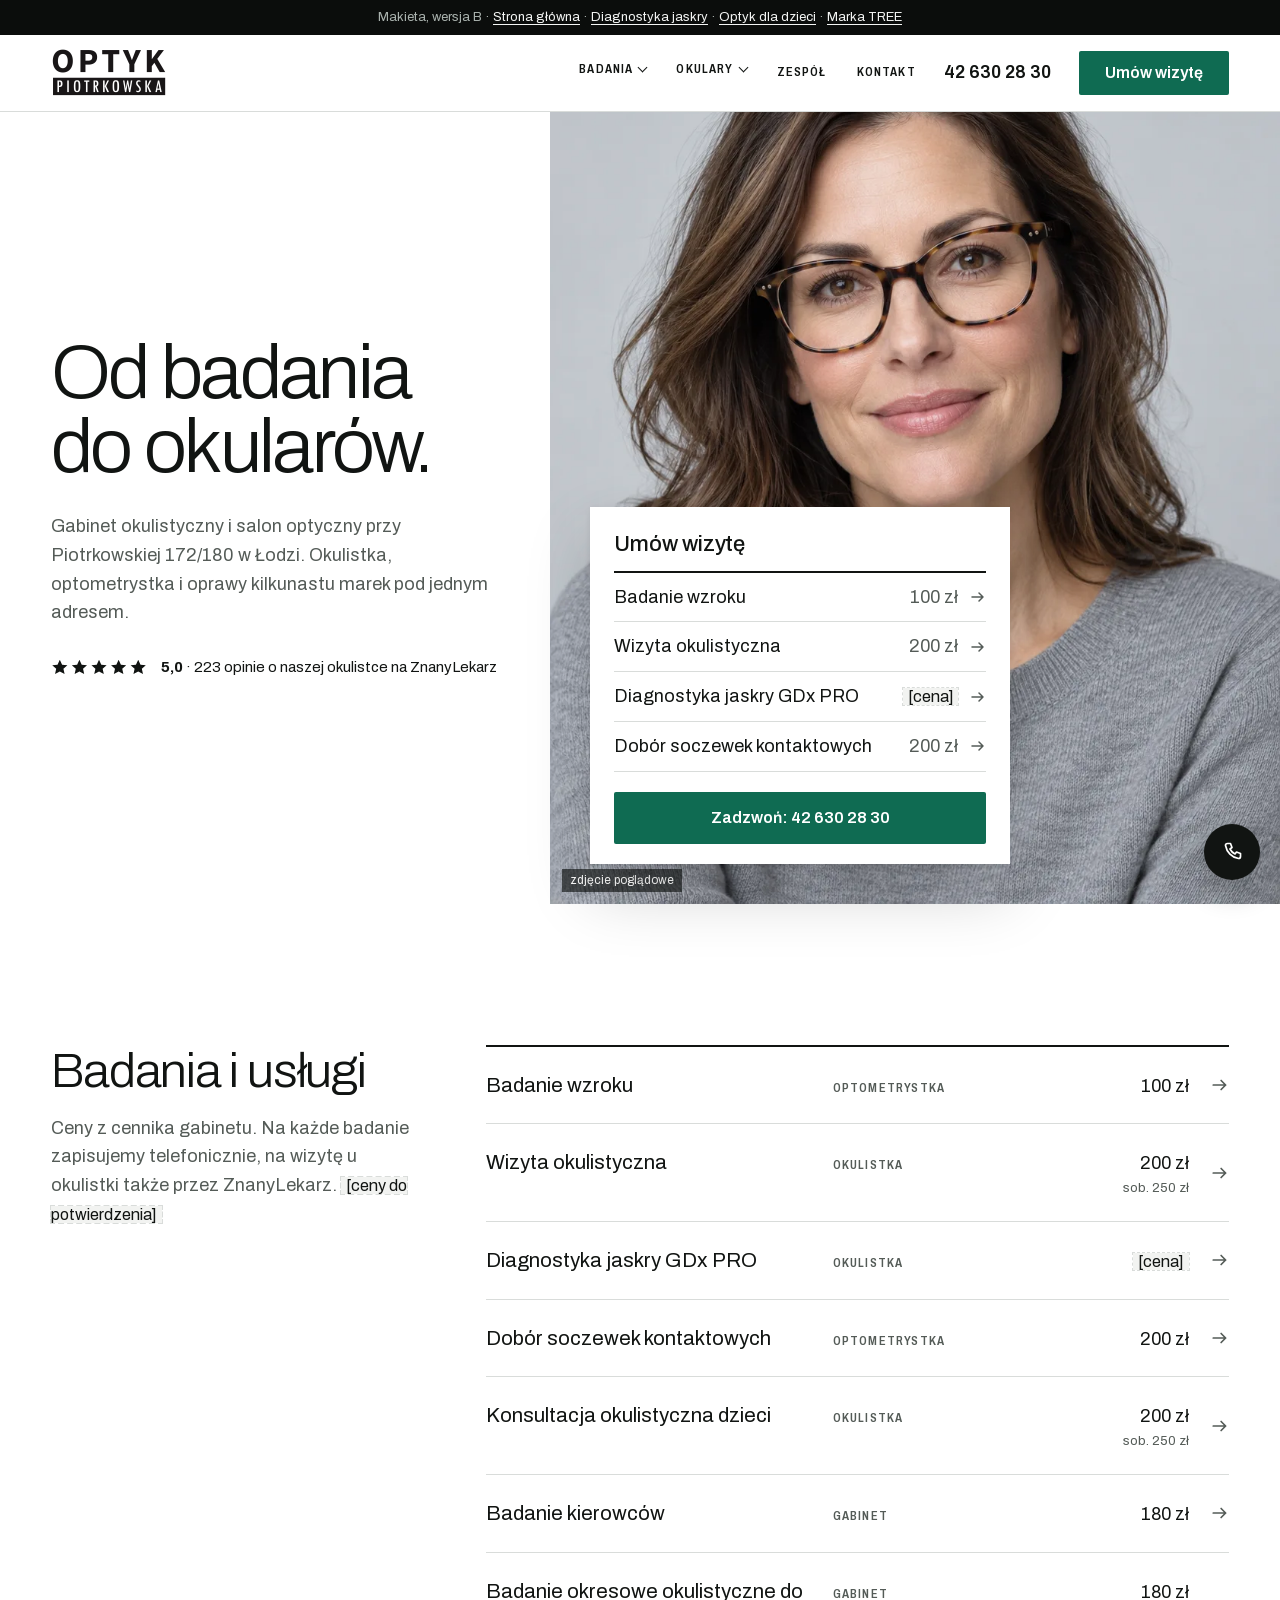
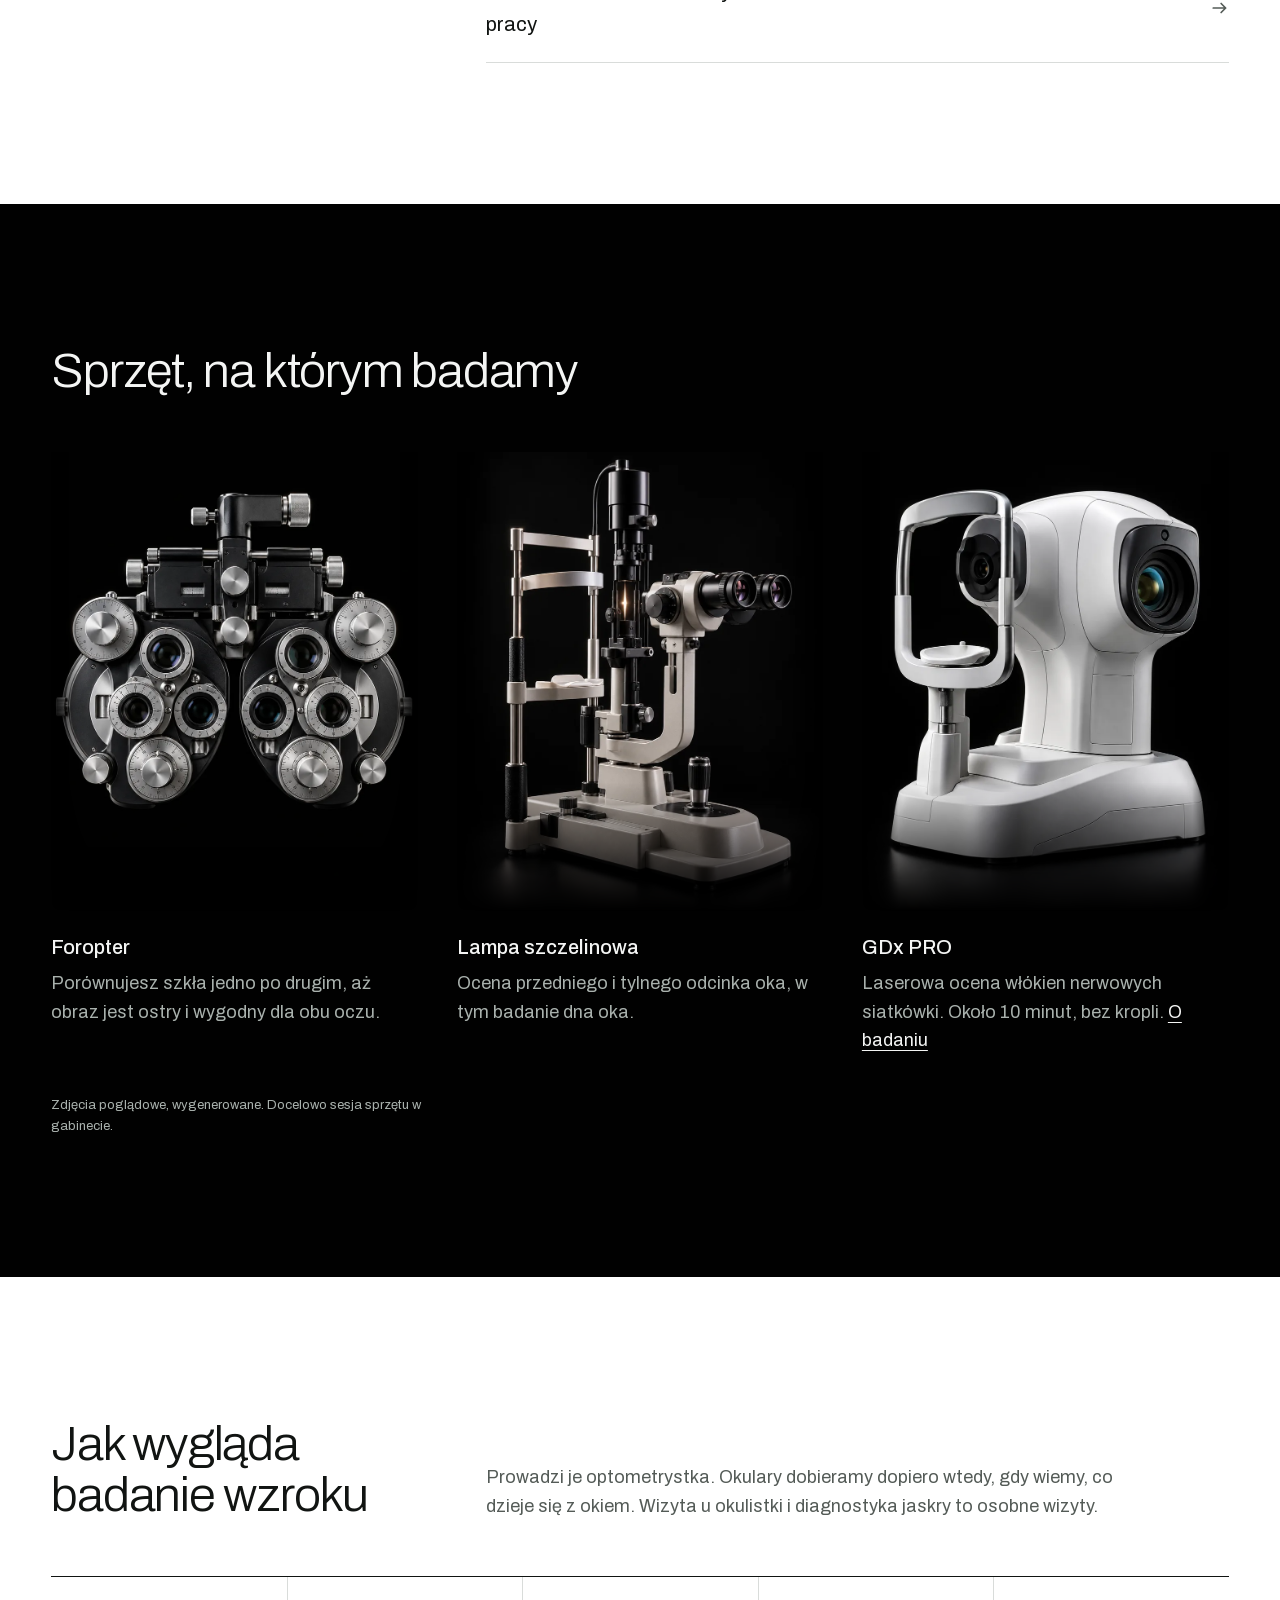
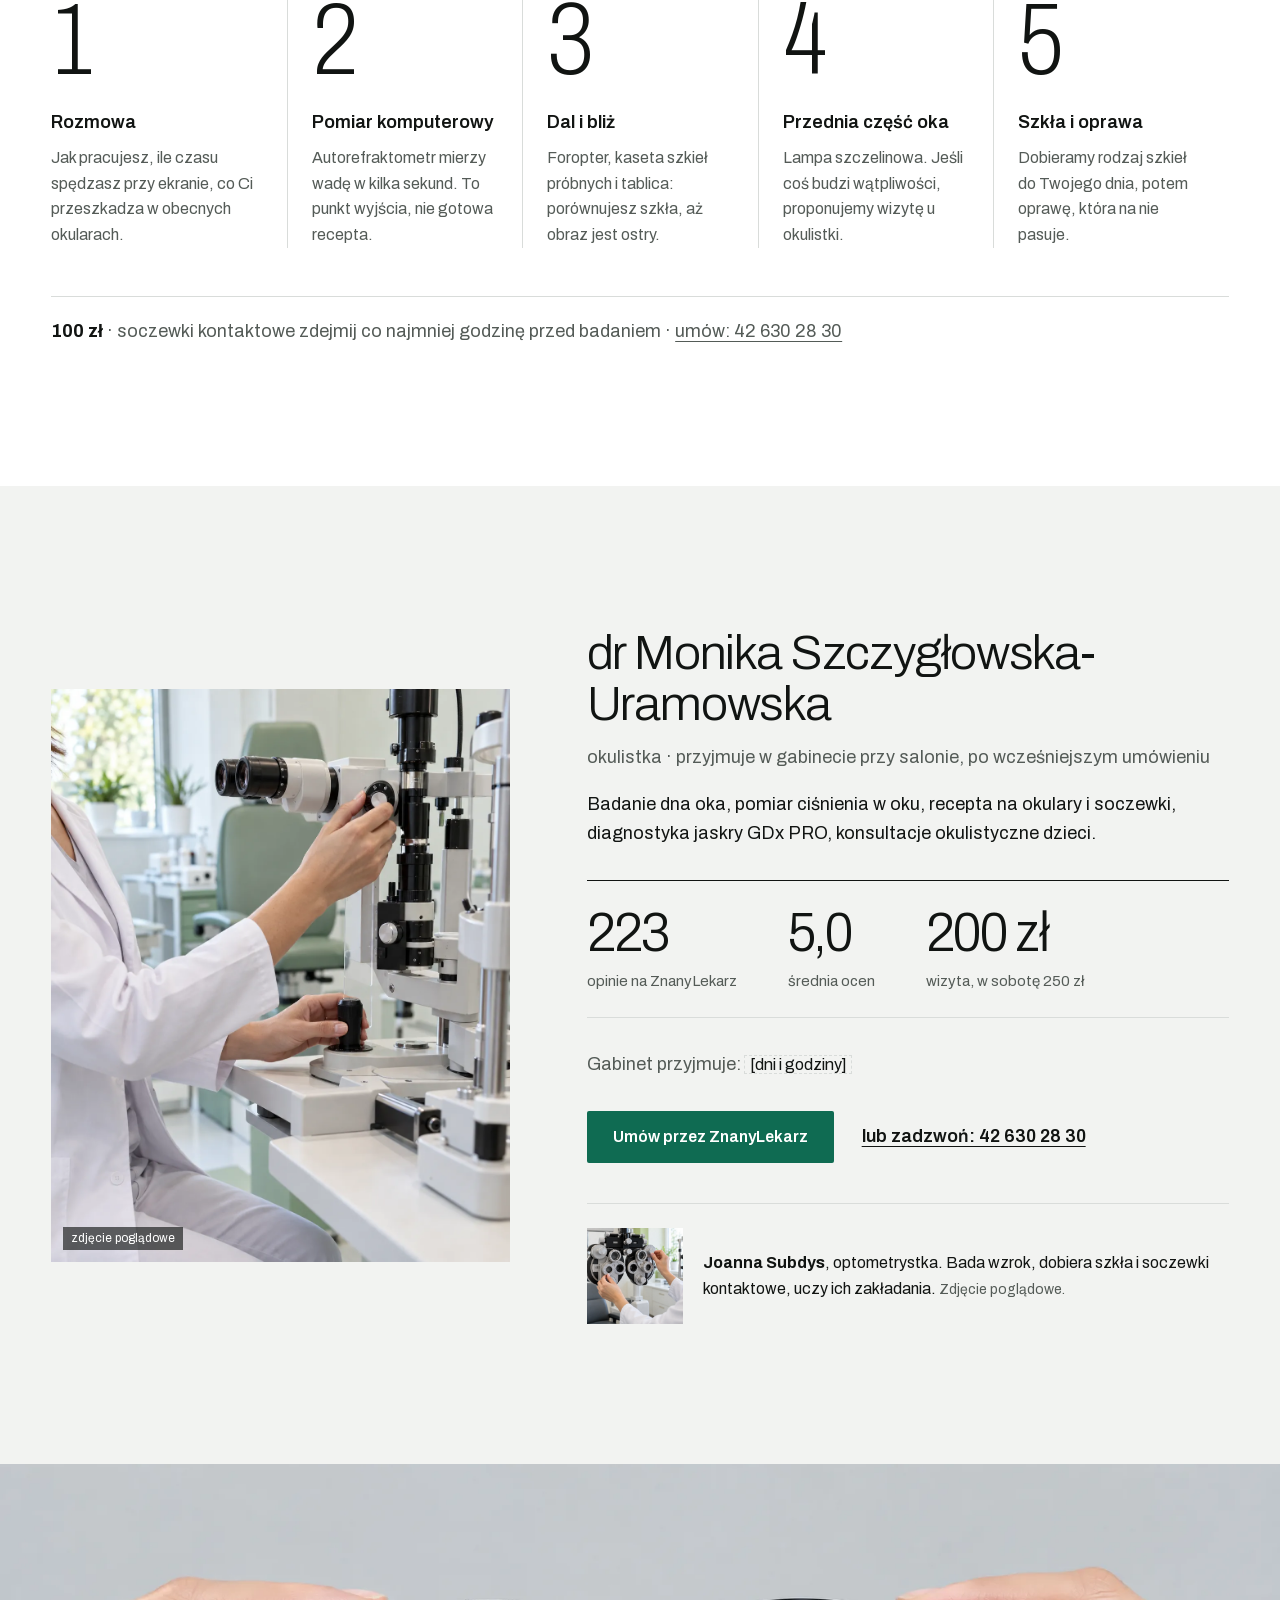
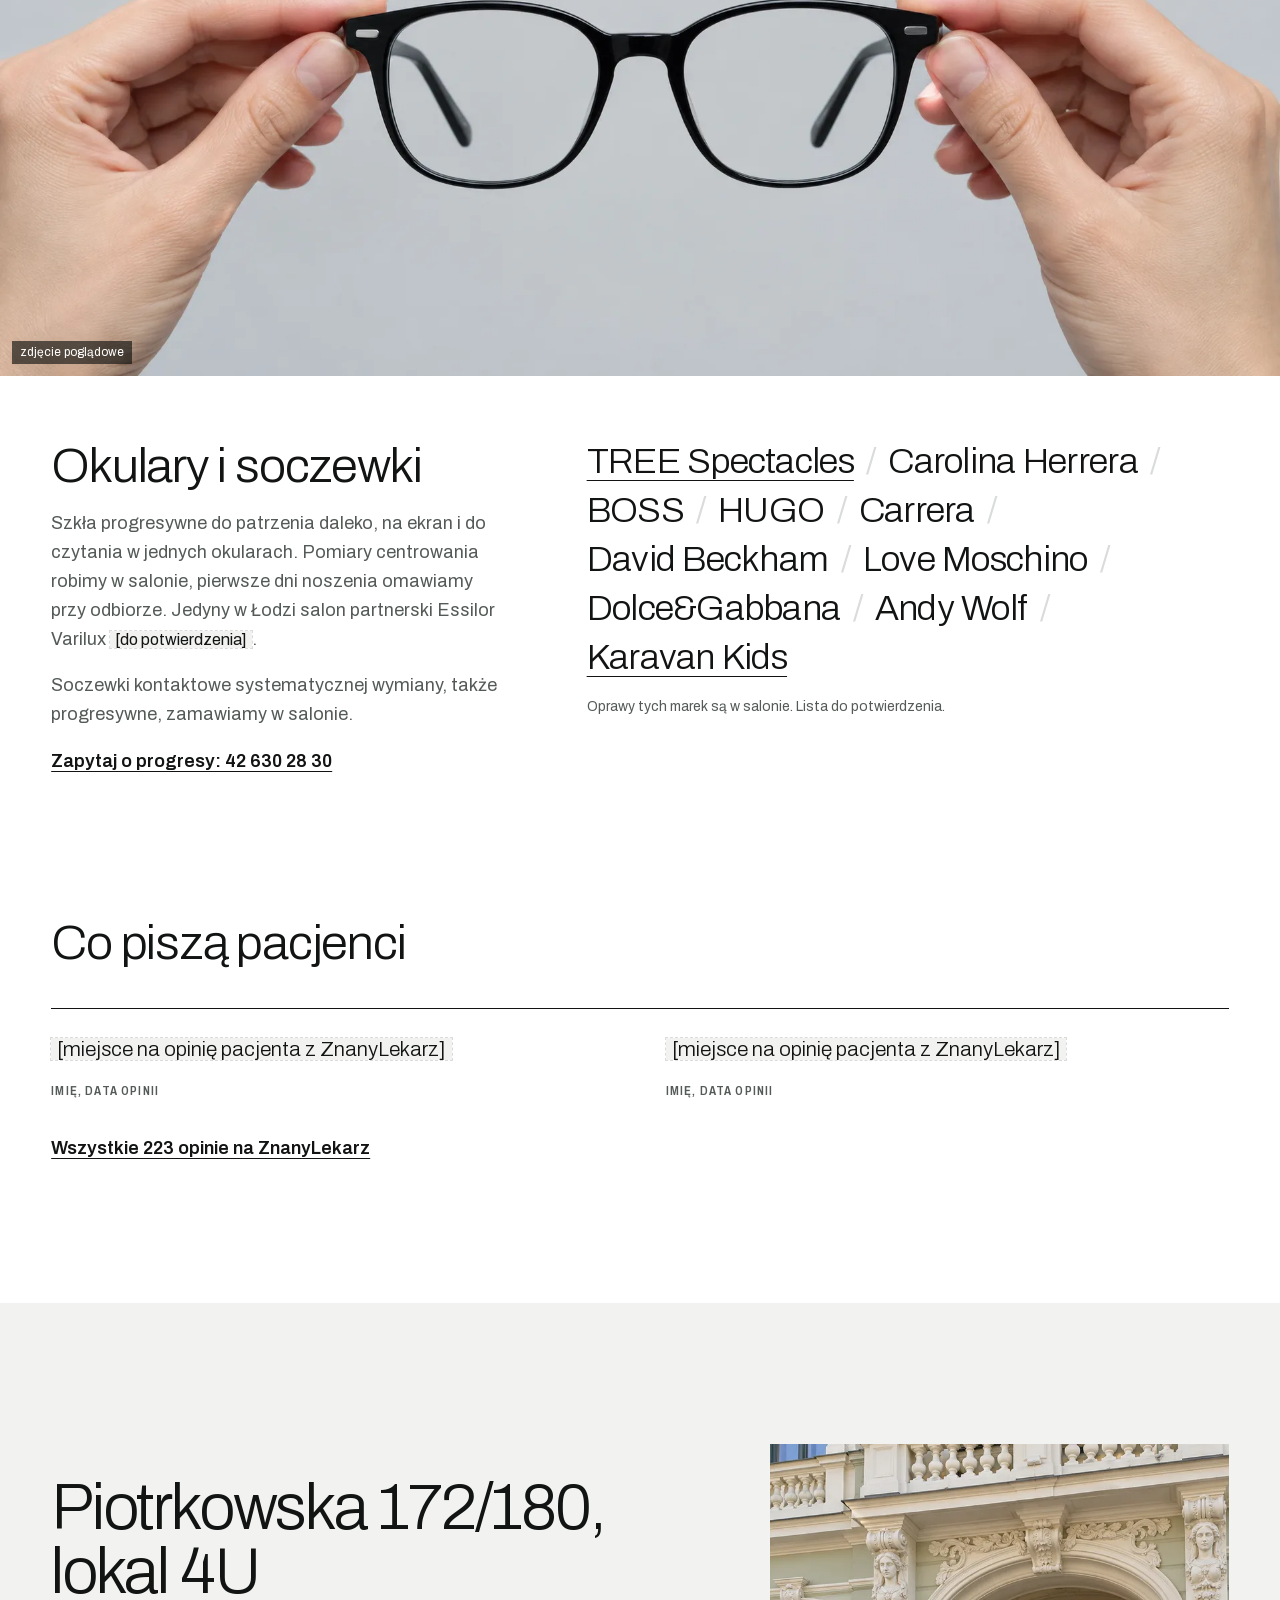
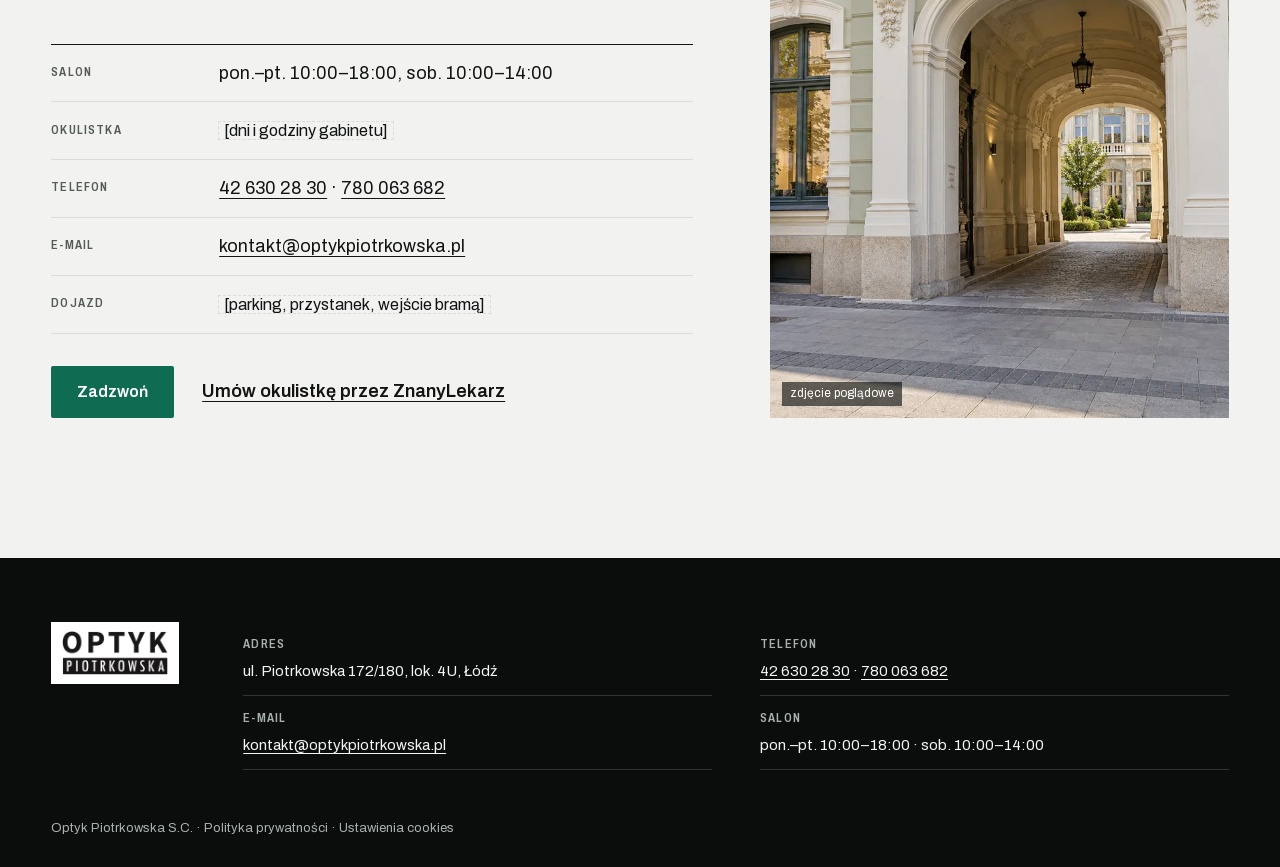
==== index.html @ 94edd3f7 "Update mockup version B" ====
<!doctype html>
<html lang="pl">
<head>
<meta charset="utf-8">
<meta name="robots" content="noindex, nofollow">
<meta name="viewport" content="width=device-width, initial-scale=1">
<title>Optyk Piotrkowska — okulista, badanie wzroku i salon optyczny, Łódź</title>
<meta name="description" content="Gabinet okulistyczny i salon optyczny przy ul. Piotrkowskiej 172/180 w Łodzi. Badanie wzroku, diagnostyka jaskry GDx PRO, soczewki kontaktowe, szkła progresywne i oprawy premium.">
<link rel="preload" href="fonts/archivo.woff2" as="font" type="font/woff2" crossorigin>
<link rel="stylesheet" href="style.css?v=2a511719">
</head>
<body>
<a class="skip" href="#tresc">Przejdź do treści</a>

<!-- Mockup guide: lets the client move between the sample pages -->
<p class="guide">Makieta, wersja B · <a href="index.html">Strona główna</a> · <a href="podstrona-jaskra.html">Diagnostyka jaskry</a> · <a href="podstrona-dzieci.html">Optyk dla dzieci</a> · <a href="marka-tree.html">Marka TREE</a></p>

<header class="top">
  <div class="top__inner">
    <a class="top__logo" href="index.html"><img src="img/logo-optyk-piotrkowska.png" width="464" height="196" alt="Optyk Piotrkowska — strona główna"></a>

    <nav class="nav" aria-label="Główna">
      <ul class="nav__list">
        <li class="nav__group">
          <button class="nav__trigger" type="button" aria-expanded="false" aria-controls="menu-badania">Badania</button>
          <div class="nav__panel" id="menu-badania" hidden>
            <ul>
              <li><a href="#uslugi"><span>Badanie wzroku</span><span class="nav__price">100 zł</span></a></li>
              <li><a href="#okulistka"><span>Wizyta okulistyczna</span><span class="nav__price">200 zł</span></a></li>
              <li><a href="podstrona-jaskra.html"><span>Diagnostyka jaskry GDx PRO</span><span class="nav__price"><span class="tbd">[cena]</span></span></a></li>
              <li><a href="#uslugi"><span>Dobór soczewek kontaktowych</span><span class="nav__price">200 zł</span></a></li>
              <li><a href="podstrona-dzieci.html"><span>Konsultacja okulistyczna dzieci</span><span class="nav__price">200 zł</span></a></li>
              <li><a href="#uslugi"><span>Badanie kierowców</span><span class="nav__price">180 zł</span></a></li>
            </ul>
          </div>
        </li>
        <li class="nav__group">
          <button class="nav__trigger" type="button" aria-expanded="false" aria-controls="menu-okulary">Okulary</button>
          <div class="nav__panel" id="menu-okulary" hidden>
            <ul>
              <li><a href="#okulary"><span>Szkła progresywne</span></a></li>
              <li><a href="#okulary"><span>Oprawy i marki</span></a></li>
              <li><a href="marka-tree.html"><span>TREE Spectacles</span></a></li>
              <li><a href="podstrona-dzieci.html"><span>Okulary dla dzieci</span></a></li>
            </ul>
          </div>
        </li>
        <li><a class="nav__link" href="#okulistka">Zespół</a></li>
        <li><a class="nav__link" href="#kontakt">Kontakt</a></li>
      </ul>
    </nav>

    <a class="top__phone" href="tel:+48426302830">42 630 28 30</a>
    <a class="btn btn--book top__book" href="https://www.znanylekarz.pl/profil/monika-szczyglowska-uramowska">Umów wizytę</a>
    <button class="nav-toggle" type="button" aria-expanded="false" aria-controls="menu-mobile">Menu</button>
  </div>

  <nav class="menu-mobile" id="menu-mobile" aria-label="Menu" hidden>
    <p class="menu-mobile__h">Badania</p>
    <ul>
      <li><a href="#uslugi">Badanie wzroku</a></li>
      <li><a href="#okulistka">Wizyta okulistyczna</a></li>
      <li><a href="podstrona-jaskra.html">Diagnostyka jaskry GDx PRO</a></li>
      <li><a href="#uslugi">Dobór soczewek kontaktowych</a></li>
      <li><a href="podstrona-dzieci.html">Konsultacja okulistyczna dzieci</a></li>
      <li><a href="#uslugi">Badanie kierowców</a></li>
    </ul>
    <p class="menu-mobile__h">Okulary</p>
    <ul>
      <li><a href="#okulary">Szkła progresywne</a></li>
      <li><a href="#okulary">Oprawy i marki</a></li>
      <li><a href="marka-tree.html">TREE Spectacles</a></li>
      <li><a href="podstrona-dzieci.html">Okulary dla dzieci</a></li>
    </ul>
    <ul class="menu-mobile__plain">
      <li><a href="#okulistka">Zespół</a></li>
      <li><a href="#kontakt">Kontakt</a></li>
    </ul>
  </nav>
</header>

<main id="tresc">
<!-- First viewport: light headline left; person in glasses right (Złotno's solution) with the visit card over the photo -->
<section class="hero" aria-labelledby="hero-title">
  <div class="hero__copy">
    <h1 id="hero-title" class="display"><span class="line">Od badania</span> <span class="line">do&nbsp;okularów.</span></h1>
    <p class="hero__lede">Gabinet okulistyczny i salon optyczny przy Piotrkowskiej 172/180 w&nbsp;Łodzi. Okulistka, optometrystka i&nbsp;oprawy kilkunastu marek pod jednym adresem.</p>
    <p class="rating"><svg class="stars" viewBox="0 0 100 18" aria-hidden="true"><use href="#star" x="0" width="18" height="18"/><use href="#star" x="20" width="18" height="18"/><use href="#star" x="40" width="18" height="18"/><use href="#star" x="60" width="18" height="18"/><use href="#star" x="80" width="18" height="18"/></svg><span><strong>5,0</strong> · 223 opinie o naszej okulistce na ZnanyLekarz</span></p>
  </div>

  <div class="hero__media">
    <img src="img/hero-osoba.webp" width="960" height="1200" alt="Kobieta w szylkretowych okularach w salonie optycznym">
    <span class="badge">zdjęcie poglądowe</span>
  </div>

  <!-- Visit card: the working action of the first viewport -->
  <aside class="visit" aria-labelledby="visit-title">
    <h2 id="visit-title" class="visit__title">Umów wizytę</h2>
    <ul class="visit__list">
      <li><a href="tel:+48426302830"><span>Badanie wzroku</span><span class="visit__price">100 zł</span></a></li>
      <li><a href="https://www.znanylekarz.pl/profil/monika-szczyglowska-uramowska" rel="noopener"><span>Wizyta okulistyczna</span><span class="visit__price">200 zł</span></a></li>
      <li><a href="podstrona-jaskra.html"><span>Diagnostyka jaskry GDx PRO</span><span class="visit__price"><span class="tbd">[cena]</span></span></a></li>
      <li><a href="tel:+48426302830"><span>Dobór soczewek kontaktowych</span><span class="visit__price">200 zł</span></a></li>
    </ul>
    <a class="btn btn--book btn--wide" href="tel:+48426302830">Zadzwoń: 42 630 28 30</a>
    <p class="visit__note">Okulistkę umówisz też przez <a href="https://www.znanylekarz.pl/profil/monika-szczyglowska-uramowska" rel="noopener">ZnanyLekarz</a>. Salon: pon.–pt. 10–18, sob. 10–14.</p>
  </aside>
</section>

<!-- Services as one ruled price table; rows preview a photo under the pointer -->
<section class="services wrap" id="uslugi" aria-labelledby="uslugi-title">
  <div class="services__head">
    <h2 id="uslugi-title" class="h2">Badania i&nbsp;usługi</h2>
    <p>Ceny z cennika gabinetu. Na każde badanie zapisujemy telefonicznie, na wizytę u okulistki także przez ZnanyLekarz. <span class="tbd">[ceny do potwierdzenia]</span></p>
  </div>
  <ul class="table" data-peek-table>
    <li><a href="#badanie" data-peek="img/obj-foropter.webp"><span class="table__name">Badanie wzroku</span><span class="table__who">optometrystka</span><span class="table__price">100 zł</span></a></li>
    <li><a href="#okulistka" data-peek="img/poglad/okulistka.webp"><span class="table__name">Wizyta okulistyczna</span><span class="table__who">okulistka</span><span class="table__price">200 zł <small>sob. 250 zł</small></span></a></li>
    <li><a href="podstrona-jaskra.html" data-peek="img/obj-skaner.webp"><span class="table__name">Diagnostyka jaskry GDx PRO</span><span class="table__who">okulistka</span><span class="table__price"><span class="tbd">[cena]</span></span></a></li>
    <li><a href="tel:+48426302830" data-peek="img/poglad/optometrystka.webp"><span class="table__name">Dobór soczewek kontaktowych</span><span class="table__who">optometrystka</span><span class="table__price">200 zł</span></a></li>
    <li><a href="podstrona-dzieci.html" data-peek="img/poglad/dzieci-badanie.webp"><span class="table__name">Konsultacja okulistyczna dzieci</span><span class="table__who">okulistka</span><span class="table__price">200 zł <small>sob. 250 zł</small></span></a></li>
    <li><a href="tel:+48426302830" data-peek="img/obj-lampa.webp"><span class="table__name">Badanie kierowców</span><span class="table__who">gabinet</span><span class="table__price">180 zł</span></a></li>
    <li><a href="tel:+48426302830" data-peek="img/obj-lampa.webp"><span class="table__name">Badanie okresowe okulistyczne do pracy</span><span class="table__who">gabinet</span><span class="table__price">180 zł</span></a></li>
  </ul>
</section>

<!-- Instruments photographed like objects, on black -->
<section class="instruments" aria-labelledby="sprzet-title">
  <div class="wrap">
    <h2 id="sprzet-title" class="h2 h2--light">Sprzęt, na którym badamy</h2>
    <ul class="instruments__list">
      <li>
        <figure><img src="img/obj-foropter.webp" width="900" height="1125" loading="lazy" alt="Foropter na czarnym tle"></figure>
        <h3>Foropter</h3>
        <p>Porównujesz szkła jedno po drugim, aż obraz jest ostry i wygodny dla obu oczu.</p>
      </li>
      <li>
        <figure><img src="img/obj-lampa.webp" width="900" height="1125" loading="lazy" alt="Lampa szczelinowa z wąską wiązką światła"></figure>
        <h3>Lampa szczelinowa</h3>
        <p>Ocena przedniego i tylnego odcinka oka, w tym badanie dna oka.</p>
      </li>
      <li>
        <figure><img src="img/obj-skaner.webp" width="900" height="1125" loading="lazy" alt="Aparat do laserowego badania siatkówki"></figure>
        <h3>GDx PRO</h3>
        <p>Laserowa ocena włókien nerwowych siatkówki. Około 10 minut, bez kropli. <a href="podstrona-jaskra.html">O badaniu</a></p>
      </li>
    </ul>
    <p class="instruments__note">Zdjęcia poglądowe, wygenerowane. Docelowo sesja sprzętu w gabinecie.</p>
  </div>
</section>

<!-- The exam as stages (Złotno's solution), numbered because order matters -->
<section class="stages wrap" id="badanie" aria-labelledby="badanie-title">
  <div class="stages__head">
    <h2 id="badanie-title" class="h2">Jak wygląda badanie wzroku</h2>
    <p>Prowadzi je optometrystka. Okulary dobieramy dopiero wtedy, gdy wiemy, co dzieje się z okiem. Wizyta u okulistki i diagnostyka jaskry to osobne wizyty.</p>
  </div>
  <ol class="stages__list">
    <li><span class="stages__no" aria-hidden="true">1</span><h3>Rozmowa</h3><p>Jak pracujesz, ile czasu spędzasz przy ekranie, co Ci przeszkadza w obecnych okularach.</p></li>
    <li><span class="stages__no" aria-hidden="true">2</span><h3>Pomiar komputerowy</h3><p>Autorefraktometr mierzy wadę w kilka sekund. To punkt wyjścia, nie gotowa recepta.</p></li>
    <li><span class="stages__no" aria-hidden="true">3</span><h3>Dal i bliż</h3><p>Foropter, kaseta szkieł próbnych i tablica: porównujesz szkła, aż obraz jest ostry.</p></li>
    <li><span class="stages__no" aria-hidden="true">4</span><h3>Przednia część oka</h3><p>Lampa szczelinowa. Jeśli coś budzi wątpliwości, proponujemy wizytę u okulistki.</p></li>
    <li><span class="stages__no" aria-hidden="true">5</span><h3>Szkła i oprawa</h3><p>Dobieramy rodzaj szkieł do Twojego dnia, potem oprawę, która na nie pasuje.</p></li>
  </ol>
  <p class="stages__foot"><strong>100 zł</strong> · soczewki kontaktowe zdejmij co najmniej godzinę przed badaniem · <a href="tel:+48426302830">umów: 42 630 28 30</a></p>
</section>

<!-- The doctor, with the real review figures (Ortorad's numbers solution) -->
<section class="doctor" id="okulistka" aria-labelledby="okulistka-title">
  <div class="wrap doctor__grid">
    <figure class="doctor__media">
      <img src="img/poglad/okulistka.webp" width="1121" height="1402" loading="lazy" alt="Dłonie okulistki przy lampie szczelinowej">
      <span class="badge">zdjęcie poglądowe</span>
    </figure>
    <div class="doctor__copy">
      <h2 id="okulistka-title" class="h2">dr Monika Szczygłowska-Uramowska</h2>
      <p class="doctor__role">okulistka · przyjmuje w gabinecie przy salonie, po wcześniejszym umówieniu</p>
      <p>Badanie dna oka, pomiar ciśnienia w oku, recepta na okulary i soczewki, diagnostyka jaskry GDx PRO, konsultacje okulistyczne dzieci.</p>
      <dl class="figures">
        <div><dt>223</dt><dd>opinie na ZnanyLekarz</dd></div>
        <div><dt>5,0</dt><dd>średnia ocen</dd></div>
        <div><dt>200 zł</dt><dd>wizyta, w sobotę 250 zł</dd></div>
      </dl>
      <p class="doctor__hours">Gabinet przyjmuje: <span class="tbd">[dni i godziny]</span></p>
      <div class="actions">
        <a class="btn btn--book" href="https://www.znanylekarz.pl/profil/monika-szczyglowska-uramowska" rel="noopener">Umów przez ZnanyLekarz</a>
        <a class="link" href="tel:+48426302830">lub zadzwoń: 42 630 28 30</a>
      </div>
      <div class="colleague">
        <img src="img/poglad/optometrystka.webp" width="1200" height="1200" loading="lazy" alt="Dłonie optometrystki przy foropterze">
        <p><strong>Joanna Subdys</strong>, optometrystka. Bada wzrok, dobiera szkła i&nbsp;soczewki kontaktowe, uczy ich zakładania. <small class="note">Zdjęcie poglądowe.</small></p>
      </div>
    </div>
  </div>
</section>

<!-- Glasses: full-bleed strip, then progressive lenses and the brand list set large -->
<section class="glasses" id="okulary" aria-labelledby="okulary-title">
  <figure class="strip">
    <img src="img/pas-dlonie.webp" width="1916" height="821" loading="lazy" alt="Dłonie trzymające okulary na tle półek z oprawami">
    <span class="badge">zdjęcie poglądowe</span>
  </figure>
  <div class="wrap glasses__grid">
    <div>
      <h2 id="okulary-title" class="h2">Okulary i&nbsp;soczewki</h2>
      <p>Szkła progresywne do patrzenia daleko, na ekran i do czytania w jednych okularach. Pomiary centrowania robimy w salonie, pierwsze dni noszenia omawiamy przy odbiorze. Jedyny w Łodzi salon partnerski Essilor Varilux <span class="tbd">[do potwierdzenia]</span>.</p>
      <p>Soczewki kontaktowe systematycznej wymiany, także progresywne, zamawiamy w salonie.</p>
      <a class="link" href="tel:+48426302830">Zapytaj o progresy: 42 630 28 30</a>
    </div>
    <div>
      <ul class="brandlist">
        <li><a href="marka-tree.html">TREE Spectacles</a></li>
        <li>Carolina Herrera</li><li>BOSS</li><li>HUGO</li><li>Carrera</li><li>David Beckham</li><li>Love Moschino</li><li>Dolce&amp;Gabbana</li><li>Andy Wolf</li>
        <li><a href="podstrona-dzieci.html">Karavan Kids</a></li>
      </ul>
      <p class="note">Oprawy tych marek są w salonie. Lista do potwierdzenia.</p>
    </div>
  </div>
</section>

<!-- Reviews: real count, quotes still to be collected -->
<section class="reviews wrap" aria-labelledby="opinie-title">
  <h2 id="opinie-title" class="h2">Co piszą pacjenci</h2>
  <div class="reviews__grid">
    <blockquote><p><span class="tbd">[miejsce na opinię pacjenta z ZnanyLekarz]</span></p><footer>imię, data opinii</footer></blockquote>
    <blockquote><p><span class="tbd">[miejsce na opinię pacjenta z ZnanyLekarz]</span></p><footer>imię, data opinii</footer></blockquote>
  </div>
  <a class="link" href="https://www.znanylekarz.pl/profil/monika-szczyglowska-uramowska" rel="noopener">Wszystkie 223 opinie na ZnanyLekarz</a>
</section>

<!-- Contact: the address set large, hours and phones as a table, the gate photo -->
<section class="contact" id="kontakt" aria-labelledby="kontakt-title">
  <div class="wrap contact__grid">
    <div>
      <h2 id="kontakt-title" class="contact__address">Piotrkowska 172/180, lokal&nbsp;4U</h2>
      <dl class="facts">
        <div><dt>Salon</dt><dd>pon.–pt. 10:00–18:00, sob. 10:00–14:00</dd></div>
        <div><dt>Okulistka</dt><dd><span class="tbd">[dni i godziny gabinetu]</span></dd></div>
        <div><dt>Telefon</dt><dd><a href="tel:+48426302830">42 630 28 30</a> · <a href="tel:+48780063682">780 063 682</a></dd></div>
        <div><dt>E-mail</dt><dd><a href="mailto:kontakt@optykpiotrkowska.pl">kontakt@optykpiotrkowska.pl</a></dd></div>
        <div><dt>Dojazd</dt><dd><span class="tbd">[parking, przystanek, wejście bramą]</span></dd></div>
      </dl>
      <div class="actions">
        <a class="btn btn--book" href="tel:+48426302830">Zadzwoń</a>
        <a class="link" href="https://www.znanylekarz.pl/profil/monika-szczyglowska-uramowska" rel="noopener">Umów okulistkę przez ZnanyLekarz</a>
      </div>
    </div>
    <figure class="contact__media">
      <img src="img/poglad/brama.webp" width="1200" height="900" loading="lazy" alt="Brama kamienicy z łukowym przejazdem">
      <span class="badge">zdjęcie poglądowe</span>
    </figure>
  </div>
</section>

<svg class="sprite" aria-hidden="true"><symbol id="star" viewBox="0 0 20 18"><path d="M10 .8l2.6 5.6 6 .6-4.5 4 1.3 6L10 14 4.6 17l1.3-6L1.4 7l6-.6z"/></symbol></svg>
</main>

<footer class="foot">
  <div class="wrap foot__grid">
    <img class="foot__logo" src="img/logo-optyk-piotrkowska.png" width="464" height="196" alt="Optyk Piotrkowska">
    <dl class="foot__facts">
      <div><dt>Adres</dt><dd>ul. Piotrkowska 172/180, lok. 4U, Łódź</dd></div>
      <div><dt>Telefon</dt><dd><a href="tel:+48426302830">42 630 28 30</a> · <a href="tel:+48780063682">780 063 682</a></dd></div>
      <div><dt>E-mail</dt><dd><a href="mailto:kontakt@optykpiotrkowska.pl">kontakt@optykpiotrkowska.pl</a></dd></div>
      <div><dt>Salon</dt><dd>pon.–pt. 10:00–18:00 · sob. 10:00–14:00</dd></div>
    </dl>
  </div>
  <p class="wrap foot__legal">Optyk Piotrkowska S.C. · Polityka prywatności · Ustawienia cookies</p>
</footer>

<!-- Floating phone (Ortorad's solution): one tap from anywhere -->
<a class="float-call" href="tel:+48426302830" aria-label="Zadzwoń: 42 630 28 30"><svg viewBox="0 0 24 24" aria-hidden="true"><path d="M7.5 3.5h3l1.5 4-2 1.5a11 11 0 0 0 5 5l1.5-2 4 1.5v3a2 2 0 0 1-2 2A16 16 0 0 1 5.5 5.5a2 2 0 0 1 2-2z"/></svg></a>

<!-- Service-row preview: follows the pointer over the service table -->
<div class="peek" aria-hidden="true"><img src="img/obj-foropter.webp" width="900" height="1125" alt=""></div>

<script src="app.js?v=20f8b50d" defer></script>
</body>
</html>
---- style.css ----
/* Optyk Piotrkowska — version B: clinical precision.
   A near-white page on a strict grid, light large type, instruments
   photographed like objects on black, one bottle-green fill for booking.
   Solutions kept from the client's references: simple header with
   dropdowns, a person in glasses in the first viewport (optykzlotno.pl),
   the exam as stages, real review figures, a floating phone (ortorad.pl). */

@font-face { font-family: "Archivo"; src: url(fonts/archivo-ext.woff2) format("woff2"); font-weight: 100 900; font-stretch: 62% 125%; font-display: swap;
  unicode-range: U+0100-02BA, U+02BD-02C5, U+02C7-02CC, U+02CE-02D7, U+02DD-02FF, U+0304, U+0308, U+0329, U+1D00-1DBF, U+1E00-1E9F, U+1EF2-1EFF, U+2020, U+20A0-20AB, U+20AD-20C4, U+2113, U+2C60-2C7F, U+A720-A7FF; }
@font-face { font-family: "Archivo"; src: url(fonts/archivo.woff2) format("woff2"); font-weight: 100 900; font-stretch: 62% 125%; font-display: swap;
  unicode-range: U+0000-00FF, U+0131, U+0152-0153, U+02BB-02BC, U+02C6, U+02DA, U+02DC, U+0304, U+0308, U+0329, U+2000-206F, U+20AC, U+2122, U+2191, U+2193, U+2212, U+2215, U+FEFF, U+FFFD; }

:root {
  --ink: #111412;
  --ink-2: #545b57;        /* secondary text, 7:1 on white */
  --mist: #f2f3f1;         /* quiet sections */
  --rule: #d9dcda;
  --black: #0b0d0c;        /* footer, closing band */
  --photo-black: #010101;  /* instrument band: matches the studio photos' backdrop, no visible frame */
  --on-black: #f4f5f4;
  --on-black-2: #a9b1ad;   /* 8:1 on black */
  --book: #0f6b52;         /* booking fill only (white text 6.5:1) */
  --book-hi: #0b5441;
  --white: #ffffff;

  --wrap: 1320px;
  --gutter: clamp(20px, 4vw, 56px);
  --section: clamp(80px, 11vw, 152px);
  --header: 76px;
  --ease: cubic-bezier(.16, 1, .3, 1);
}

*, *::before, *::after { box-sizing: border-box; }
html { -webkit-text-size-adjust: 100%; scroll-padding-top: calc(var(--header) + 16px); scrollbar-color: var(--ink) var(--mist); }
body { margin: 0; font: 400 1.125rem/1.6 "Archivo", Arial, sans-serif; font-stretch: 100%; color: var(--ink); background: var(--white); }
img { display: block; max-width: 100%; height: auto; }
a { color: inherit; text-underline-offset: .2em; text-decoration-thickness: 1px; }
::selection { background: var(--book); color: var(--white); }
:focus-visible { outline: 2px solid var(--book); outline-offset: 3px; }
.instruments :focus-visible, .closing :focus-visible, .foot :focus-visible { outline-color: var(--on-black); }
.wrap { max-width: var(--wrap); margin: 0 auto; padding: 0 var(--gutter); }
.skip { position: absolute; left: 12px; top: -60px; z-index: 60; padding: 10px 16px; background: var(--white); }
.skip:focus { top: 12px; }
.sprite { position: absolute; width: 0; height: 0; }
.tbd { background: var(--mist); color: var(--ink); padding: 0 .3em; outline: 1px dashed var(--rule); font-size: .9em; }
.note { margin: 16px 0 0; font-size: .875rem; color: var(--ink-2); }

/* Type: light display, semi-condensed labels, tabular figures */
.display { margin: 0; font-weight: 300; font-size: clamp(3rem, 6vw, 5.5rem); line-height: .96; letter-spacing: -.035em; text-wrap: balance; }
.display .line { white-space: nowrap; }
.display--sub { font-size: clamp(2.5rem, 5vw, 4.5rem); line-height: 1; }
.h2 { margin: 0; font-weight: 300; font-size: clamp(2rem, 3.8vw, 3.25rem); line-height: 1.05; letter-spacing: -.025em; text-wrap: balance; }
.h2--light { color: var(--on-black); }
.h3 { margin: 0 0 16px; font-size: 1rem; font-weight: 600; font-stretch: 87.5%; letter-spacing: .02em; }
.label, dt, .table__who, .nav__link, .nav__trigger { font-stretch: 75%; text-transform: uppercase; letter-spacing: .09em; font-size: .8125rem; font-weight: 600; }
.figures dt, .stages__no, .table__price, .nav__price, .visit__price { font-variant-numeric: tabular-nums; }

/* Actions */
.btn { display: inline-flex; align-items: center; justify-content: center; min-height: 52px; padding: 0 26px; border-radius: 2px; font-weight: 600; font-size: 1rem; text-decoration: none; transition: background-color .2s var(--ease); }
.btn--book { background: var(--book); color: var(--white); }
.btn--book:hover { background: var(--book-hi); }
.btn--wide { width: 100%; }
.link { font-weight: 600; text-decoration: underline; }
.link:hover { color: var(--book); }
.actions { display: flex; flex-wrap: wrap; align-items: center; gap: 16px 28px; margin-top: 32px; }
.badge { position: absolute; left: 12px; bottom: 12px; padding: 2px 8px; background: rgba(11, 13, 12, .62); color: #fff; font-size: .75rem; }

/* Mockup guide bar */
.guide { margin: 0; padding: 7px var(--gutter); background: var(--black); color: var(--on-black-2); font-size: .8125rem; text-align: center; }
.guide a { color: var(--on-black); }

/* Header: logo, uppercase nav with dropdowns, phone, booking */
.top { position: sticky; top: 0; z-index: 40; background: var(--white); border-bottom: 1px solid var(--rule); }
.top__inner { max-width: 1440px; margin: 0 auto; height: var(--header); padding: 0 var(--gutter); display: flex; align-items: center; gap: 28px; }
.top__logo img { width: 116px; }
.nav { margin-left: auto; }
.nav__list { display: flex; gap: 30px; margin: 0; padding: 0; list-style: none; }
.nav__link, .nav__trigger { display: inline-flex; align-items: center; gap: 6px; padding: 10px 0; border: 0; background: none; color: var(--ink); text-decoration: none; cursor: pointer; font-family: inherit; }
.nav__trigger::after { content: ""; width: 7px; height: 7px; margin-top: -3px; border-right: 1.5px solid currentColor; border-bottom: 1.5px solid currentColor; transform: rotate(45deg); transition: transform .25s var(--ease); }
.nav__trigger[aria-expanded="true"]::after { transform: rotate(-135deg); margin-top: 3px; }
.nav__link:hover, .nav__trigger:hover, .nav__trigger[aria-expanded="true"] { text-decoration: underline; text-decoration-thickness: 2px; text-underline-offset: 8px; }
.nav__group { position: relative; }
.nav__panel { position: absolute; top: calc(100% + 18px); left: -24px; width: 380px; padding: 8px 24px; background: var(--white); border: 1px solid var(--rule); box-shadow: 0 24px 48px rgba(11, 13, 12, .12); }
.nav__panel ul { margin: 0; padding: 0; list-style: none; }
.nav__panel a { display: flex; justify-content: space-between; gap: 16px; padding: 14px 0; border-bottom: 1px solid var(--rule); text-decoration: none; }
.nav__panel li:last-child a { border-bottom: 0; }
.nav__panel a:hover span:first-child { color: var(--book); }
.nav__price { color: var(--ink-2); font-size: .9375rem; white-space: nowrap; }
.top__phone { font-weight: 600; text-decoration: none; white-space: nowrap; }
.top__book { min-height: 44px; }
.nav-toggle { display: none; }
.menu-mobile { padding: 8px var(--gutter) 24px; border-top: 1px solid var(--rule); }
.menu-mobile__h { margin: 18px 0 4px; font-stretch: 75%; text-transform: uppercase; letter-spacing: .09em; font-size: .8125rem; font-weight: 600; color: var(--ink-2); }
.menu-mobile ul { margin: 0; padding: 0; list-style: none; }
.menu-mobile a { display: block; padding: 12px 0; border-bottom: 1px solid var(--rule); text-decoration: none; font-size: 1.125rem; }
.menu-mobile__plain { margin-top: 12px !important; }

/* First viewport: copy left, photo to the right edge, the visit card bridging both */
.hero { position: relative; display: grid; grid-template-columns: minmax(0, 43fr) minmax(0, 57fr); min-height: clamp(620px, calc(100svh - var(--header) - 32px), 860px); }
.hero__copy { align-self: center; padding: 56px clamp(24px, 3vw, 48px) 56px max(var(--gutter), calc((100vw - var(--wrap)) / 2 + var(--gutter))); }
.hero__lede { max-width: 30em; margin: 28px 0 0; font-size: clamp(1.125rem, 1.3vw, 1.25rem); color: var(--ink-2); }
.rating { display: flex; align-items: center; gap: 12px; margin: 28px 0 0; font-size: .9375rem; }
.stars { width: 98px; height: 18px; fill: var(--ink); flex: none; }
.hero__media { position: relative; margin: 0; overflow: hidden; background: var(--mist); }
/* The photo fills the column instead of setting the hero height, so the hero keeps its min-height */
.hero__media img { position: absolute; inset: 0; width: 100%; height: 100%; object-fit: cover; object-position: 50% 100%; } /* face above the visit card */
.visit { position: absolute; left: calc(43% + 40px); bottom: 40px; z-index: 2; width: 420px; padding: 28px 28px 22px; background: var(--white); box-shadow: 0 30px 60px rgba(11, 13, 12, .18), 0 2px 6px rgba(11, 13, 12, .08); }
.visit__title { margin: 0 0 8px; font-size: 1.375rem; font-weight: 500; letter-spacing: -.01em; }
.visit__list { margin: 0 0 20px; padding: 0; list-style: none; border-top: 2px solid var(--ink); }
.visit__list a { display: flex; justify-content: space-between; gap: 12px; padding: 13px 0; border-bottom: 1px solid var(--rule); text-decoration: none; }
.visit__list a::after { content: ""; flex: none; align-self: center; width: 16px; height: 16px; background: var(--ink-2); mask: url("data:image/svg+xml,%3Csvg xmlns='http://www.w3.org/2000/svg' viewBox='0 0 16 16'%3E%3Cpath d='M2 8h11M9 4l4 4-4 4' fill='none' stroke='black' stroke-width='1.5' stroke-linecap='round' stroke-linejoin='round'/%3E%3C/svg%3E") center / contain no-repeat; }
.visit__list a:hover::after { background: var(--book); }
.visit__list a:hover span:first-child { color: var(--book); }
.visit__price { margin-left: auto; color: var(--ink-2); white-space: nowrap; }
.visit__note { margin: 12px 0 0; font-size: .8125rem; color: var(--ink-2); }

/* Services: one ruled price table */
.services { padding-top: var(--section); padding-bottom: var(--section); display: grid; grid-template-columns: 4fr 8fr; gap: clamp(32px, 5vw, 80px); }
.services__head p { color: var(--ink-2); max-width: 26em; }
.table { margin: 0; padding: 0; list-style: none; border-top: 2px solid var(--ink); }
.table a { display: grid; grid-template-columns: minmax(0, 1fr) 190px 150px 24px; align-items: baseline; gap: 16px; padding: 22px 0; border-bottom: 1px solid var(--rule); text-decoration: none; }
.table a::after { content: ""; justify-self: end; align-self: center; width: 18px; height: 18px; background: var(--ink-2); mask: url("data:image/svg+xml,%3Csvg xmlns='http://www.w3.org/2000/svg' viewBox='0 0 16 16'%3E%3Cpath d='M2 8h11M9 4l4 4-4 4' fill='none' stroke='black' stroke-width='1.5' stroke-linecap='round' stroke-linejoin='round'/%3E%3C/svg%3E") center / contain no-repeat; transition: transform .3s var(--ease), background-color .3s; }
.table__name { font-size: clamp(1.125rem, 1.6vw, 1.375rem); transition: transform .3s var(--ease); }
.table__who { color: var(--ink-2); }
.table__price { text-align: right; white-space: nowrap; }
.table__price small { display: block; font-size: .8125rem; color: var(--ink-2); }
.table a:hover .table__name { transform: translateX(8px); color: var(--book); }
.table a:hover::after { background: var(--book); transform: translateX(4px); }
.table--compact a { padding: 16px 0; }

/* Signature: the photo preview under the pointer over the service table */
.peek { position: fixed; left: 0; top: 0; z-index: 30; width: 220px; aspect-ratio: 4 / 5; pointer-events: none; opacity: 0; overflow: hidden; background: var(--black); box-shadow: 0 20px 40px rgba(11, 13, 12, .25); transition: opacity .25s var(--ease); will-change: transform; }
.peek img { width: 100%; height: 100%; object-fit: cover; }
.peek.is-on { opacity: 1; }

/* Instruments on black */
.instruments { padding: var(--section) 0; background: var(--photo-black); color: var(--on-black); }
.instruments__list { display: grid; grid-template-columns: repeat(3, 1fr); gap: clamp(20px, 3vw, 40px); margin: 56px 0 0; padding: 0; list-style: none; }
.instruments__list--two { grid-template-columns: repeat(2, 1fr); max-width: 900px; }
.instruments figure { margin: 0 0 20px; }
.instruments figure img { width: 100%; aspect-ratio: 4 / 5; object-fit: cover; }
/* Fade the studio floor's edges into the band so no photo reads as a rectangle */
.instruments figure img {
  -webkit-mask-image: linear-gradient(to bottom, #000 72%, transparent), linear-gradient(to right, transparent, #000 10%, #000 90%, transparent);
  -webkit-mask-composite: source-in;
  mask-image: linear-gradient(to bottom, #000 72%, transparent), linear-gradient(to right, transparent, #000 10%, #000 90%, transparent);
  mask-composite: intersect;
}
.instruments h3 { margin: 0 0 6px; font-size: 1.25rem; font-weight: 500; }
.instruments p { margin: 0; color: var(--on-black-2); max-width: 30em; }
.instruments a { color: var(--on-black); }
.instruments__note { margin-top: 40px !important; font-size: .8125rem; }
.details { display: grid; grid-template-columns: repeat(3, 1fr); gap: 40px; margin: 48px 0 0; padding: 0; list-style: none; }
.details li { padding-top: 20px; border-top: 1px solid rgba(244, 245, 244, .3); }

/* Stages: numbered because the order is the content */
.stages { padding-top: var(--section); padding-bottom: var(--section); }
.stages__head { display: grid; grid-template-columns: 4fr 8fr; gap: clamp(32px, 5vw, 80px); align-items: end; margin-bottom: 56px; }
.stages__head p { margin: 0; color: var(--ink-2); max-width: 36em; }
.stages__list { display: grid; grid-template-columns: repeat(5, 1fr); margin: 0; padding: 0; list-style: none; border-top: 1px solid var(--ink); }
.stages__list--four { grid-template-columns: repeat(4, 1fr); }
.stages__list--three { grid-template-columns: repeat(3, 1fr); }
.stages__list li { padding: 20px 24px 0 0; }
.stages__list li + li { padding-left: 24px; border-left: 1px solid var(--rule); }
.stages__no { display: block; font-size: clamp(4.5rem, 8vw, 7.5rem); line-height: .85; font-weight: 200; font-stretch: 75%; letter-spacing: -.04em; }
.stages__list h3 { margin: 24px 0 8px; font-size: 1.125rem; font-weight: 600; }
.stages__list p { margin: 0; color: var(--ink-2); font-size: 1rem; }
.stages__foot { margin: 48px 0 0; padding-top: 20px; border-top: 1px solid var(--rule); color: var(--ink-2); }
.stages__foot strong { color: var(--ink); }

/* Doctor */
.doctor { padding: var(--section) 0; background: var(--mist); }
.doctor__grid { display: grid; grid-template-columns: 5fr 7fr; gap: clamp(32px, 6vw, 112px); align-items: center; }
.doctor__media { position: relative; margin: 0; }
.doctor__media img { width: 100%; aspect-ratio: 4 / 5; object-fit: cover; }
.doctor__role { margin: 14px 0 0; color: var(--ink-2); }
.doctor__copy > p:not(.doctor__role) { max-width: 36em; }
.doctor__hours { color: var(--ink-2); }
.figures { display: grid; grid-template-columns: repeat(3, auto); justify-content: start; gap: 12px clamp(28px, 4vw, 64px); margin: 32px 0; padding: 24px 0; border-top: 1px solid var(--ink); border-bottom: 1px solid var(--rule); }
.figures dt { font-size: clamp(2.5rem, 4.4vw, 3.75rem); font-weight: 300; line-height: 1; letter-spacing: -.03em; text-transform: none; font-stretch: 87.5%; }
.figures dd { margin: 8px 0 0; color: var(--ink-2); font-size: .9375rem; }
.colleague { display: grid; grid-template-columns: 96px 1fr; gap: 20px; align-items: center; margin-top: 40px; padding-top: 24px; border-top: 1px solid var(--rule); }
.colleague img { width: 96px; height: 96px; object-fit: cover; }
.colleague p { margin: 0; font-size: 1rem; }

/* Glasses */
.glasses { padding-bottom: var(--section); }
.strip { position: relative; margin: 0; }
.strip img { width: 100%; height: clamp(240px, 40vw, 560px); object-fit: cover; }
.glasses__grid { display: grid; grid-template-columns: 5fr 7fr; gap: clamp(32px, 6vw, 112px); padding-top: 64px; }
.glasses__grid p { color: var(--ink-2); max-width: 32em; }
.brandlist { display: flex; flex-wrap: wrap; gap: 4px 0; margin: 0; padding: 0; list-style: none; font-size: clamp(1.625rem, 2.8vw, 2.5rem); font-weight: 300; line-height: 1.25; letter-spacing: -.02em; }
.brandlist li:not(:last-child)::after { content: "/"; margin: 0 .35em; color: var(--rule); }
.brandlist a { text-decoration: underline; text-decoration-thickness: 1px; }
.brandlist a:hover { color: var(--book); }
.brandlist--small { font-size: clamp(1.375rem, 2vw, 1.75rem); margin: 20px 0 16px; }

/* Reviews */
.reviews { padding-bottom: var(--section); }
.reviews__grid { display: grid; grid-template-columns: 1fr 1fr; gap: clamp(24px, 4vw, 64px); margin: 40px 0 32px; border-top: 1px solid var(--ink); }
.reviews blockquote { margin: 0; padding-top: 24px; }
.reviews blockquote p { margin: 0; font-size: clamp(1.25rem, 1.8vw, 1.5rem); font-weight: 300; line-height: 1.4; }
.reviews footer { margin-top: 16px; font-stretch: 75%; text-transform: uppercase; letter-spacing: .09em; font-size: .8125rem; font-weight: 600; color: var(--ink-2); }

/* Contact */
.contact { padding: var(--section) 0; background: var(--mist); }
.contact__grid { display: grid; grid-template-columns: 7fr 5fr; gap: clamp(32px, 6vw, 112px); align-items: end; }
.contact__address { margin: 0 0 40px; font-size: clamp(2.5rem, 5vw, 4.5rem); font-weight: 300; line-height: 1; letter-spacing: -.035em; }
.facts { margin: 0; border-top: 1px solid var(--ink); }
.facts div { display: grid; grid-template-columns: 9.5rem 1fr; gap: 16px; padding: 14px 0; border-bottom: 1px solid var(--rule); }
.facts dt { color: var(--ink-2); padding-top: .25em; }
.facts dd { margin: 0; }
.contact__media { position: relative; margin: 0; }
.contact__media img { width: 100%; aspect-ratio: 4 / 5; object-fit: cover; }

/* Subpages */
.crumbs ol { display: flex; flex-wrap: wrap; gap: 8px; margin: 0; padding: 20px 0 0; list-style: none; font-size: .875rem; color: var(--ink-2); }
.crumbs li + li::before { content: "/"; margin-right: 8px; color: var(--rule); }
.sub { display: grid; grid-template-columns: 7fr 5fr; gap: clamp(32px, 6vw, 112px); align-items: center; padding-top: 40px; padding-bottom: var(--section); }
.sub__lede { max-width: 32em; margin: 24px 0 32px; font-size: clamp(1.125rem, 1.3vw, 1.25rem); color: var(--ink-2); }
.sub__media { position: relative; margin: 0; }
.sub__media img { width: 100%; aspect-ratio: 4 / 5; object-fit: cover; }
.sub__media--dark { background: var(--black); }
.sub__media--product img { object-fit: contain; background: #f6f5f4; }
.split { display: grid; grid-template-columns: 5fr 7fr; gap: clamp(32px, 6vw, 112px); padding-bottom: var(--section); align-items: start; }
.split p { color: var(--ink-2); max-width: 34em; }
.split--media { align-items: center; padding-top: var(--section); }
.split__media { position: relative; margin: 0; }
.split__media img { width: 100%; aspect-ratio: 3 / 2; object-fit: cover; }
.split__media--square img { aspect-ratio: 1; }
.ruled { margin: 0; padding: 0; list-style: none; border-top: 2px solid var(--ink); }
.ruled li { padding: 16px 0; border-bottom: 1px solid var(--rule); font-size: 1.125rem; }
.sizes { display: grid; grid-template-columns: 6fr 6fr; gap: clamp(32px, 6vw, 112px); align-items: center; padding-top: var(--section); }
.sizes p { color: var(--ink-2); }
.figures--three { margin: 0; }
.figures dt { white-space: nowrap; }
.figures--three dt { font-size: clamp(2rem, 3.4vw, 3rem); }
.faq { max-width: 960px; padding-top: var(--section); padding-bottom: var(--section); }
.faq__list { margin-top: 32px; border-top: 2px solid var(--ink); }
.faq details { border-bottom: 1px solid var(--rule); }
.faq summary { display: flex; justify-content: space-between; gap: 16px; padding: 22px 0; font-size: 1.125rem; font-weight: 500; cursor: pointer; list-style: none; }
.faq summary::-webkit-details-marker { display: none; }
.faq summary::after { content: ""; flex: none; width: 18px; height: 18px; margin-top: .2em; background: var(--ink); mask: url("data:image/svg+xml,%3Csvg xmlns='http://www.w3.org/2000/svg' viewBox='0 0 16 16'%3E%3Cpath d='M8 2v12M2 8h12' fill='none' stroke='black' stroke-width='1.5' stroke-linecap='round'/%3E%3C/svg%3E") center / contain no-repeat; transition: transform .25s var(--ease); }
.faq details[open] summary::after { transform: rotate(45deg); }
.faq details p { margin: 0 0 24px; color: var(--ink-2); max-width: 46em; }
.closing { padding: clamp(64px, 8vw, 112px) 0; background: var(--black); color: var(--on-black); }
.closing__inner { display: grid; grid-template-columns: 1fr auto; gap: 8px 40px; align-items: center; }
.closing__inner p { margin: 0; color: var(--on-black-2); grid-column: 1; }
.closing__inner .btn { grid-column: 2; grid-row: 1 / span 2; }
.related { padding-top: var(--section); padding-bottom: var(--section); }

/* Footer */
.foot { padding: 64px 0 28px; background: var(--black); color: var(--on-black-2); font-size: .9375rem; }
.foot__grid { display: grid; grid-template-columns: auto 1fr; gap: 64px; align-items: start; }
.foot__logo { width: 128px; padding: 8px 10px; background: var(--white); }
.foot__facts { margin: 0; display: grid; grid-template-columns: repeat(2, 1fr); gap: 0 48px; }
.foot__facts div { padding: 12px 0; border-bottom: 1px solid rgba(244, 245, 244, .16); }
.foot__facts dt { color: var(--on-black-2); margin-bottom: 4px; }
.foot__facts dd { margin: 0; color: var(--on-black); }
.foot a { color: var(--on-black); }
.foot__legal { margin-top: 48px; font-size: .8125rem; }

/* Floating phone (Ortorad) */
.float-call { position: fixed; right: 20px; bottom: 20px; z-index: 45; display: grid; place-items: center; width: 56px; height: 56px; border-radius: 50%; background: var(--ink); color: var(--white); box-shadow: 0 12px 28px rgba(11, 13, 12, .3); }
.float-call svg { width: 24px; height: 24px; fill: none; stroke: currentColor; stroke-width: 1.7; stroke-linejoin: round; }

/* ---------- Tablet ---------- */
@media (max-width: 1100px) {
  .nav, .top__phone { display: none; }
  .nav-toggle { display: inline-flex; align-items: center; min-height: 44px; padding: 0 18px; border: 1px solid var(--ink); border-radius: 2px; background: none; font: 600 .9375rem "Archivo", sans-serif; cursor: pointer; }
  .top__book { margin-left: auto; }
  .visit { left: auto; right: var(--gutter); }
  .table a { grid-template-columns: minmax(0, 1fr) 150px 24px; }
  .table__who { display: none; }
}
@media (min-width: 1101px) { .menu-mobile { display: none; } }
/* Shorter desktops: a compact visit card keeps clear of the face in the photo */
@media (min-width: 761px) and (max-width: 1400px) {
  .visit { padding: 20px 24px 20px; }
  .visit__list a { padding: 10px 0; }
  .visit__note { display: none; }
}

/* ---------- Mobile ---------- */
@media (max-width: 760px) {
  :root { --header: 64px; }
  .top__inner { gap: 12px; }
  .top__logo img { width: 96px; }
  .top__book { display: none; }
  .nav-toggle { margin-left: auto; }
  .hero { grid-template-columns: 1fr; min-height: 0; }
  .hero__copy { padding: 40px var(--gutter) 32px; }
  .hero__media { aspect-ratio: 4 / 4.4; }
  .visit { position: static; width: auto; margin: -64px var(--gutter) 0; padding: 24px 20px 18px; }
  .hero__media .badge { top: 12px; bottom: auto; }
  .hero__media img { position: static; }
  .services, .stages__head, .doctor__grid, .glasses__grid, .contact__grid, .sub, .split, .sizes { grid-template-columns: 1fr; }
  .table a { grid-template-columns: minmax(0, 1fr) auto 20px; gap: 12px; }
  .instruments__list, .instruments__list--two, .details, .reviews__grid { grid-template-columns: 1fr; }
  .stages__list, .stages__list--four, .stages__list--three { grid-template-columns: 1fr 1fr; }
  .stages__list li, .stages__list li + li { padding: 20px 12px 24px 0; border-left: 0; border-bottom: 1px solid var(--rule); }
  .figures { grid-template-columns: repeat(3, auto); gap: 12px 24px; }
  .figures dt { font-size: 2.25rem; }
  .facts div { grid-template-columns: 7rem 1fr; }
  .closing__inner { grid-template-columns: 1fr; }
  .closing__inner .btn { grid-column: 1; grid-row: auto; justify-self: start; margin-top: 16px; }
  .foot__grid, .foot__facts { grid-template-columns: 1fr; gap: 24px; }
  .sub { padding-top: 24px; }
}

@media (prefers-reduced-motion: reduce) {
  .table__name, .table a::after, .peek, .faq summary::after, .nav__trigger::after { transition: none; }
}
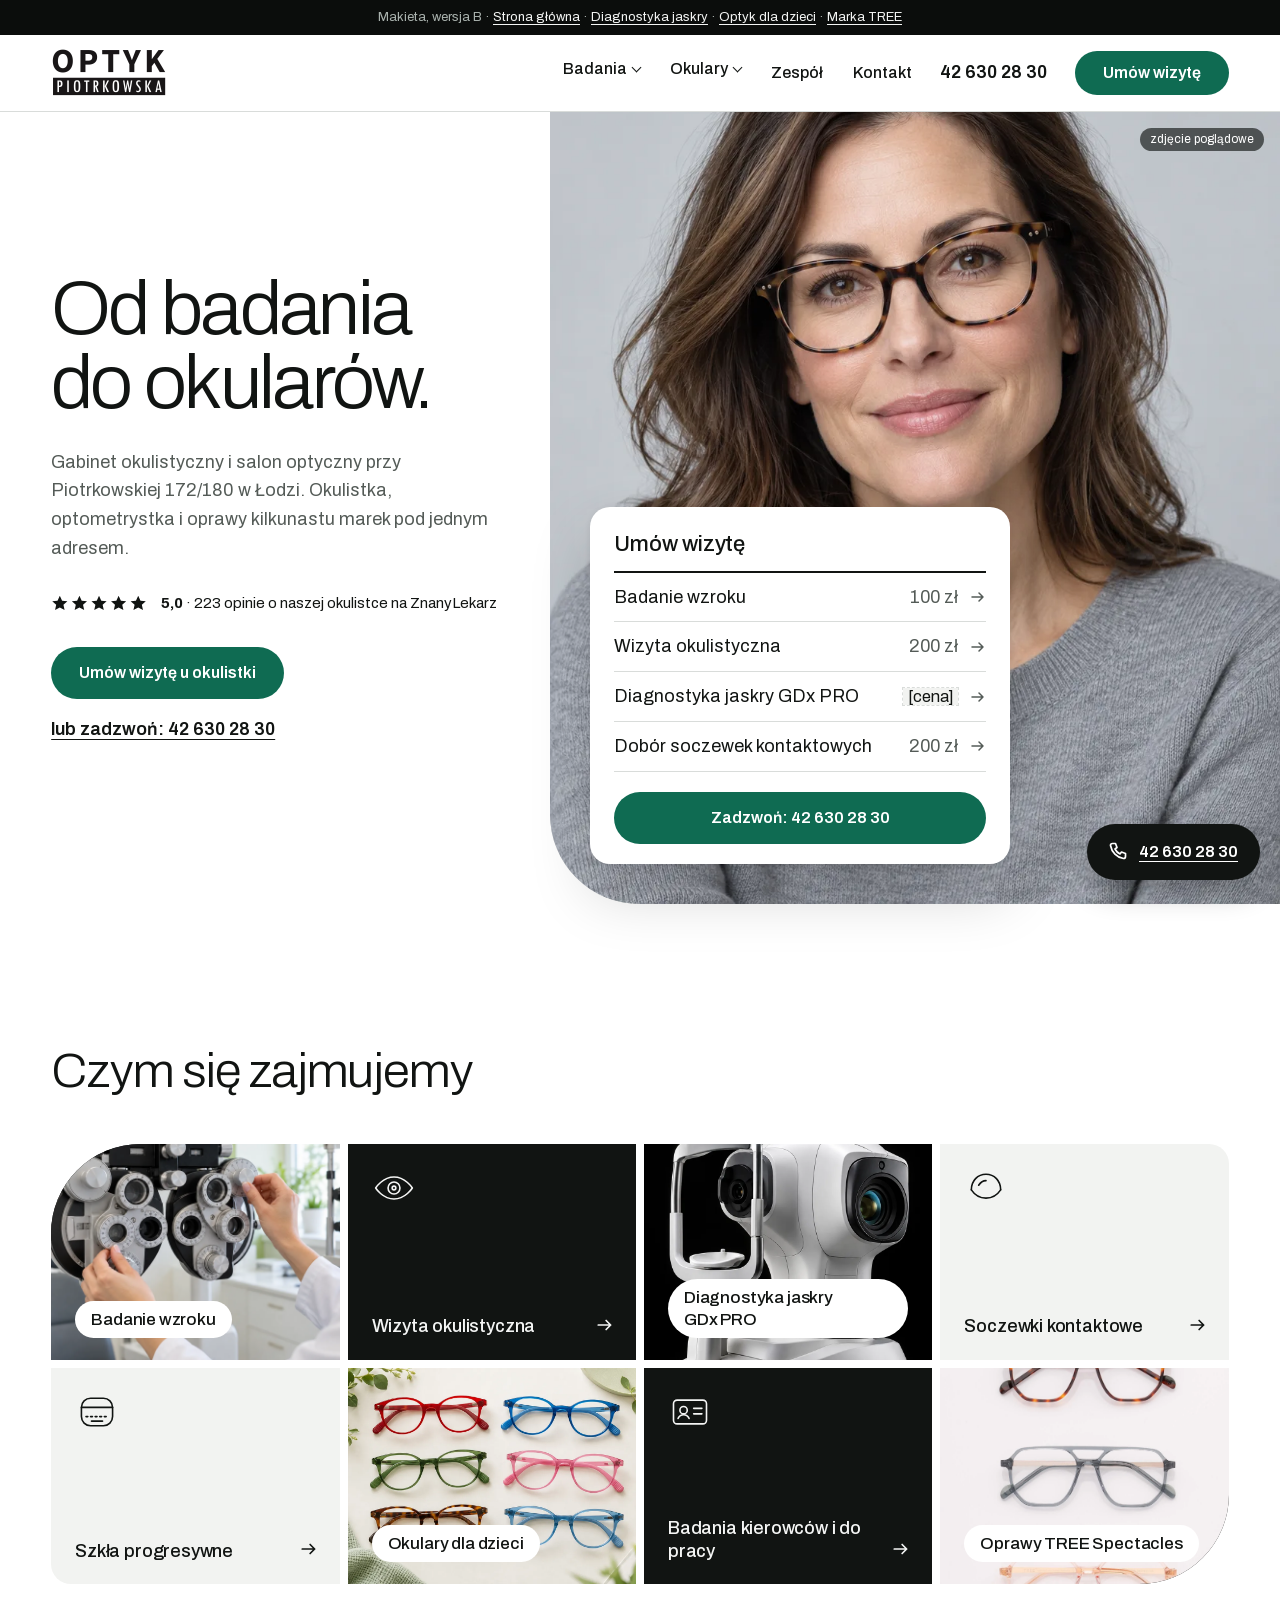
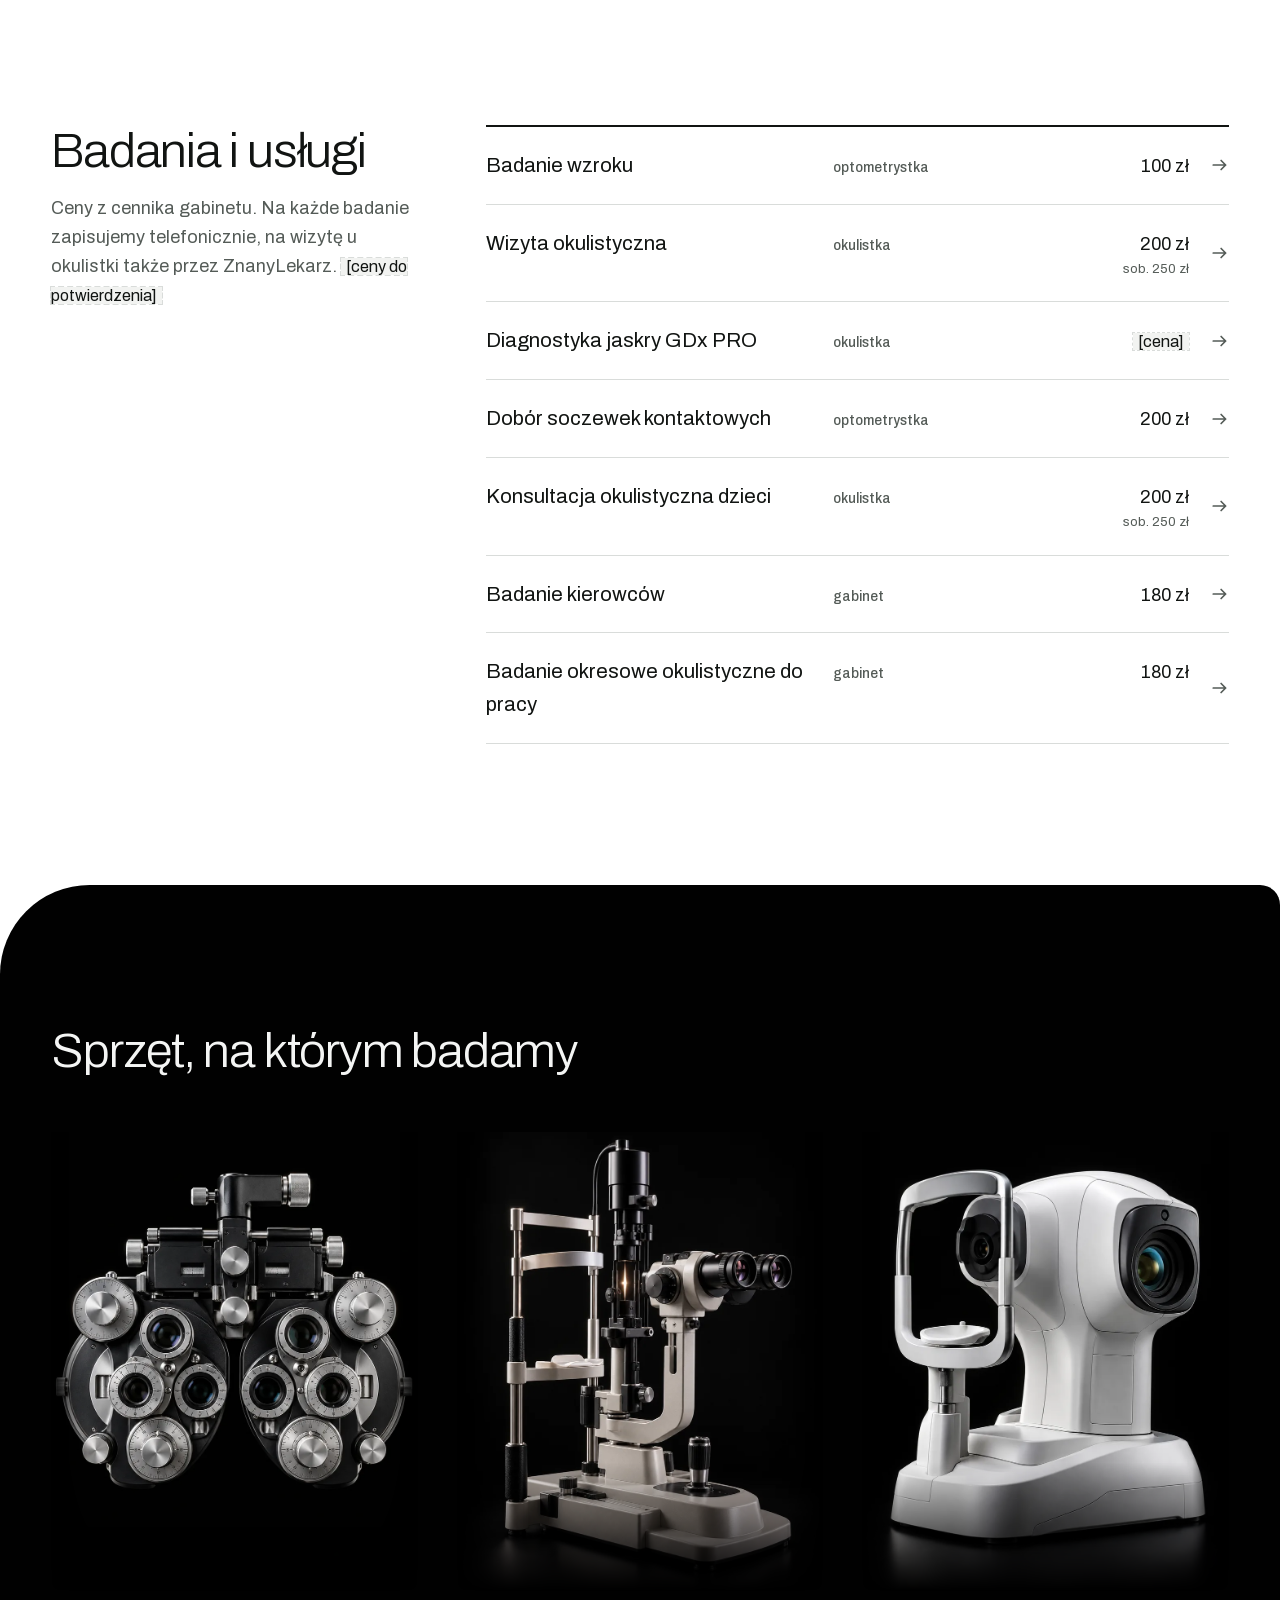
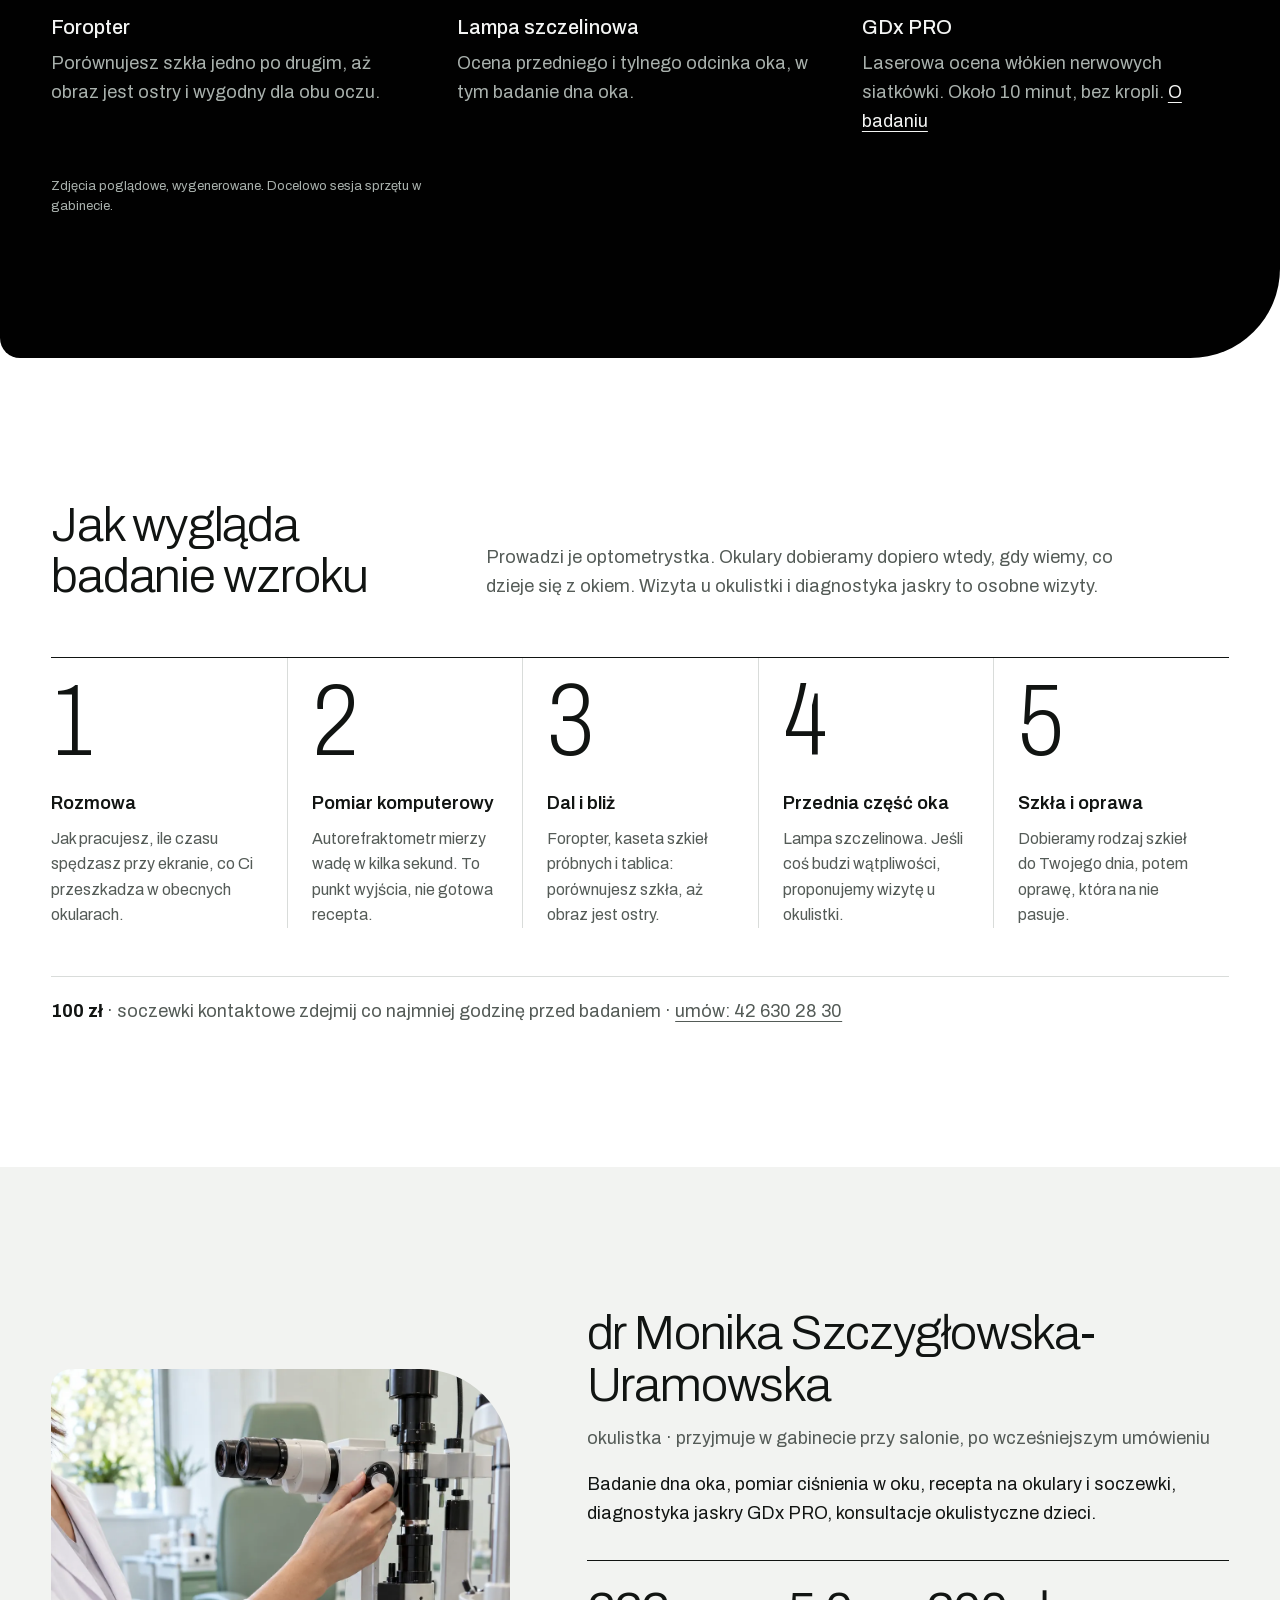
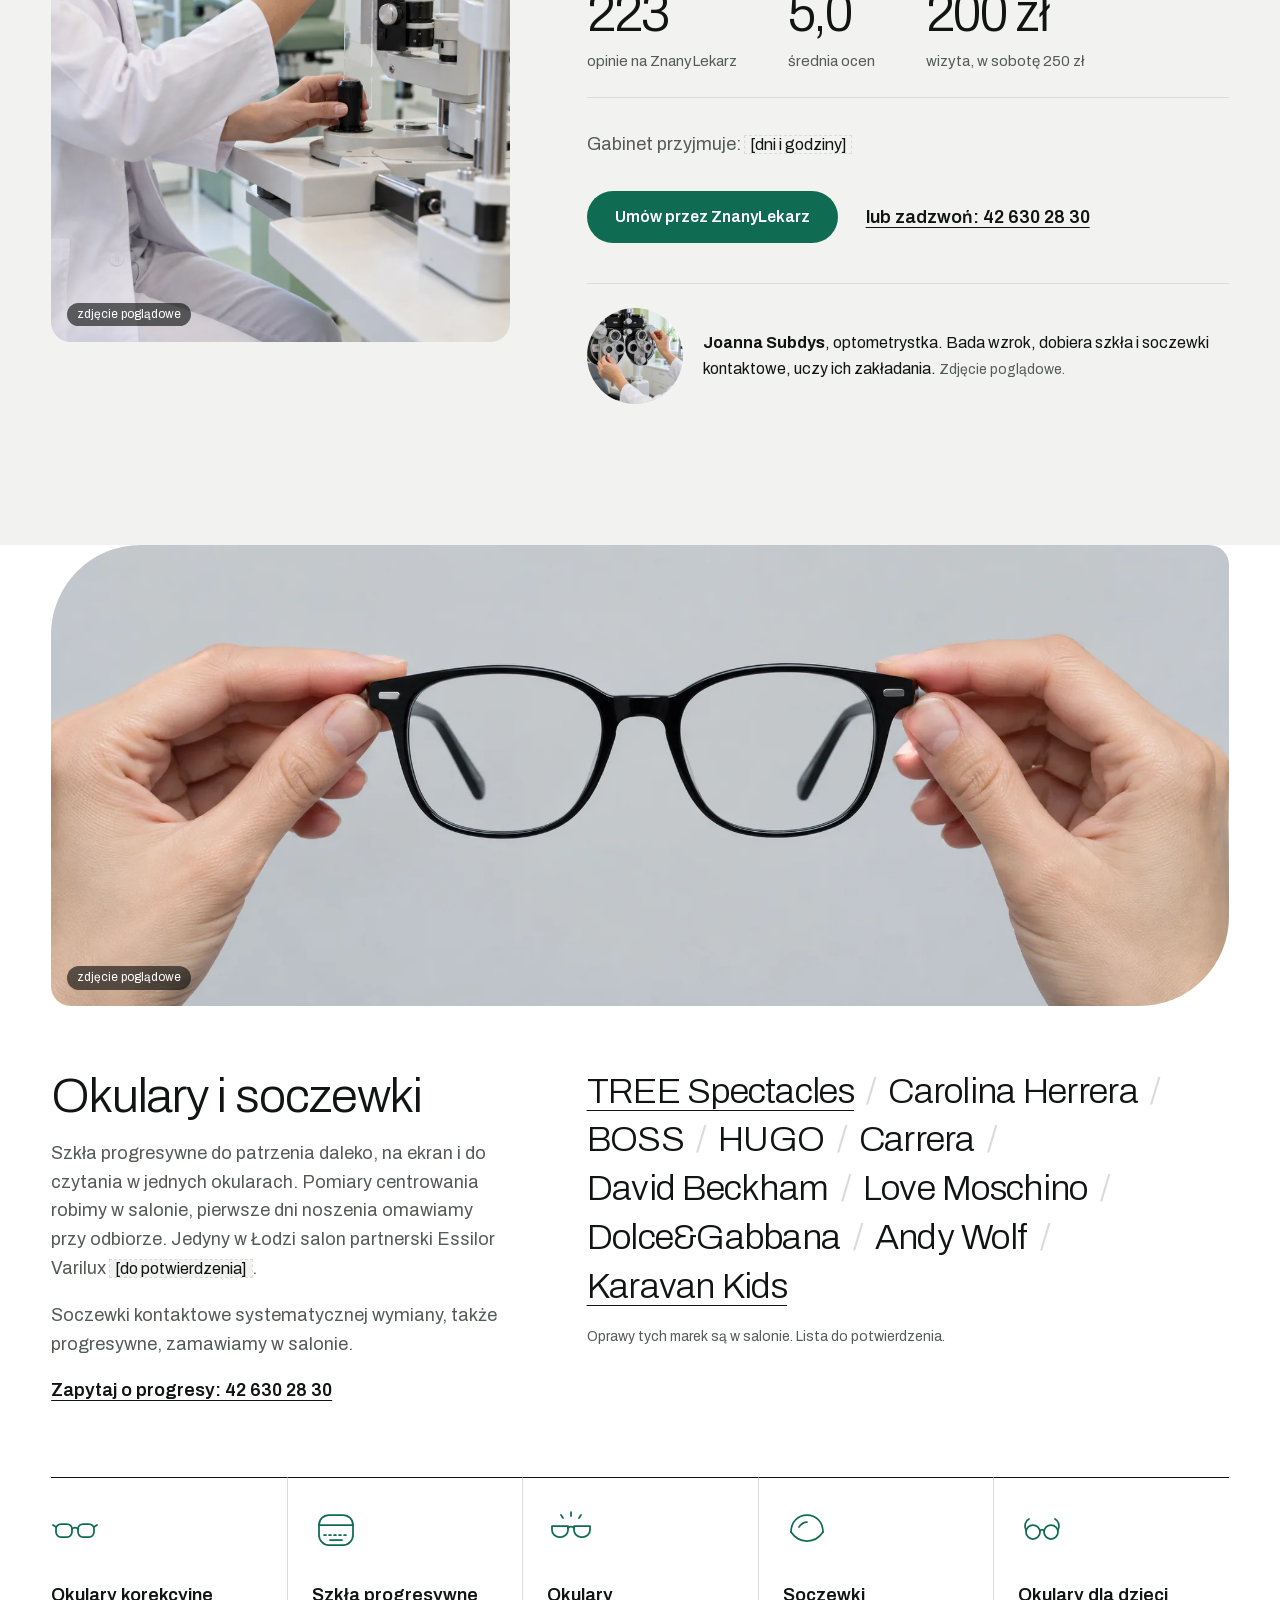
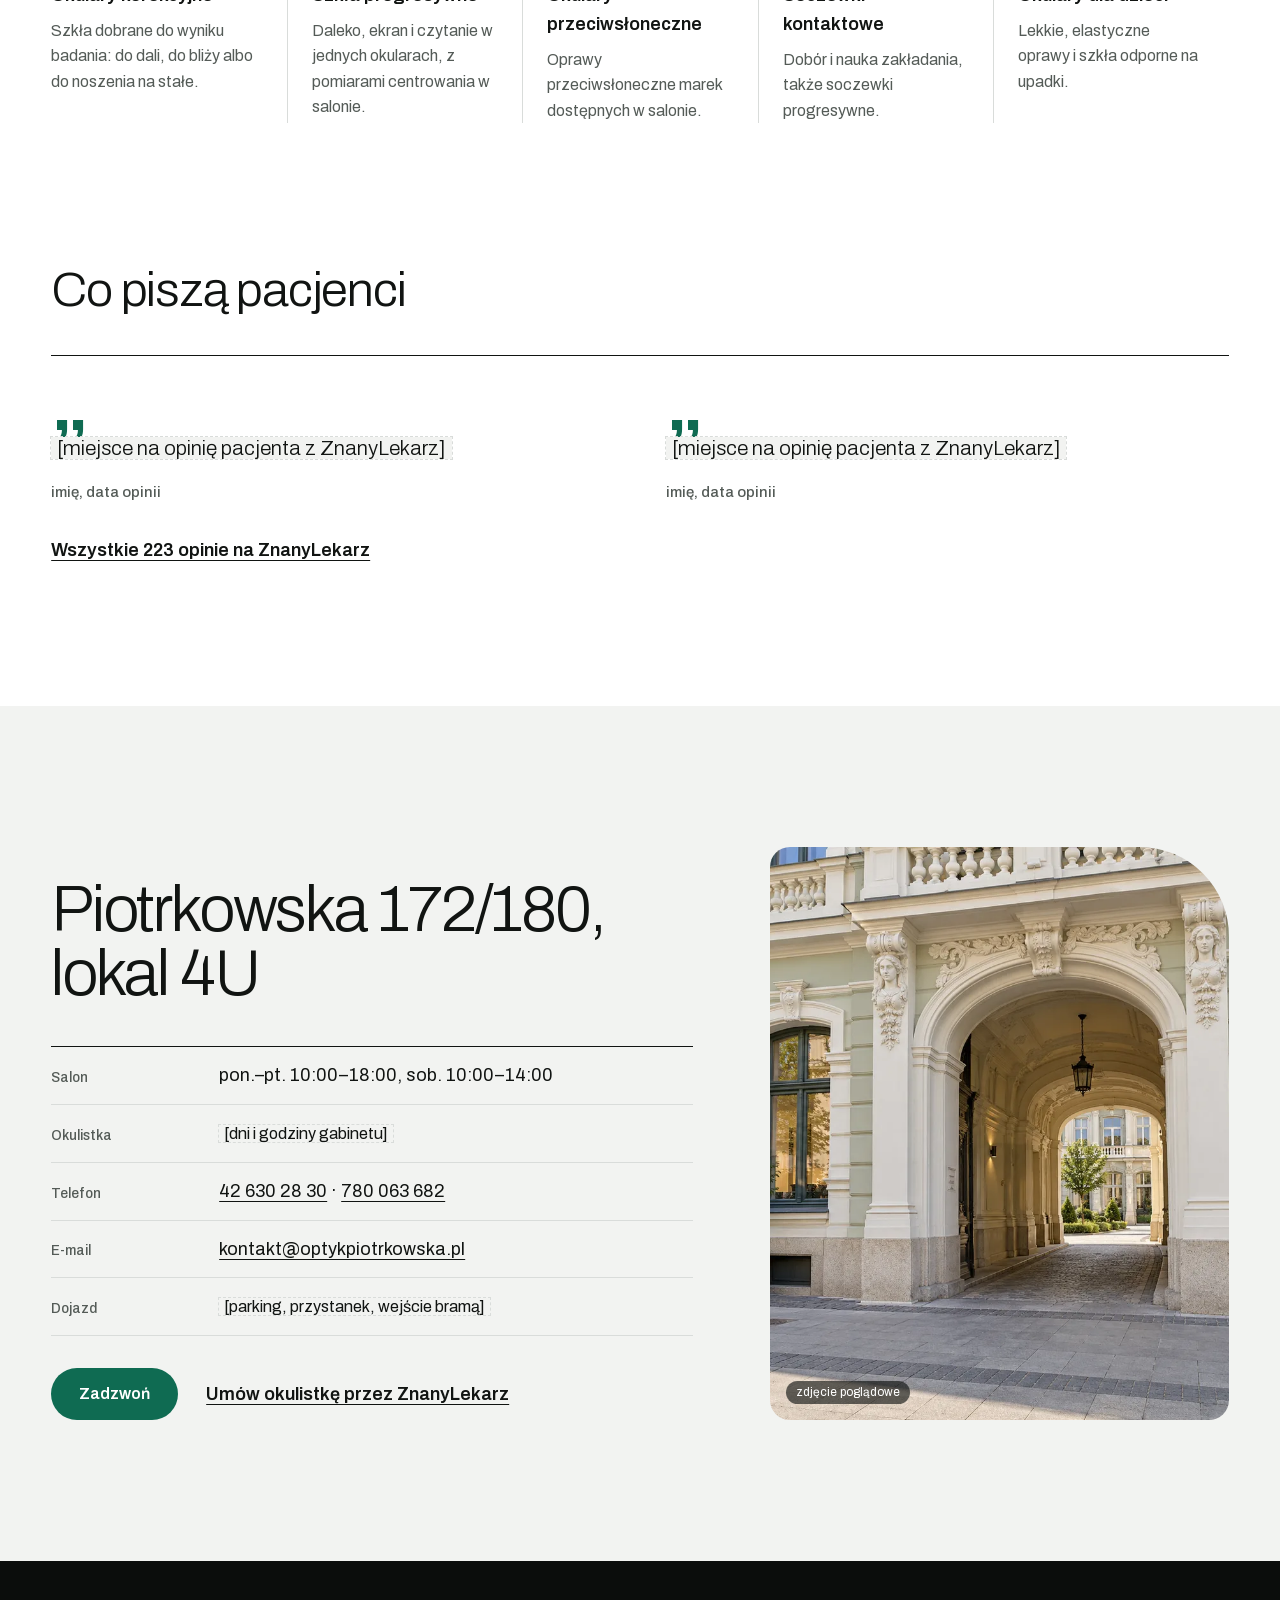
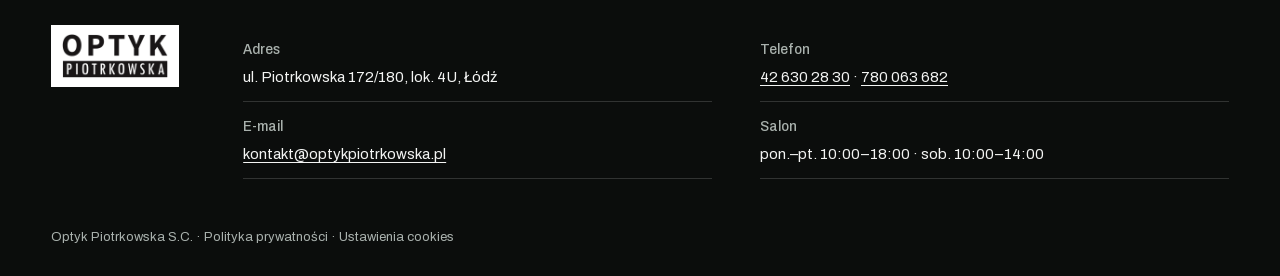
==== commit 7dc7db7c: "Update mockup version B" ====
--- a/index.html
+++ b/index.html
@@ -6,8 +6,9 @@
 <meta name="viewport" content="width=device-width, initial-scale=1">
 <title>Optyk Piotrkowska — okulista, badanie wzroku i salon optyczny, Łódź</title>
 <meta name="description" content="Gabinet okulistyczny i salon optyczny przy ul. Piotrkowskiej 172/180 w Łodzi. Badanie wzroku, diagnostyka jaskry GDx PRO, soczewki kontaktowe, szkła progresywne i oprawy premium.">
+<meta name="theme-color" content="#ffffff">
 <link rel="preload" href="fonts/archivo.woff2" as="font" type="font/woff2" crossorigin>
-<link rel="stylesheet" href="style.css?v=2a511719">
+<link rel="stylesheet" href="style.css?v=1d04fd92">
 </head>
 <body>
 <a class="skip" href="#tresc">Przejdź do treści</a>
@@ -86,10 +87,14 @@
     <h1 id="hero-title" class="display"><span class="line">Od badania</span> <span class="line">do&nbsp;okularów.</span></h1>
     <p class="hero__lede">Gabinet okulistyczny i salon optyczny przy Piotrkowskiej 172/180 w&nbsp;Łodzi. Okulistka, optometrystka i&nbsp;oprawy kilkunastu marek pod jednym adresem.</p>
     <p class="rating"><svg class="stars" viewBox="0 0 100 18" aria-hidden="true"><use href="#star" x="0" width="18" height="18"/><use href="#star" x="20" width="18" height="18"/><use href="#star" x="40" width="18" height="18"/><use href="#star" x="60" width="18" height="18"/><use href="#star" x="80" width="18" height="18"/></svg><span><strong>5,0</strong> · 223 opinie o naszej okulistce na ZnanyLekarz</span></p>
+    <div class="actions">
+      <a class="btn btn--book" href="https://www.znanylekarz.pl/profil/monika-szczyglowska-uramowska" rel="noopener">Umów wizytę u okulistki</a>
+      <a class="link" href="tel:+48426302830">lub zadzwoń: 42&nbsp;630&nbsp;28&nbsp;30</a>
+    </div>
   </div>
 
   <div class="hero__media">
-    <img src="img/hero-osoba.webp" width="960" height="1200" alt="Kobieta w szylkretowych okularach w salonie optycznym">
+    <img src="img/hero-osoba.webp" width="960" height="1200" fetchpriority="high" alt="Kobieta w szylkretowych okularach w salonie optycznym">
     <span class="badge">zdjęcie poglądowe</span>
   </div>
 
@@ -105,6 +110,22 @@
     <a class="btn btn--book btn--wide" href="tel:+48426302830">Zadzwoń: 42 630 28 30</a>
     <p class="visit__note">Okulistkę umówisz też przez <a href="https://www.znanylekarz.pl/profil/monika-szczyglowska-uramowska" rel="noopener">ZnanyLekarz</a>. Salon: pon.–pt. 10–18, sob. 10–14.</p>
   </aside>
+</section>
+
+
+<!-- What we do, as tiles (Ortorad's solution): photo tiles alternate with solid tiles carrying a line icon -->
+<section class="tiles-section wrap" aria-labelledby="zakres-title">
+  <h2 id="zakres-title" class="h2">Czym się zajmujemy</h2>
+  <ul class="tiles">
+    <li><a class="tile tile--photo" href="#badanie"><img src="img/poglad/optometrystka.webp" width="1200" height="1200" loading="lazy" alt=""><span class="tile__name">Badanie wzroku</span></a></li>
+    <li><a class="tile tile--ink" href="#okulistka"><svg class="tile__icon" viewBox="0 0 48 48" aria-hidden="true"><use href="#i-eye"/></svg><span class="tile__name">Wizyta okulistyczna</span></a></li>
+    <li><a class="tile tile--photo tile--black" href="podstrona-jaskra.html"><img src="img/obj-skaner.webp" width="900" height="1125" loading="lazy" alt=""><span class="tile__name">Diagnostyka jaskry GDx&nbsp;PRO</span></a></li>
+    <li><a class="tile tile--mist" href="#uslugi"><svg class="tile__icon" viewBox="0 0 48 48" aria-hidden="true"><use href="#i-lens"/></svg><span class="tile__name">Soczewki kontaktowe</span></a></li>
+    <li><a class="tile tile--mist" href="#okulary"><svg class="tile__icon" viewBox="0 0 48 48" aria-hidden="true"><use href="#i-progressive"/></svg><span class="tile__name">Szkła progresywne</span></a></li>
+    <li><a class="tile tile--photo" href="podstrona-dzieci.html"><img src="img/poglad/oprawy-dzieci.webp" width="1200" height="800" loading="lazy" alt=""><span class="tile__name">Okulary dla dzieci</span></a></li>
+    <li><a class="tile tile--ink" href="#uslugi"><svg class="tile__icon" viewBox="0 0 48 48" aria-hidden="true"><use href="#i-card"/></svg><span class="tile__name">Badania kierowców i&nbsp;do pracy</span></a></li>
+    <li><a class="tile tile--photo" href="marka-tree.html"><img src="img/marki/tree-pilotki.webp" width="1440" height="1802" loading="lazy" alt=""><span class="tile__name">Oprawy TREE Spectacles</span></a></li>
+  </ul>
 </section>
 
 <!-- Services as one ruled price table; rows preview a photo under the pointer -->
@@ -216,6 +237,13 @@
       <p class="note">Oprawy tych marek są w salonie. Lista do potwierdzenia.</p>
     </div>
   </div>
+  <ul class="wrap types" aria-label="Rodzaje okularów i soczewek">
+    <li><svg viewBox="0 0 48 48" aria-hidden="true"><use href="#i-glasses"/></svg><h3>Okulary korekcyjne</h3><p>Szkła dobrane do wyniku badania: do dali, do bliży albo do noszenia na stałe.</p></li>
+    <li><svg viewBox="0 0 48 48" aria-hidden="true"><use href="#i-progressive"/></svg><h3>Szkła progresywne</h3><p>Daleko, ekran i czytanie w jednych okularach, z pomiarami centrowania w salonie.</p></li>
+    <li><svg viewBox="0 0 48 48" aria-hidden="true"><use href="#i-sun"/></svg><h3>Okulary przeciwsłoneczne</h3><p>Oprawy przeciwsłoneczne marek dostępnych w salonie.</p></li>
+    <li><svg viewBox="0 0 48 48" aria-hidden="true"><use href="#i-lens"/></svg><h3>Soczewki kontaktowe</h3><p>Dobór i nauka zakładania, także soczewki progresywne.</p></li>
+    <li><svg viewBox="0 0 48 48" aria-hidden="true"><use href="#i-kids"/></svg><h3>Okulary dla dzieci</h3><p>Lekkie, elastyczne oprawy i szkła odporne na upadki.</p></li>
+  </ul>
 </section>
 
 <!-- Reviews: real count, quotes still to be collected -->
@@ -252,7 +280,16 @@
   </div>
 </section>
 
-<svg class="sprite" aria-hidden="true"><symbol id="star" viewBox="0 0 20 18"><path d="M10 .8l2.6 5.6 6 .6-4.5 4 1.3 6L10 14 4.6 17l1.3-6L1.4 7l6-.6z"/></symbol></svg>
+<svg class="sprite" aria-hidden="true">
+  <symbol id="star" viewBox="0 0 20 18"><path d="M10 .8l2.6 5.6 6 .6-4.5 4 1.3 6L10 14 4.6 17l1.3-6L1.4 7l6-.6z"/></symbol>
+  <symbol id="i-eye" viewBox="0 0 48 48"><g fill="none" stroke="currentColor" stroke-width="1.75" stroke-linecap="round" stroke-linejoin="round"><path d="M4 24s7.5-12 20-12 20 12 20 12-7.5 12-20 12S4 24 4 24z"/><circle cx="24" cy="24" r="6.5"/><circle cx="24" cy="24" r="2"/></g></symbol>
+  <symbol id="i-lens" viewBox="0 0 48 48"><g fill="none" stroke="currentColor" stroke-width="1.75" stroke-linecap="round" stroke-linejoin="round"><path d="M8 26c0-10 7-17 16-17s16 7 16 17"/><path d="M8 26c4 6 10 9 16 9s12-3 16-9"/><path d="M16 21c2-3 5-5 8-5"/></g></symbol>
+  <symbol id="i-progressive" viewBox="0 0 48 48"><g fill="none" stroke="currentColor" stroke-width="1.75" stroke-linecap="round" stroke-linejoin="round"><rect x="7" y="9" width="34" height="30" rx="10"/><path d="M7 19h34"/><path d="M12 29h24" stroke-dasharray="2 3"/><path d="M18 34h12"/></g></symbol>
+  <symbol id="i-card" viewBox="0 0 48 48"><g fill="none" stroke="currentColor" stroke-width="1.75" stroke-linecap="round" stroke-linejoin="round"><rect x="6" y="11" width="36" height="26" rx="4"/><circle cx="17" cy="22" r="4"/><path d="M11 31c1.5-3 3.5-4 6-4s4.5 1 6 4M28 20h9M28 26h9"/></g></symbol>
+  <symbol id="i-glasses" viewBox="0 0 48 48"><g fill="none" stroke="currentColor" stroke-width="1.75" stroke-linecap="round" stroke-linejoin="round"><rect x="5" y="18" width="16" height="13" rx="5"/><rect x="27" y="18" width="16" height="13" rx="5"/><path d="M21 23c1-2 5-2 6 0M5 21 2 19M43 21l3-2"/></g></symbol>
+  <symbol id="i-sun" viewBox="0 0 48 48"><g fill="none" stroke="currentColor" stroke-width="1.75" stroke-linecap="round" stroke-linejoin="round"><path d="M5 20h16v4a7 7 0 0 1-7 7h-2a7 7 0 0 1-7-7z"/><path d="M27 20h16v4a7 7 0 0 1-7 7h-2a7 7 0 0 1-7-7z"/><path d="M21 22c1-2 5-2 6 0"/><path d="M24 6v4M14 9l2 3M34 9l-2 3"/></g></symbol>
+  <symbol id="i-kids" viewBox="0 0 48 48"><g fill="none" stroke="currentColor" stroke-width="1.75" stroke-linecap="round" stroke-linejoin="round"><circle cx="15" cy="26" r="7"/><circle cx="33" cy="26" r="7"/><path d="M22 25c1-2 3-2 4 0M8 24c-2-4-1-9 3-11M40 24c2-4 1-9-3-11"/></g></symbol>
+</svg>
 </main>
 
 <footer class="foot">
@@ -269,7 +306,7 @@
 </footer>
 
 <!-- Floating phone (Ortorad's solution): one tap from anywhere -->
-<a class="float-call" href="tel:+48426302830" aria-label="Zadzwoń: 42 630 28 30"><svg viewBox="0 0 24 24" aria-hidden="true"><path d="M7.5 3.5h3l1.5 4-2 1.5a11 11 0 0 0 5 5l1.5-2 4 1.5v3a2 2 0 0 1-2 2A16 16 0 0 1 5.5 5.5a2 2 0 0 1 2-2z"/></svg></a>
+<a class="float-call" href="tel:+48426302830" aria-label="Zadzwoń: 42 630 28 30"><svg viewBox="0 0 24 24" aria-hidden="true"><path d="M7.5 3.5h3l1.5 4-2 1.5a11 11 0 0 0 5 5l1.5-2 4 1.5v3a2 2 0 0 1-2 2A16 16 0 0 1 5.5 5.5a2 2 0 0 1 2-2z"/></svg><span class="float-call__no" aria-hidden="true">42 630 28 30</span></a>
 
 <!-- Service-row preview: follows the pointer over the service table -->
 <div class="peek" aria-hidden="true"><img src="img/obj-foropter.webp" width="900" height="1125" alt=""></div>
--- a/style.css
+++ b/style.css
@@ -3,7 +3,10 @@
    photographed like objects on black, one bottle-green fill for booking.
    Solutions kept from the client's references: simple header with
    dropdowns, a person in glasses in the first viewport (optykzlotno.pl),
-   the exam as stages, real review figures, a floating phone (ortorad.pl). */
+   the exam as stages, real review figures, a floating phone (ortorad.pl).
+   Second pass (2026-10-20): Ortorad's rounded shapes (pill buttons, one
+   large rounded corner on photos and dark bands), its service tiles and
+   phone pill; Złotno's line-icon glasses types. Labels in sentence case. */
 
 @font-face { font-family: "Archivo"; src: url(fonts/archivo-ext.woff2) format("woff2"); font-weight: 100 900; font-stretch: 62% 125%; font-display: swap;
   unicode-range: U+0100-02BA, U+02BD-02C5, U+02C7-02CC, U+02CE-02D7, U+02DD-02FF, U+0304, U+0308, U+0329, U+1D00-1DBF, U+1E00-1E9F, U+1EF2-1EFF, U+2020, U+20A0-20AB, U+20AD-20C4, U+2113, U+2C60-2C7F, U+A720-A7FF; }
@@ -28,12 +31,18 @@
   --section: clamp(80px, 11vw, 152px);
   --header: 76px;
   --ease: cubic-bezier(.16, 1, .3, 1);
+
+  /* Ortorad's shape language: soft corners, one large rounded corner per block */
+  --radius: 20px;
+  --radius-lg: clamp(48px, 7vw, 112px);
+  --shape: var(--radius) var(--radius-lg) var(--radius) var(--radius);
 }
 
 *, *::before, *::after { box-sizing: border-box; }
-html { -webkit-text-size-adjust: 100%; scroll-padding-top: calc(var(--header) + 16px); scrollbar-color: var(--ink) var(--mist); }
+html { -webkit-text-size-adjust: 100%; -webkit-tap-highlight-color: transparent; scroll-padding-top: calc(var(--header) + 16px); scrollbar-color: var(--ink) var(--mist); }
 body { margin: 0; font: 400 1.125rem/1.6 "Archivo", Arial, sans-serif; font-stretch: 100%; color: var(--ink); background: var(--white); }
 img { display: block; max-width: 100%; height: auto; }
+a, button { touch-action: manipulation; }
 a { color: inherit; text-underline-offset: .2em; text-decoration-thickness: 1px; }
 ::selection { background: var(--book); color: var(--white); }
 :focus-visible { outline: 2px solid var(--book); outline-offset: 3px; }
@@ -52,18 +61,19 @@
 .h2 { margin: 0; font-weight: 300; font-size: clamp(2rem, 3.8vw, 3.25rem); line-height: 1.05; letter-spacing: -.025em; text-wrap: balance; }
 .h2--light { color: var(--on-black); }
 .h3 { margin: 0 0 16px; font-size: 1rem; font-weight: 600; font-stretch: 87.5%; letter-spacing: .02em; }
-.label, dt, .table__who, .nav__link, .nav__trigger { font-stretch: 75%; text-transform: uppercase; letter-spacing: .09em; font-size: .8125rem; font-weight: 600; }
+.label, dt, .table__who { font-stretch: 87.5%; font-size: .9375rem; font-weight: 500; }
+.nav__link, .nav__trigger { font-size: 1rem; font-weight: 500; }
 .figures dt, .stages__no, .table__price, .nav__price, .visit__price { font-variant-numeric: tabular-nums; }
 
 /* Actions */
-.btn { display: inline-flex; align-items: center; justify-content: center; min-height: 52px; padding: 0 26px; border-radius: 2px; font-weight: 600; font-size: 1rem; text-decoration: none; transition: background-color .2s var(--ease); }
+.btn { display: inline-flex; align-items: center; justify-content: center; min-height: 52px; padding: 0 28px; border-radius: 999px; font-weight: 600; font-size: 1rem; text-decoration: none; transition: background-color .2s var(--ease); }
 .btn--book { background: var(--book); color: var(--white); }
 .btn--book:hover { background: var(--book-hi); }
 .btn--wide { width: 100%; }
 .link { font-weight: 600; text-decoration: underline; }
 .link:hover { color: var(--book); }
 .actions { display: flex; flex-wrap: wrap; align-items: center; gap: 16px 28px; margin-top: 32px; }
-.badge { position: absolute; left: 12px; bottom: 12px; padding: 2px 8px; background: rgba(11, 13, 12, .62); color: #fff; font-size: .75rem; }
+.badge { position: absolute; left: 16px; bottom: 16px; padding: 2px 10px; border-radius: 999px; background: rgba(11, 13, 12, .62); color: #fff; font-size: .75rem; }
 
 /* Mockup guide bar */
 .guide { margin: 0; padding: 7px var(--gutter); background: var(--black); color: var(--on-black-2); font-size: .8125rem; text-align: center; }
@@ -80,7 +90,7 @@
 .nav__trigger[aria-expanded="true"]::after { transform: rotate(-135deg); margin-top: 3px; }
 .nav__link:hover, .nav__trigger:hover, .nav__trigger[aria-expanded="true"] { text-decoration: underline; text-decoration-thickness: 2px; text-underline-offset: 8px; }
 .nav__group { position: relative; }
-.nav__panel { position: absolute; top: calc(100% + 18px); left: -24px; width: 380px; padding: 8px 24px; background: var(--white); border: 1px solid var(--rule); box-shadow: 0 24px 48px rgba(11, 13, 12, .12); }
+.nav__panel { position: absolute; top: calc(100% + 18px); left: -24px; width: 380px; padding: 8px 24px; background: var(--white); border: 1px solid var(--rule); border-radius: var(--radius); box-shadow: 0 24px 48px rgba(11, 13, 12, .12); }
 .nav__panel ul { margin: 0; padding: 0; list-style: none; }
 .nav__panel a { display: flex; justify-content: space-between; gap: 16px; padding: 14px 0; border-bottom: 1px solid var(--rule); text-decoration: none; }
 .nav__panel li:last-child a { border-bottom: 0; }
@@ -96,15 +106,17 @@
 .menu-mobile__plain { margin-top: 12px !important; }
 
 /* First viewport: copy left, photo to the right edge, the visit card bridging both */
-.hero { position: relative; display: grid; grid-template-columns: minmax(0, 43fr) minmax(0, 57fr); min-height: clamp(620px, calc(100svh - var(--header) - 32px), 860px); }
-.hero__copy { align-self: center; padding: 56px clamp(24px, 3vw, 48px) 56px max(var(--gutter), calc((100vw - var(--wrap)) / 2 + var(--gutter))); }
+/* Capped at the header width: wider, the photo column crops the face under the visit card */
+.hero { --hero-max: 1440px; max-width: var(--hero-max); margin: 0 auto; position: relative; display: grid; grid-template-columns: minmax(0, 43fr) minmax(0, 57fr); min-height: clamp(620px, calc(100svh - var(--header) - 32px), 860px); }
+.hero__copy { align-self: center; padding: 56px clamp(24px, 3vw, 48px) 56px max(var(--gutter), calc((min(100vw, var(--hero-max)) - var(--wrap)) / 2 + var(--gutter))); }
 .hero__lede { max-width: 30em; margin: 28px 0 0; font-size: clamp(1.125rem, 1.3vw, 1.25rem); color: var(--ink-2); }
 .rating { display: flex; align-items: center; gap: 12px; margin: 28px 0 0; font-size: .9375rem; }
 .stars { width: 98px; height: 18px; fill: var(--ink); flex: none; }
-.hero__media { position: relative; margin: 0; overflow: hidden; background: var(--mist); }
+.hero__media { position: relative; margin: 0; overflow: hidden; background: var(--mist); border-radius: 0 0 0 var(--radius-lg); }
+.hero__media .badge { left: auto; right: 16px; top: 16px; bottom: auto; }
 /* The photo fills the column instead of setting the hero height, so the hero keeps its min-height */
 .hero__media img { position: absolute; inset: 0; width: 100%; height: 100%; object-fit: cover; object-position: 50% 100%; } /* face above the visit card */
-.visit { position: absolute; left: calc(43% + 40px); bottom: 40px; z-index: 2; width: 420px; padding: 28px 28px 22px; background: var(--white); box-shadow: 0 30px 60px rgba(11, 13, 12, .18), 0 2px 6px rgba(11, 13, 12, .08); }
+.visit { position: absolute; left: calc(43% + 40px); bottom: 40px; z-index: 2; width: 420px; padding: 28px 28px 22px; background: var(--white); border-radius: var(--radius); box-shadow: 0 30px 60px rgba(11, 13, 12, .18), 0 2px 6px rgba(11, 13, 12, .08); }
 .visit__title { margin: 0 0 8px; font-size: 1.375rem; font-weight: 500; letter-spacing: -.01em; }
 .visit__list { margin: 0 0 20px; padding: 0; list-style: none; border-top: 2px solid var(--ink); }
 .visit__list a { display: flex; justify-content: space-between; gap: 12px; padding: 13px 0; border-bottom: 1px solid var(--rule); text-decoration: none; }
@@ -134,7 +146,7 @@
 .peek.is-on { opacity: 1; }
 
 /* Instruments on black */
-.instruments { padding: var(--section) 0; background: var(--photo-black); color: var(--on-black); }
+.instruments { max-width: 1440px; margin: 0 auto; padding: var(--section) 0; background: var(--photo-black); color: var(--on-black); border-radius: var(--radius-lg) var(--radius) var(--radius-lg) var(--radius); }
 .instruments__list { display: grid; grid-template-columns: repeat(3, 1fr); gap: clamp(20px, 3vw, 40px); margin: 56px 0 0; padding: 0; list-style: none; }
 .instruments__list--two { grid-template-columns: repeat(2, 1fr); max-width: 900px; }
 .instruments figure { margin: 0 0 20px; }
@@ -172,7 +184,7 @@
 .doctor { padding: var(--section) 0; background: var(--mist); }
 .doctor__grid { display: grid; grid-template-columns: 5fr 7fr; gap: clamp(32px, 6vw, 112px); align-items: center; }
 .doctor__media { position: relative; margin: 0; }
-.doctor__media img { width: 100%; aspect-ratio: 4 / 5; object-fit: cover; }
+.doctor__media img { width: 100%; aspect-ratio: 4 / 5; object-fit: cover; border-radius: var(--shape); }
 .doctor__role { margin: 14px 0 0; color: var(--ink-2); }
 .doctor__copy > p:not(.doctor__role) { max-width: 36em; }
 .doctor__hours { color: var(--ink-2); }
@@ -180,13 +192,14 @@
 .figures dt { font-size: clamp(2.5rem, 4.4vw, 3.75rem); font-weight: 300; line-height: 1; letter-spacing: -.03em; text-transform: none; font-stretch: 87.5%; }
 .figures dd { margin: 8px 0 0; color: var(--ink-2); font-size: .9375rem; }
 .colleague { display: grid; grid-template-columns: 96px 1fr; gap: 20px; align-items: center; margin-top: 40px; padding-top: 24px; border-top: 1px solid var(--rule); }
-.colleague img { width: 96px; height: 96px; object-fit: cover; }
+.colleague img { width: 96px; height: 96px; object-fit: cover; border-radius: 50%; }
 .colleague p { margin: 0; font-size: 1rem; }
 
 /* Glasses */
 .glasses { padding-bottom: var(--section); }
-.strip { position: relative; margin: 0; }
-.strip img { width: 100%; height: clamp(240px, 40vw, 560px); object-fit: cover; }
+.strip { position: relative; max-width: 1440px; margin: 0 auto; padding: 0 var(--gutter); }
+.strip .badge { left: calc(var(--gutter) + 16px); }
+.strip img { width: 100%; height: clamp(240px, 36vw, 520px); object-fit: cover; border-radius: var(--radius-lg) var(--radius) var(--radius-lg) var(--radius); }
 .glasses__grid { display: grid; grid-template-columns: 5fr 7fr; gap: clamp(32px, 6vw, 112px); padding-top: 64px; }
 .glasses__grid p { color: var(--ink-2); max-width: 32em; }
 .brandlist { display: flex; flex-wrap: wrap; gap: 4px 0; margin: 0; padding: 0; list-style: none; font-size: clamp(1.625rem, 2.8vw, 2.5rem); font-weight: 300; line-height: 1.25; letter-spacing: -.02em; }
@@ -199,8 +212,9 @@
 .reviews { padding-bottom: var(--section); }
 .reviews__grid { display: grid; grid-template-columns: 1fr 1fr; gap: clamp(24px, 4vw, 64px); margin: 40px 0 32px; border-top: 1px solid var(--ink); }
 .reviews blockquote { margin: 0; padding-top: 24px; }
+.reviews blockquote::before { content: "\201E"; display: block; height: .55em; margin-bottom: 8px; font-size: 5rem; line-height: .6; font-weight: 600; color: var(--book); }
 .reviews blockquote p { margin: 0; font-size: clamp(1.25rem, 1.8vw, 1.5rem); font-weight: 300; line-height: 1.4; }
-.reviews footer { margin-top: 16px; font-stretch: 75%; text-transform: uppercase; letter-spacing: .09em; font-size: .8125rem; font-weight: 600; color: var(--ink-2); }
+.reviews footer { margin-top: 16px; font-size: .9375rem; font-weight: 500; color: var(--ink-2); }
 
 /* Contact */
 .contact { padding: var(--section) 0; background: var(--mist); }
@@ -211,7 +225,7 @@
 .facts dt { color: var(--ink-2); padding-top: .25em; }
 .facts dd { margin: 0; }
 .contact__media { position: relative; margin: 0; }
-.contact__media img { width: 100%; aspect-ratio: 4 / 5; object-fit: cover; }
+.contact__media img { width: 100%; aspect-ratio: 4 / 5; object-fit: cover; border-radius: var(--shape); }
 
 /* Subpages */
 .crumbs ol { display: flex; flex-wrap: wrap; gap: 8px; margin: 0; padding: 20px 0 0; list-style: none; font-size: .875rem; color: var(--ink-2); }
@@ -219,14 +233,14 @@
 .sub { display: grid; grid-template-columns: 7fr 5fr; gap: clamp(32px, 6vw, 112px); align-items: center; padding-top: 40px; padding-bottom: var(--section); }
 .sub__lede { max-width: 32em; margin: 24px 0 32px; font-size: clamp(1.125rem, 1.3vw, 1.25rem); color: var(--ink-2); }
 .sub__media { position: relative; margin: 0; }
-.sub__media img { width: 100%; aspect-ratio: 4 / 5; object-fit: cover; }
-.sub__media--dark { background: var(--black); }
+.sub__media img { width: 100%; aspect-ratio: 4 / 5; object-fit: cover; border-radius: var(--shape); }
+.sub__media--dark { background: var(--black); border-radius: var(--shape); }
 .sub__media--product img { object-fit: contain; background: #f6f5f4; }
 .split { display: grid; grid-template-columns: 5fr 7fr; gap: clamp(32px, 6vw, 112px); padding-bottom: var(--section); align-items: start; }
 .split p { color: var(--ink-2); max-width: 34em; }
 .split--media { align-items: center; padding-top: var(--section); }
 .split__media { position: relative; margin: 0; }
-.split__media img { width: 100%; aspect-ratio: 3 / 2; object-fit: cover; }
+.split__media img { width: 100%; aspect-ratio: 3 / 2; object-fit: cover; border-radius: var(--shape); }
 .split__media--square img { aspect-ratio: 1; }
 .ruled { margin: 0; padding: 0; list-style: none; border-top: 2px solid var(--ink); }
 .ruled li { padding: 16px 0; border-bottom: 1px solid var(--rule); font-size: 1.125rem; }
@@ -243,7 +257,7 @@
 .faq summary::after { content: ""; flex: none; width: 18px; height: 18px; margin-top: .2em; background: var(--ink); mask: url("data:image/svg+xml,%3Csvg xmlns='http://www.w3.org/2000/svg' viewBox='0 0 16 16'%3E%3Cpath d='M8 2v12M2 8h12' fill='none' stroke='black' stroke-width='1.5' stroke-linecap='round'/%3E%3C/svg%3E") center / contain no-repeat; transition: transform .25s var(--ease); }
 .faq details[open] summary::after { transform: rotate(45deg); }
 .faq details p { margin: 0 0 24px; color: var(--ink-2); max-width: 46em; }
-.closing { padding: clamp(64px, 8vw, 112px) 0; background: var(--black); color: var(--on-black); }
+.closing { max-width: 1440px; margin: 0 auto; padding: clamp(64px, 8vw, 112px) 0; background: var(--black); color: var(--on-black); border-radius: var(--radius) var(--radius-lg) var(--radius) var(--radius-lg); }
 .closing__inner { display: grid; grid-template-columns: 1fr auto; gap: 8px 40px; align-items: center; }
 .closing__inner p { margin: 0; color: var(--on-black-2); grid-column: 1; }
 .closing__inner .btn { grid-column: 2; grid-row: 1 / span 2; }
@@ -263,15 +277,58 @@
 /* Floating phone (Ortorad) */
 .float-call { position: fixed; right: 20px; bottom: 20px; z-index: 45; display: grid; place-items: center; width: 56px; height: 56px; border-radius: 50%; background: var(--ink); color: var(--white); box-shadow: 0 12px 28px rgba(11, 13, 12, .3); }
 .float-call svg { width: 24px; height: 24px; fill: none; stroke: currentColor; stroke-width: 1.7; stroke-linejoin: round; }
+.float-call { transition: background-color .2s var(--ease); }
+.float-call:hover { background: var(--book); }
+.float-call__no { display: none; }
+@media (min-width: 1101px) {
+  .float-call { width: auto; padding: 0 22px 0 18px; border-radius: 999px; display: flex; gap: 10px; align-items: center; }
+  .float-call__no { display: inline; font-weight: 600; font-size: 1rem; font-variant-numeric: tabular-nums; }
+}
+
+/* Service tiles (Ortorad): photo and solid tiles in one grid, two large outer corners */
+.tiles-section { padding-top: var(--section); }
+.tiles { display: grid; grid-template-columns: repeat(4, minmax(0, 1fr)); gap: 8px; margin: 48px 0 0; padding: 0; list-style: none; border-radius: var(--radius-lg) var(--radius) var(--radius-lg) var(--radius); overflow: hidden; }
+.tile { position: relative; display: flex; flex-direction: column; justify-content: flex-end; gap: 16px; aspect-ratio: 4 / 3; padding: 22px 24px; overflow: hidden; text-decoration: none; isolation: isolate; }
+.tile__name { font-size: clamp(1.125rem, 1.4vw, 1.3125rem); font-weight: 500; line-height: 1.25; letter-spacing: -.01em; }
+.tile__icon { width: 44px; height: 44px; margin-bottom: auto; }
+.tile--ink { background: var(--ink); color: var(--on-black); }
+.tile--mist { background: var(--mist); color: var(--ink); }
+.tile--photo { color: var(--white); background: var(--black); }
+.tile--photo img { position: absolute; inset: 0; z-index: -1; width: 100%; height: 100%; object-fit: cover; transition: transform .6s var(--ease); }
+.tile--black img { object-position: 50% 30%; }
+/* Scrim under the label only, so the photo stays clear above it */
+/* Photo tiles carry their label on a white pill, readable over any photo */
+.tile--photo .tile__name { align-self: flex-start; padding: 8px 16px; border-radius: 999px; background: var(--white); color: var(--ink); font-size: 1.0625rem; }
+.tile--photo::after { display: none; }
+.tile--photo:hover .tile__name { color: var(--book); }
+.tile::after { content: ""; position: absolute; right: 22px; bottom: 26px; width: 18px; height: 18px; background: currentColor; mask: url("data:image/svg+xml,%3Csvg xmlns='http://www.w3.org/2000/svg' viewBox='0 0 16 16'%3E%3Cpath d='M2 8h11M9 4l4 4-4 4' fill='none' stroke='black' stroke-width='1.5' stroke-linecap='round' stroke-linejoin='round'/%3E%3C/svg%3E") center / contain no-repeat; transition: transform .3s var(--ease); }
+.tile:not(.tile--photo) .tile__name { padding-right: 32px; }
+.tile:hover img { transform: scale(1.04); }
+.tile:hover::after { transform: translateX(4px); }
+.tile--ink:hover { background: #1f2421; }
+.tile--mist:hover { background: #e7e9e6; }
+.tile:focus-visible { outline-offset: -4px; outline-color: var(--white); }
+.tile--mist:focus-visible { outline-color: var(--book); }
+
+/* Glasses types with line icons (Złotno), ruled columns rather than cards */
+.types { display: grid; grid-template-columns: repeat(5, minmax(0, 1fr)); gap: 0; margin-top: 72px !important; padding-top: 0; list-style: none; }
+.types li { padding: 28px 24px 0 0; border-top: 1px solid var(--ink); }
+.types li + li { padding-left: 24px; border-left: 1px solid var(--rule); }
+.types svg { width: 48px; height: 48px; color: var(--book); }
+.types h3 { margin: 18px 0 8px; font-size: 1.125rem; font-weight: 600; }
+.types p { margin: 0; font-size: 1rem; color: var(--ink-2); }
 
 /* ---------- Tablet ---------- */
 @media (max-width: 1100px) {
   .nav, .top__phone { display: none; }
-  .nav-toggle { display: inline-flex; align-items: center; min-height: 44px; padding: 0 18px; border: 1px solid var(--ink); border-radius: 2px; background: none; font: 600 .9375rem "Archivo", sans-serif; cursor: pointer; }
+  .nav-toggle { display: inline-flex; align-items: center; min-height: 44px; padding: 0 18px; border: 1px solid var(--ink); border-radius: 999px; background: none; font: 600 .9375rem "Archivo", sans-serif; cursor: pointer; }
   .top__book { margin-left: auto; }
   .visit { left: auto; right: var(--gutter); }
   .table a { grid-template-columns: minmax(0, 1fr) 150px 24px; }
   .table__who { display: none; }
+  .tiles { grid-template-columns: repeat(2, minmax(0, 1fr)); }
+  .types { grid-template-columns: repeat(3, minmax(0, 1fr)); row-gap: 32px; }
+  .types li:nth-child(4) { padding-left: 0; border-left: 0; }
 }
 @media (min-width: 1101px) { .menu-mobile { display: none; } }
 /* Shorter desktops: a compact visit card keeps clear of the face in the photo */
@@ -306,8 +363,37 @@
   .closing__inner .btn { grid-column: 1; grid-row: auto; justify-self: start; margin-top: 16px; }
   .foot__grid, .foot__facts { grid-template-columns: 1fr; gap: 24px; }
   .sub { padding-top: 24px; }
+
+  /* Hero photo meets the copy above it, so the large corner moves to the top */
+  .hero__media { border-radius: var(--radius-lg) 0 0 0; }
+  .visit { position: relative; left: 0; right: 0; }
+
+  /* Instruments: a swipeable row instead of three full-width photos */
+  .instruments, .closing { border-radius: var(--radius) var(--radius-lg) var(--radius) var(--radius); }
+  .instruments__list, .instruments__list--two { display: flex; gap: 16px; overflow-x: auto; scroll-snap-type: x mandatory; margin-right: calc(-1 * var(--gutter)); padding-right: var(--gutter); padding-bottom: 8px; scrollbar-width: none; }
+  .instruments__list li { flex: 0 0 72%; scroll-snap-align: start; }
+
+  /* Stages: one per row, numeral beside the text */
+  .stages__list, .stages__list--four, .stages__list--three { grid-template-columns: 1fr; }
+  .stages__list li, .stages__list li + li { display: grid; grid-template-columns: 64px 1fr; column-gap: 16px; padding: 20px 0; }
+  .stages__no { grid-row: span 2; font-size: 4rem; }
+  .stages__list h3 { margin: 4px 0 6px; }
+
+  .tiles { gap: 6px; }
+  .tile { aspect-ratio: 1; padding: 16px; }
+  .tile__icon { width: 36px; height: 36px; }
+  .tile::after { right: 14px; bottom: 18px; }
+  .tile:not(.tile--photo) .tile__name { padding-right: 24px; font-size: 1rem; }
+  .tile--photo .tile__name { font-size: .9375rem; padding: 6px 12px; }
+  .types { grid-template-columns: 1fr; row-gap: 0; }
+  .types li, .types li + li { display: grid; grid-template-columns: 48px 1fr; column-gap: 16px; padding: 20px 0; border-left: 0; }
+  .types li:nth-child(4) { padding-left: 0; }
+  .types svg { grid-row: span 2; }
+  .types h3 { margin: 0 0 4px; }
 }
 
 @media (prefers-reduced-motion: reduce) {
-  .table__name, .table a::after, .peek, .faq summary::after, .nav__trigger::after { transition: none; }
-}
+  .table__name, .table a::after, .peek, .faq summary::after, .nav__trigger::after, .tile img, .tile::after { transition: none; }
+  .tile:hover img { transform: none; }
+}
+
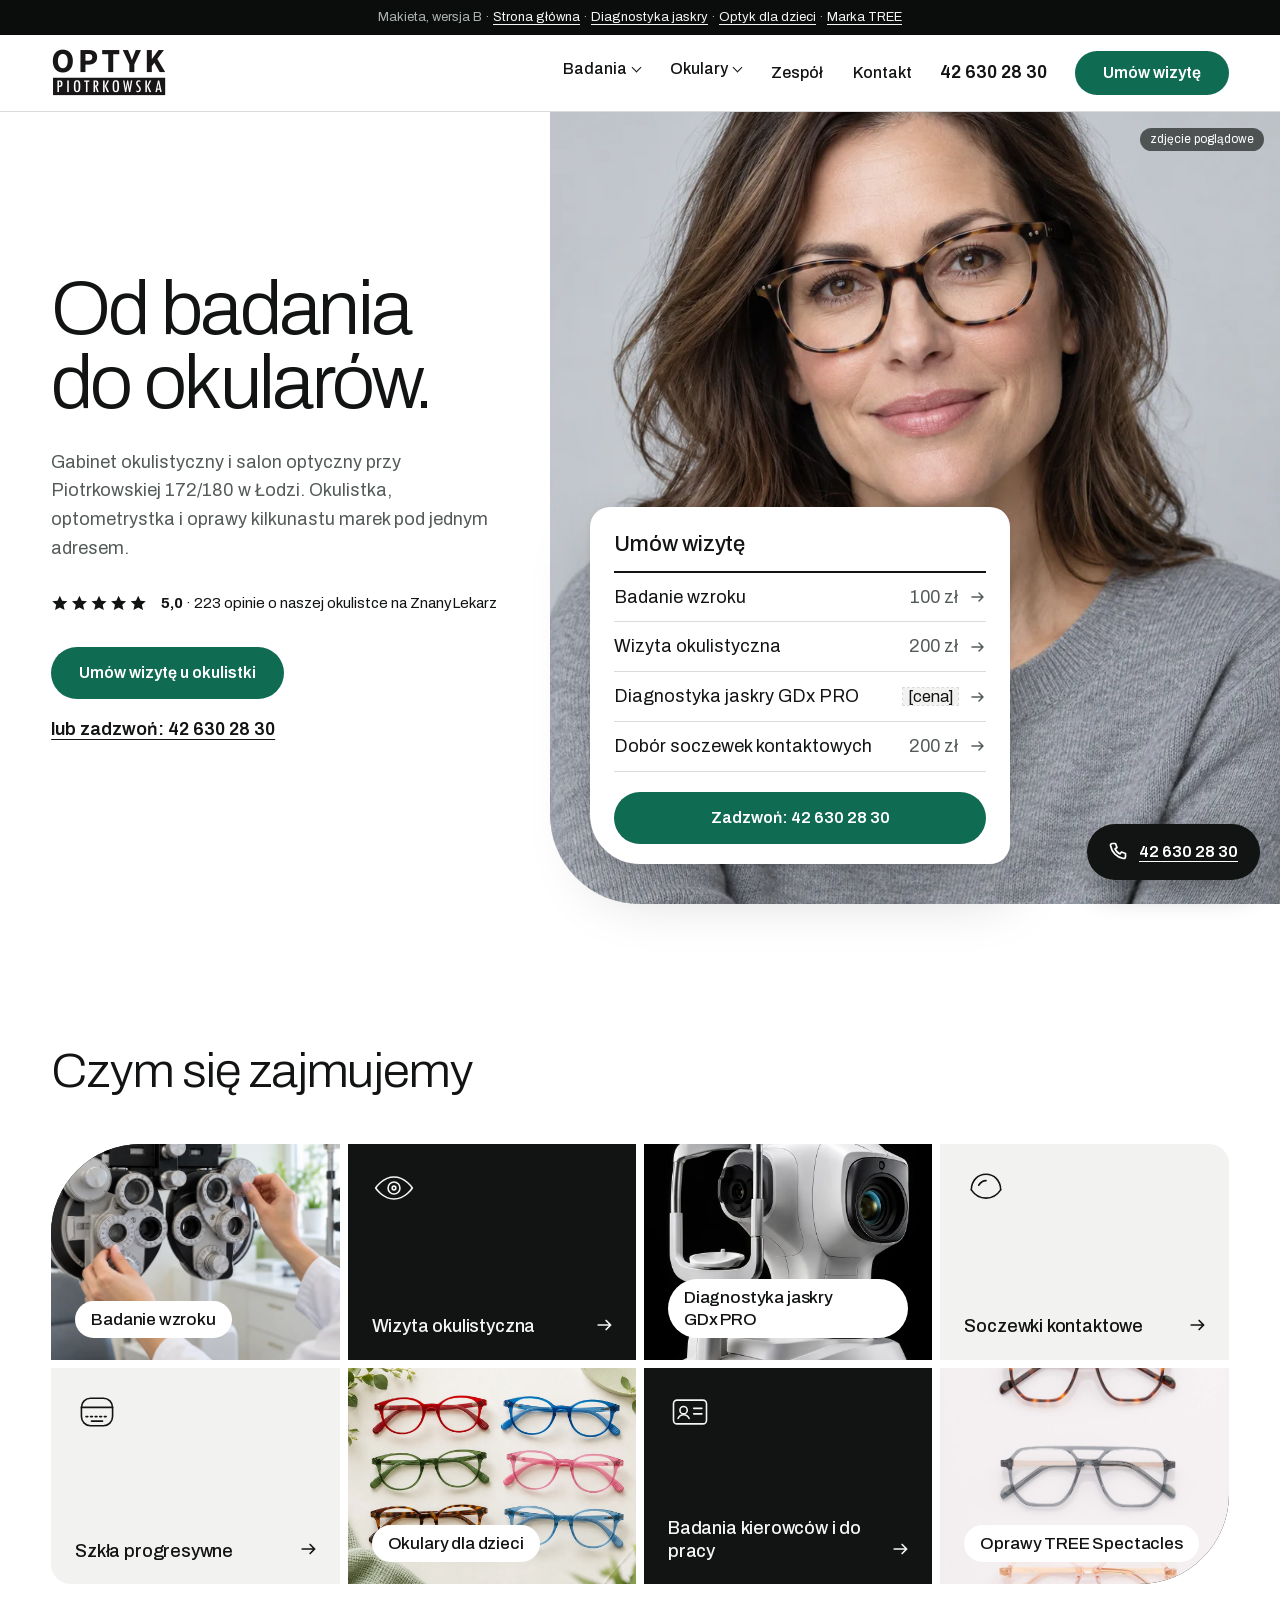
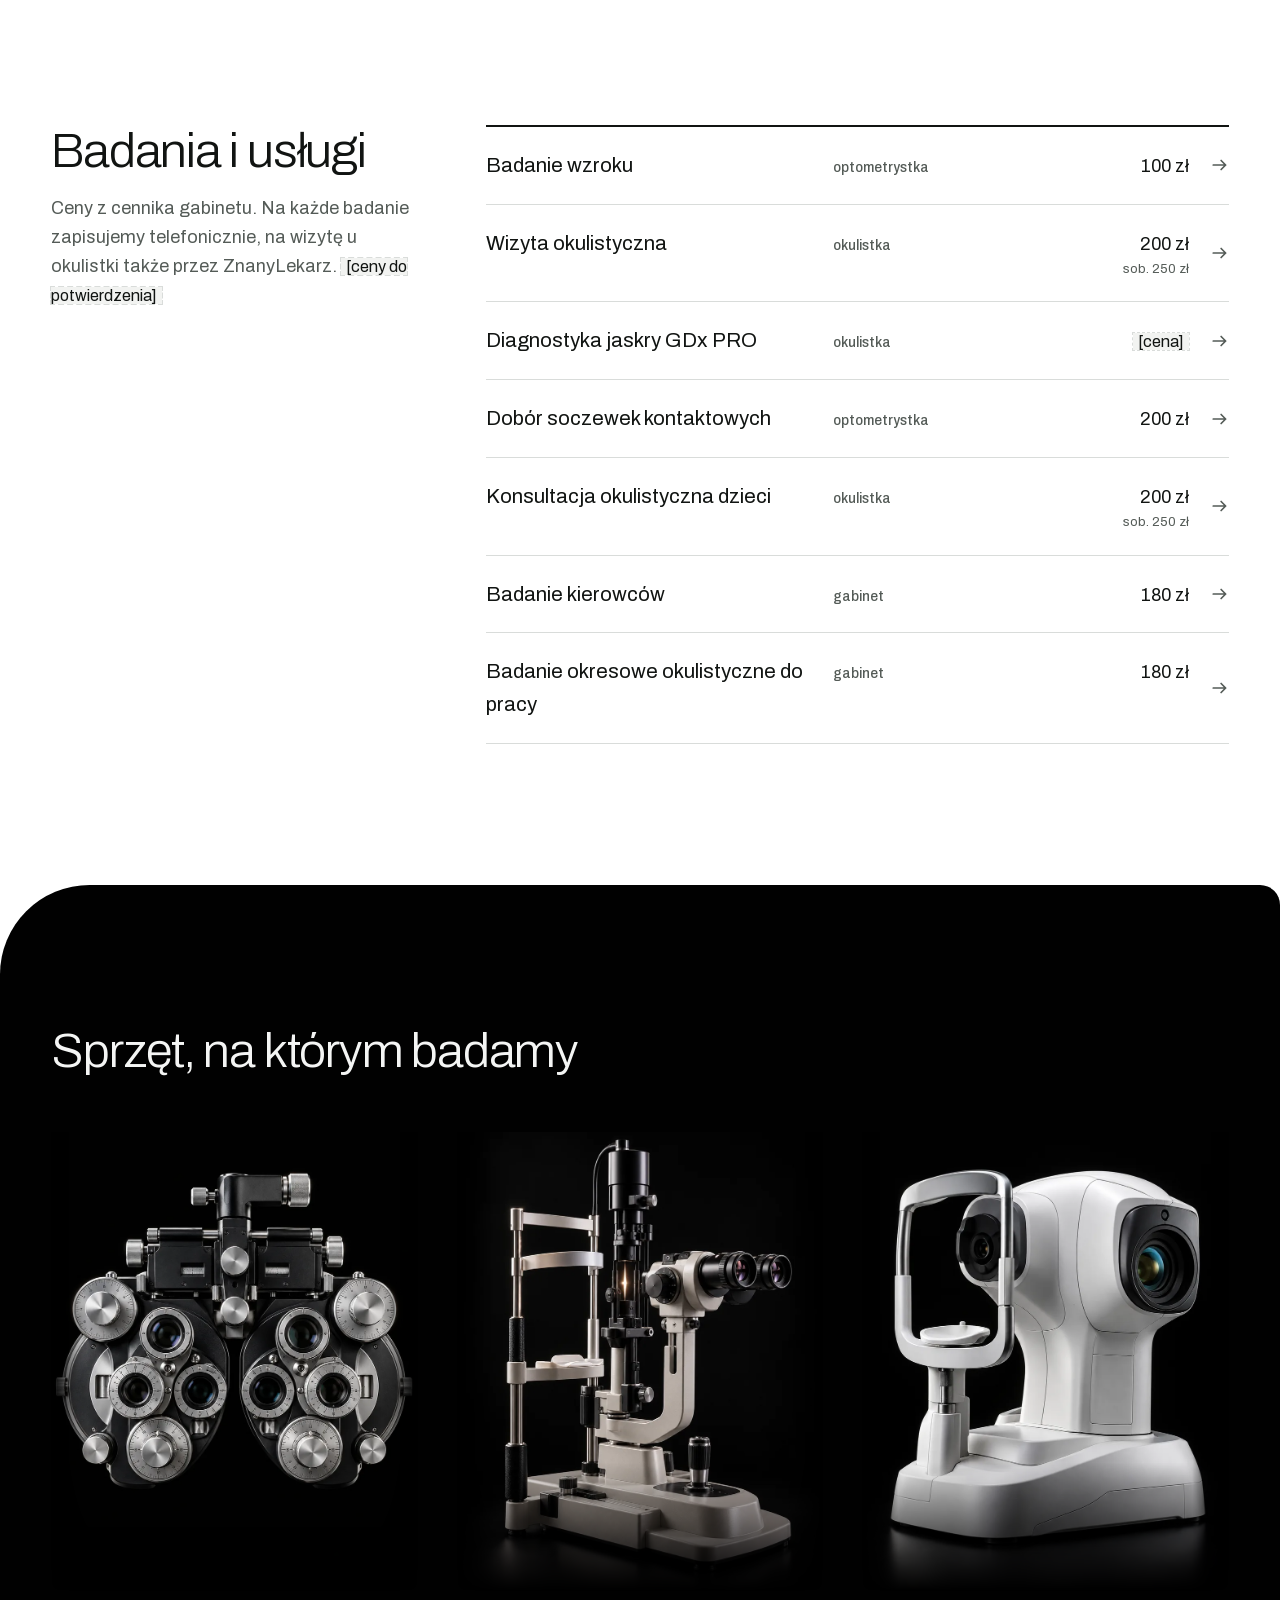
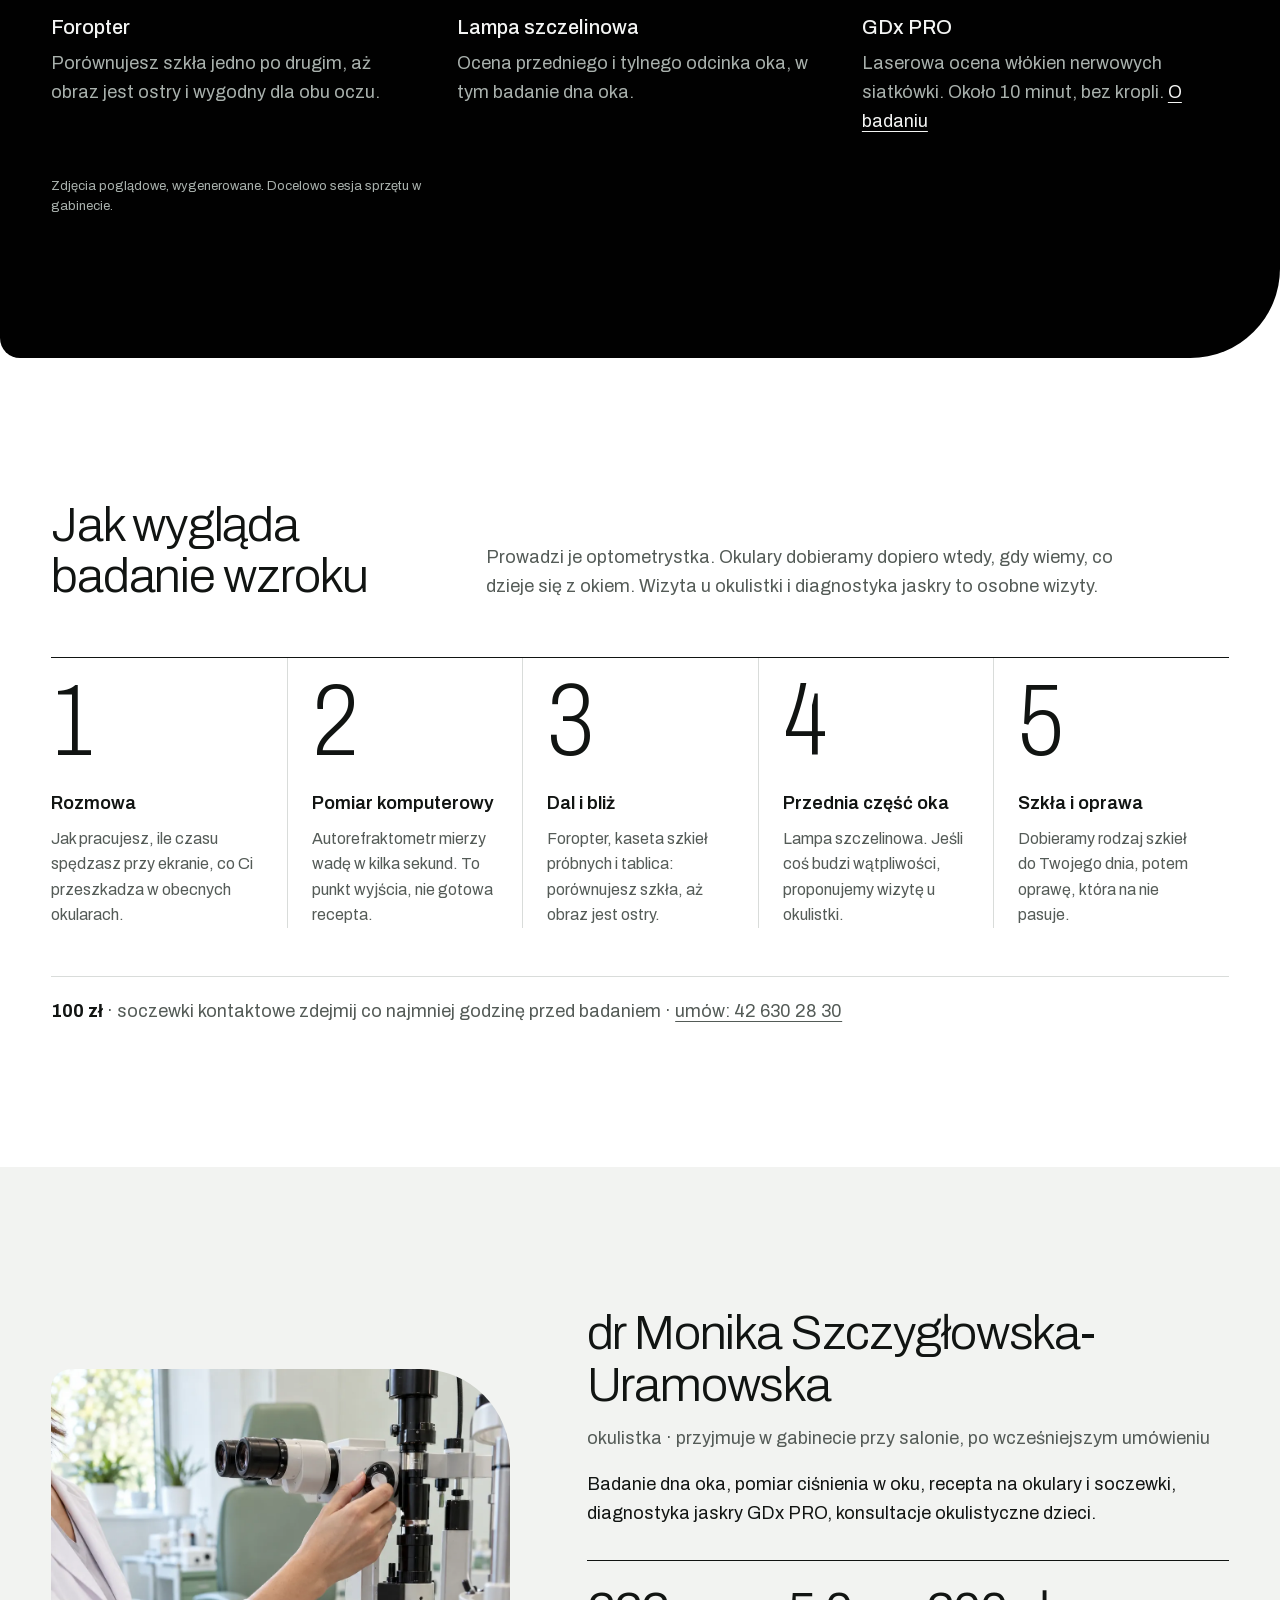
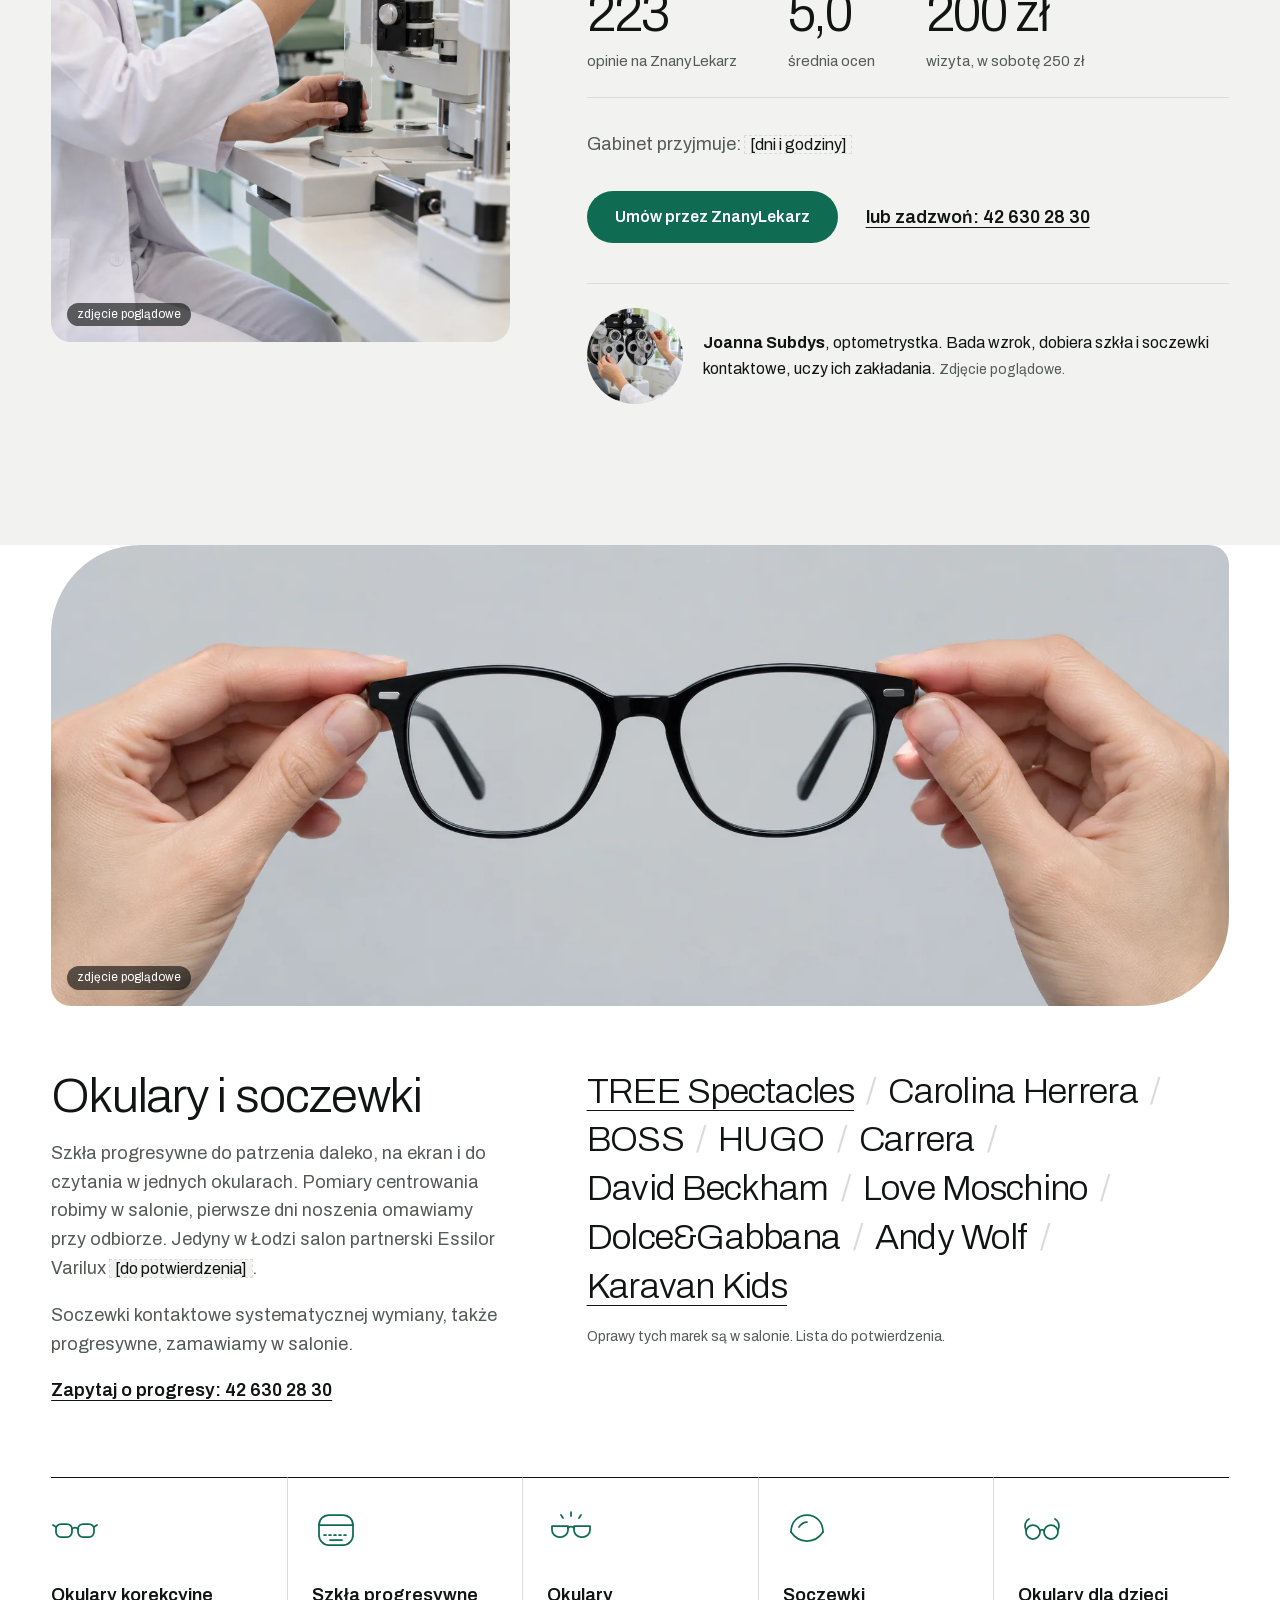
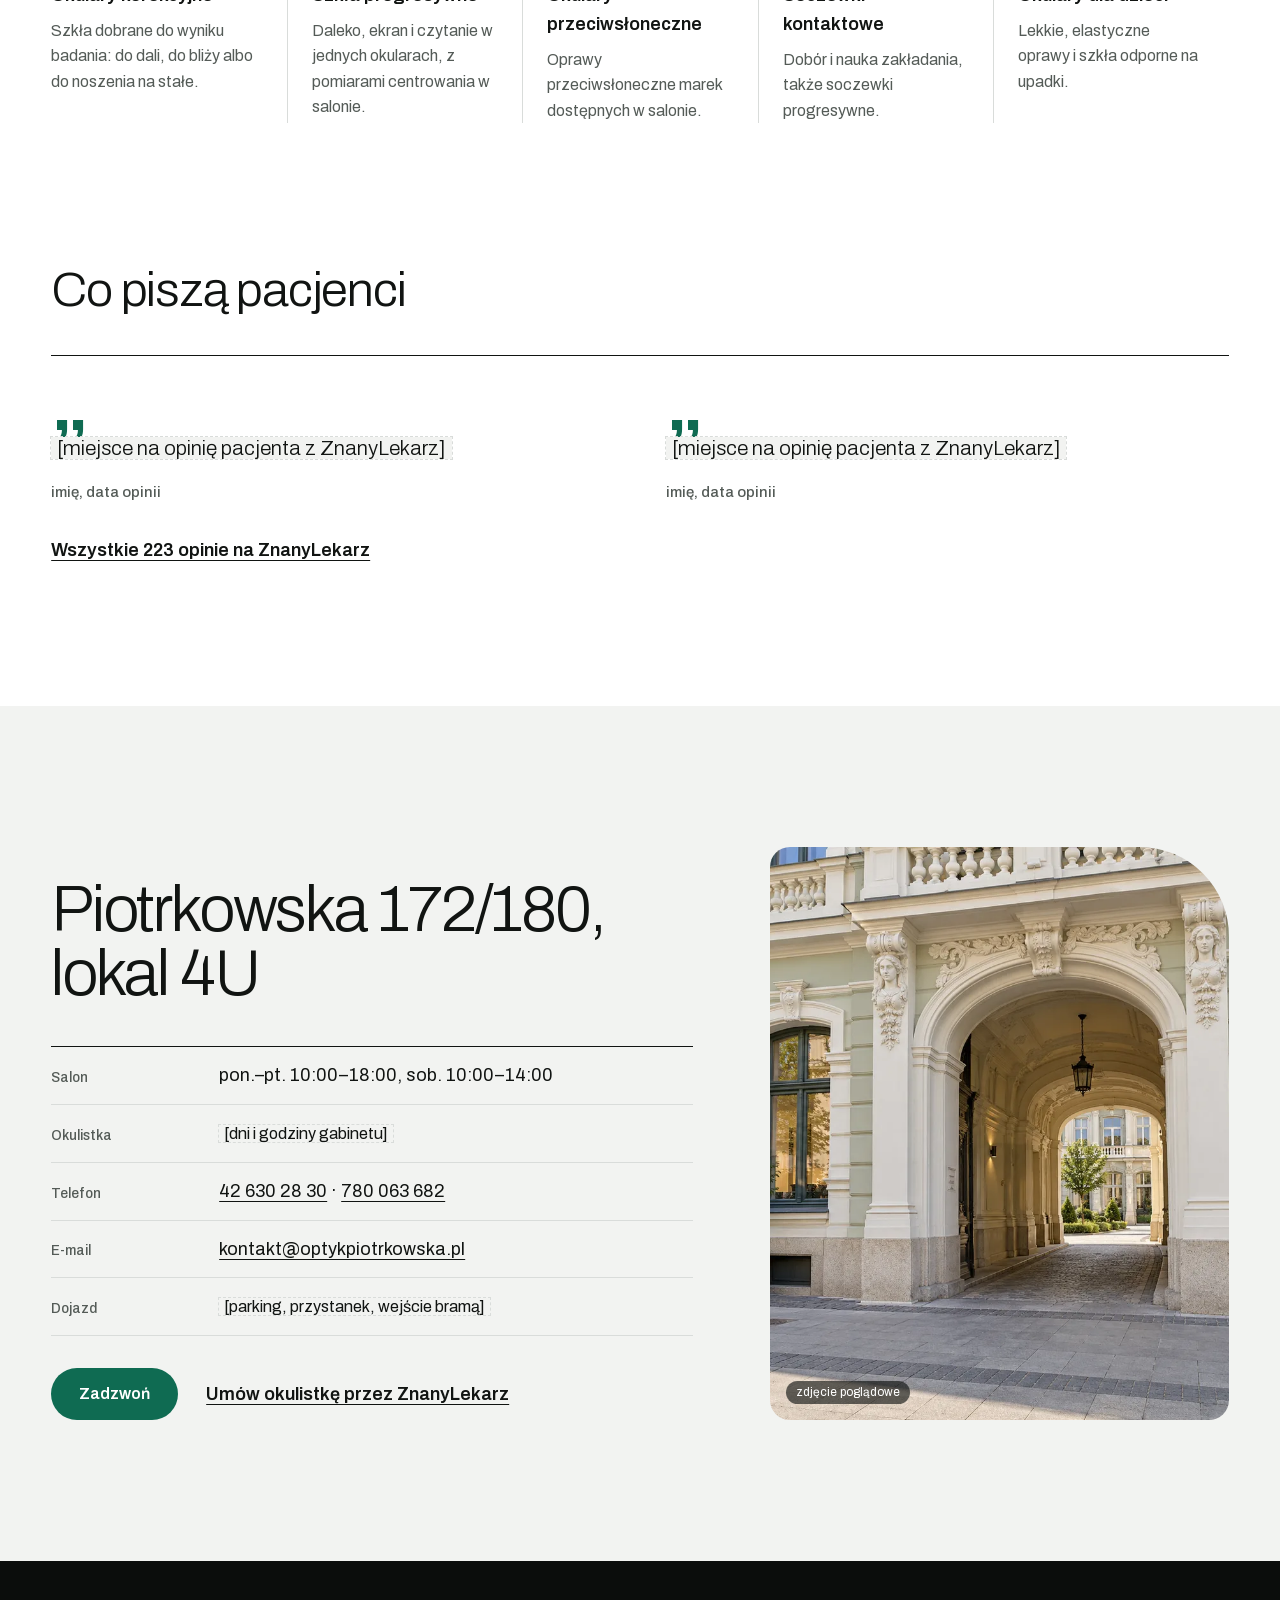
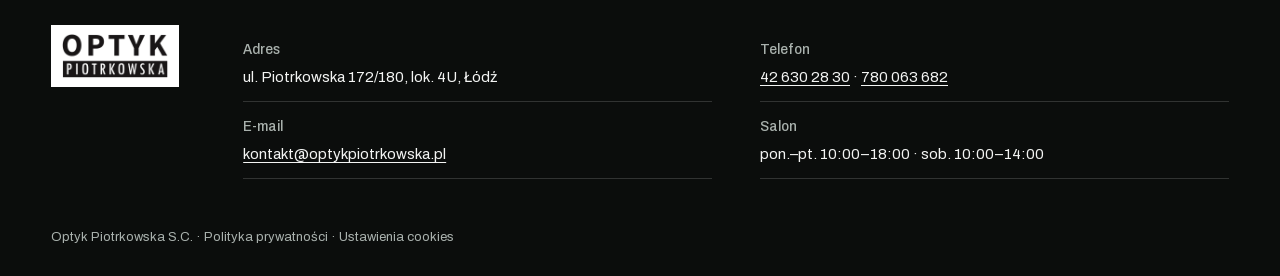
==== commit 7fac286c: "Update mockup version B" ====
--- a/index.html
+++ b/index.html
@@ -8,7 +8,7 @@
 <meta name="description" content="Gabinet okulistyczny i salon optyczny przy ul. Piotrkowskiej 172/180 w Łodzi. Badanie wzroku, diagnostyka jaskry GDx PRO, soczewki kontaktowe, szkła progresywne i oprawy premium.">
 <meta name="theme-color" content="#ffffff">
 <link rel="preload" href="fonts/archivo.woff2" as="font" type="font/woff2" crossorigin>
-<link rel="stylesheet" href="style.css?v=1d04fd92">
+<link rel="stylesheet" href="style.css?v=b69cbe27">
 </head>
 <body>
 <a class="skip" href="#tresc">Przejdź do treści</a>
--- a/style.css
+++ b/style.css
@@ -117,6 +117,8 @@
 /* The photo fills the column instead of setting the hero height, so the hero keeps its min-height */
 .hero__media img { position: absolute; inset: 0; width: 100%; height: 100%; object-fit: cover; object-position: 50% 100%; } /* face above the visit card */
 .visit { position: absolute; left: calc(43% + 40px); bottom: 40px; z-index: 2; width: 420px; padding: 28px 28px 22px; background: var(--white); border-radius: var(--radius); box-shadow: 0 30px 60px rgba(11, 13, 12, .18), 0 2px 6px rgba(11, 13, 12, .08); }
+/* The card's bottom-left corner runs parallel to the photo's large corner: same centre, radius less the 40px inset */
+.visit { --visit-inset: 40px; border-bottom-left-radius: max(var(--radius), calc(var(--radius-lg) - var(--visit-inset))); }
 .visit__title { margin: 0 0 8px; font-size: 1.375rem; font-weight: 500; letter-spacing: -.01em; }
 .visit__list { margin: 0 0 20px; padding: 0; list-style: none; border-top: 2px solid var(--ink); }
 .visit__list a { display: flex; justify-content: space-between; gap: 12px; padding: 13px 0; border-bottom: 1px solid var(--rule); text-decoration: none; }
@@ -323,7 +325,7 @@
   .nav, .top__phone { display: none; }
   .nav-toggle { display: inline-flex; align-items: center; min-height: 44px; padding: 0 18px; border: 1px solid var(--ink); border-radius: 999px; background: none; font: 600 .9375rem "Archivo", sans-serif; cursor: pointer; }
   .top__book { margin-left: auto; }
-  .visit { left: auto; right: var(--gutter); }
+  .visit { left: auto; right: var(--gutter); border-bottom-left-radius: var(--radius); }
   .table a { grid-template-columns: minmax(0, 1fr) 150px 24px; }
   .table__who { display: none; }
   .tiles { grid-template-columns: repeat(2, minmax(0, 1fr)); }
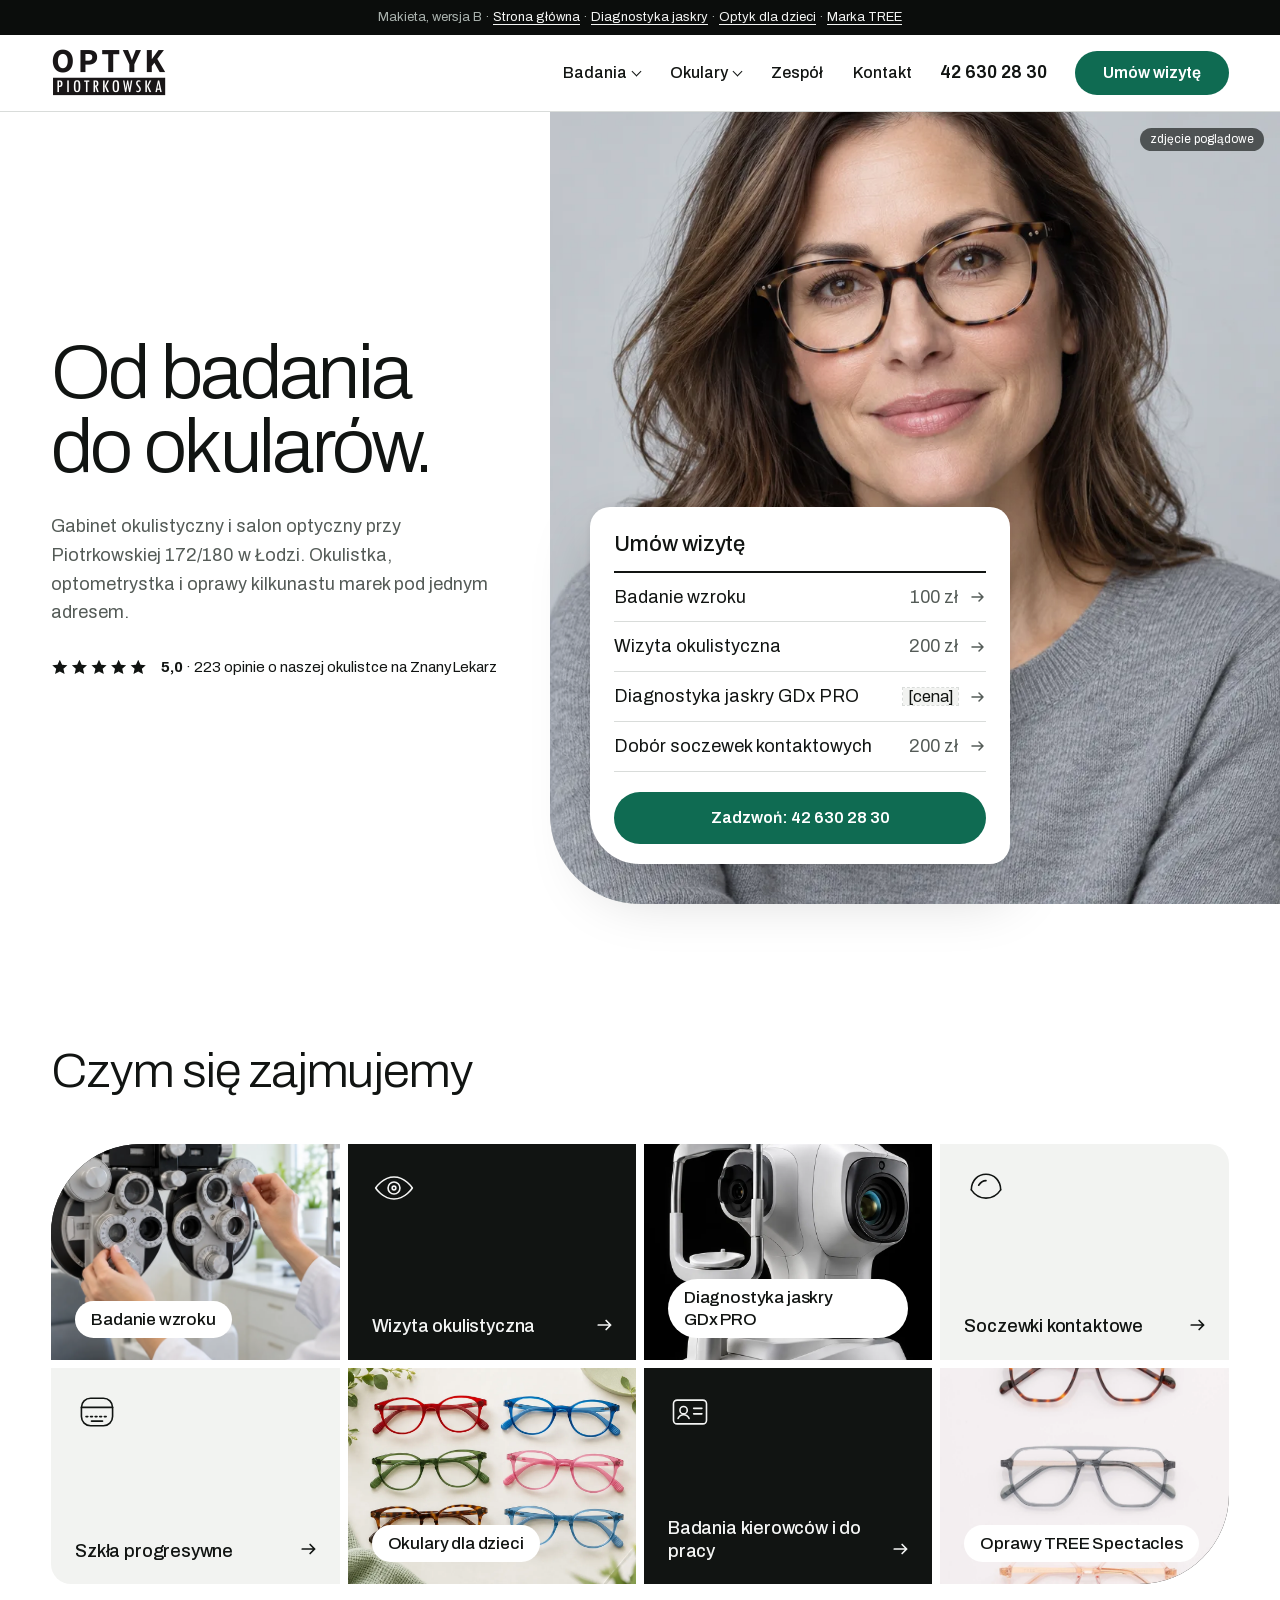
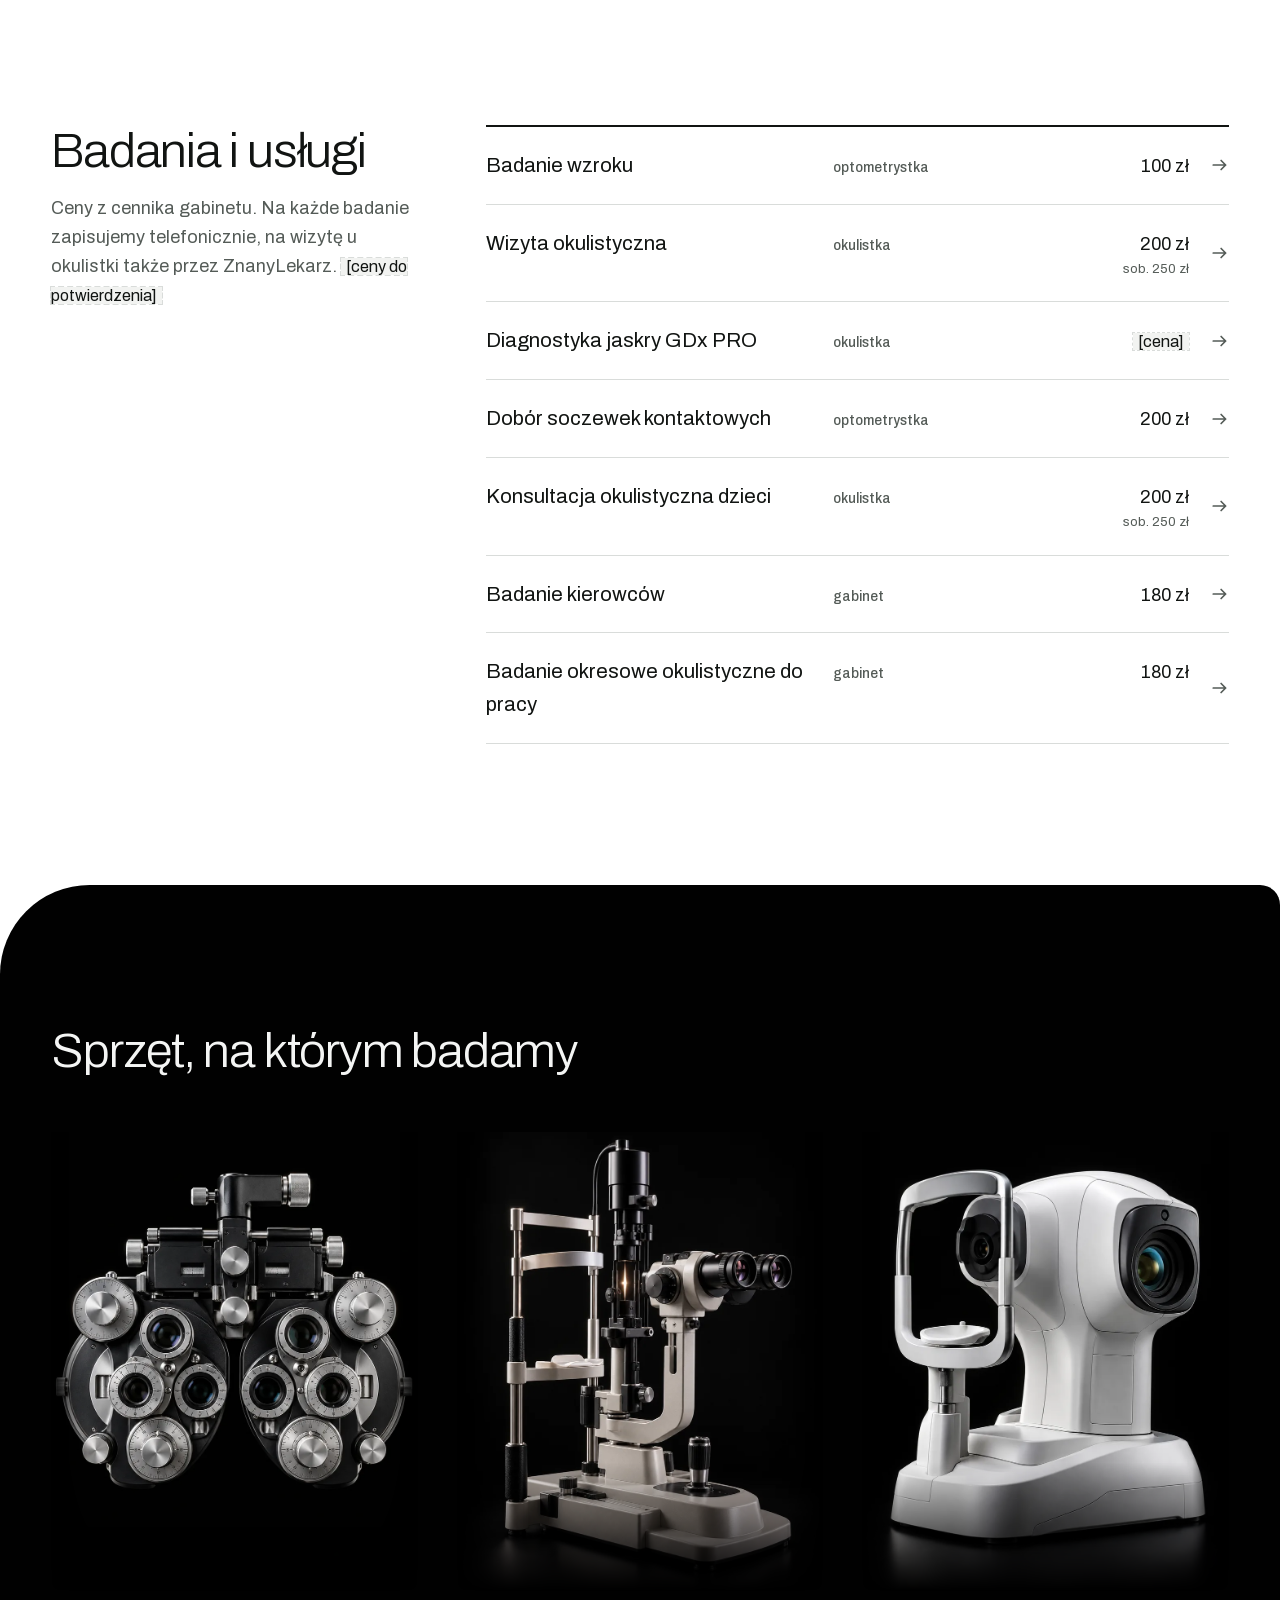
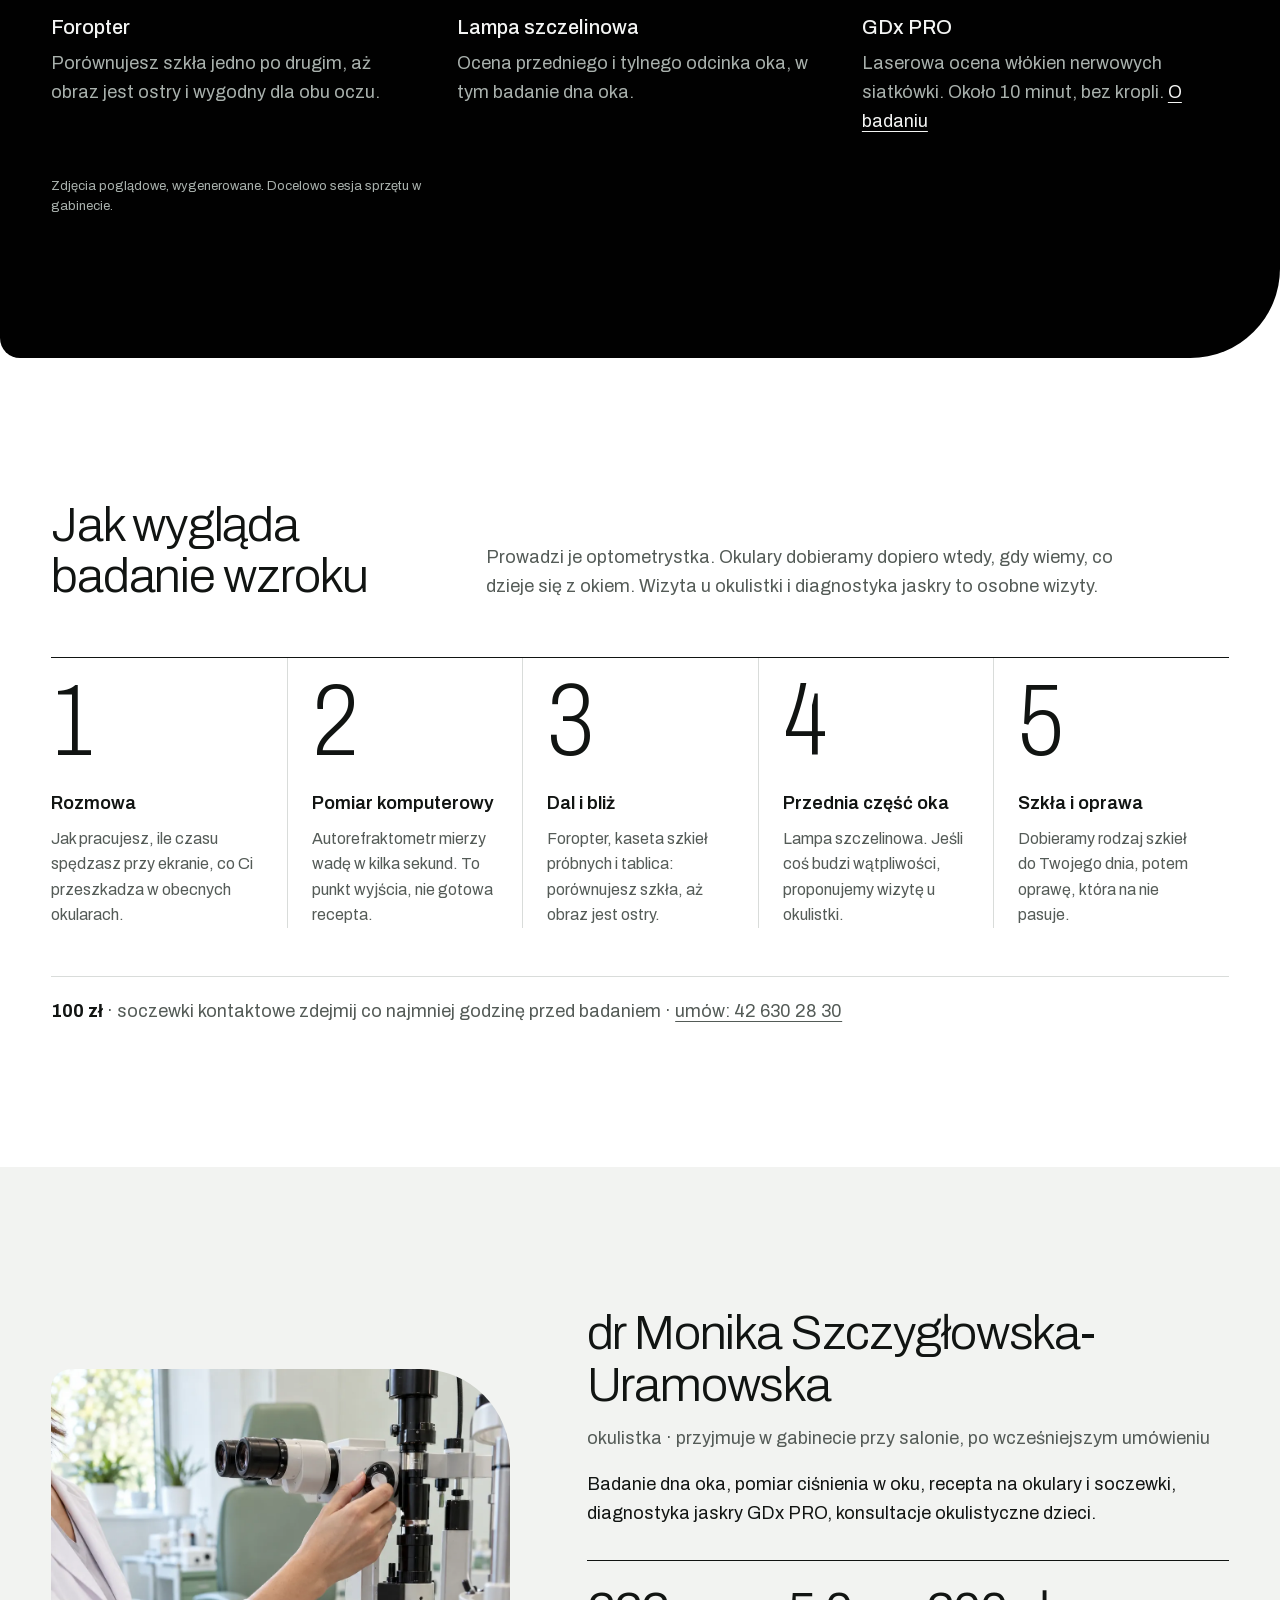
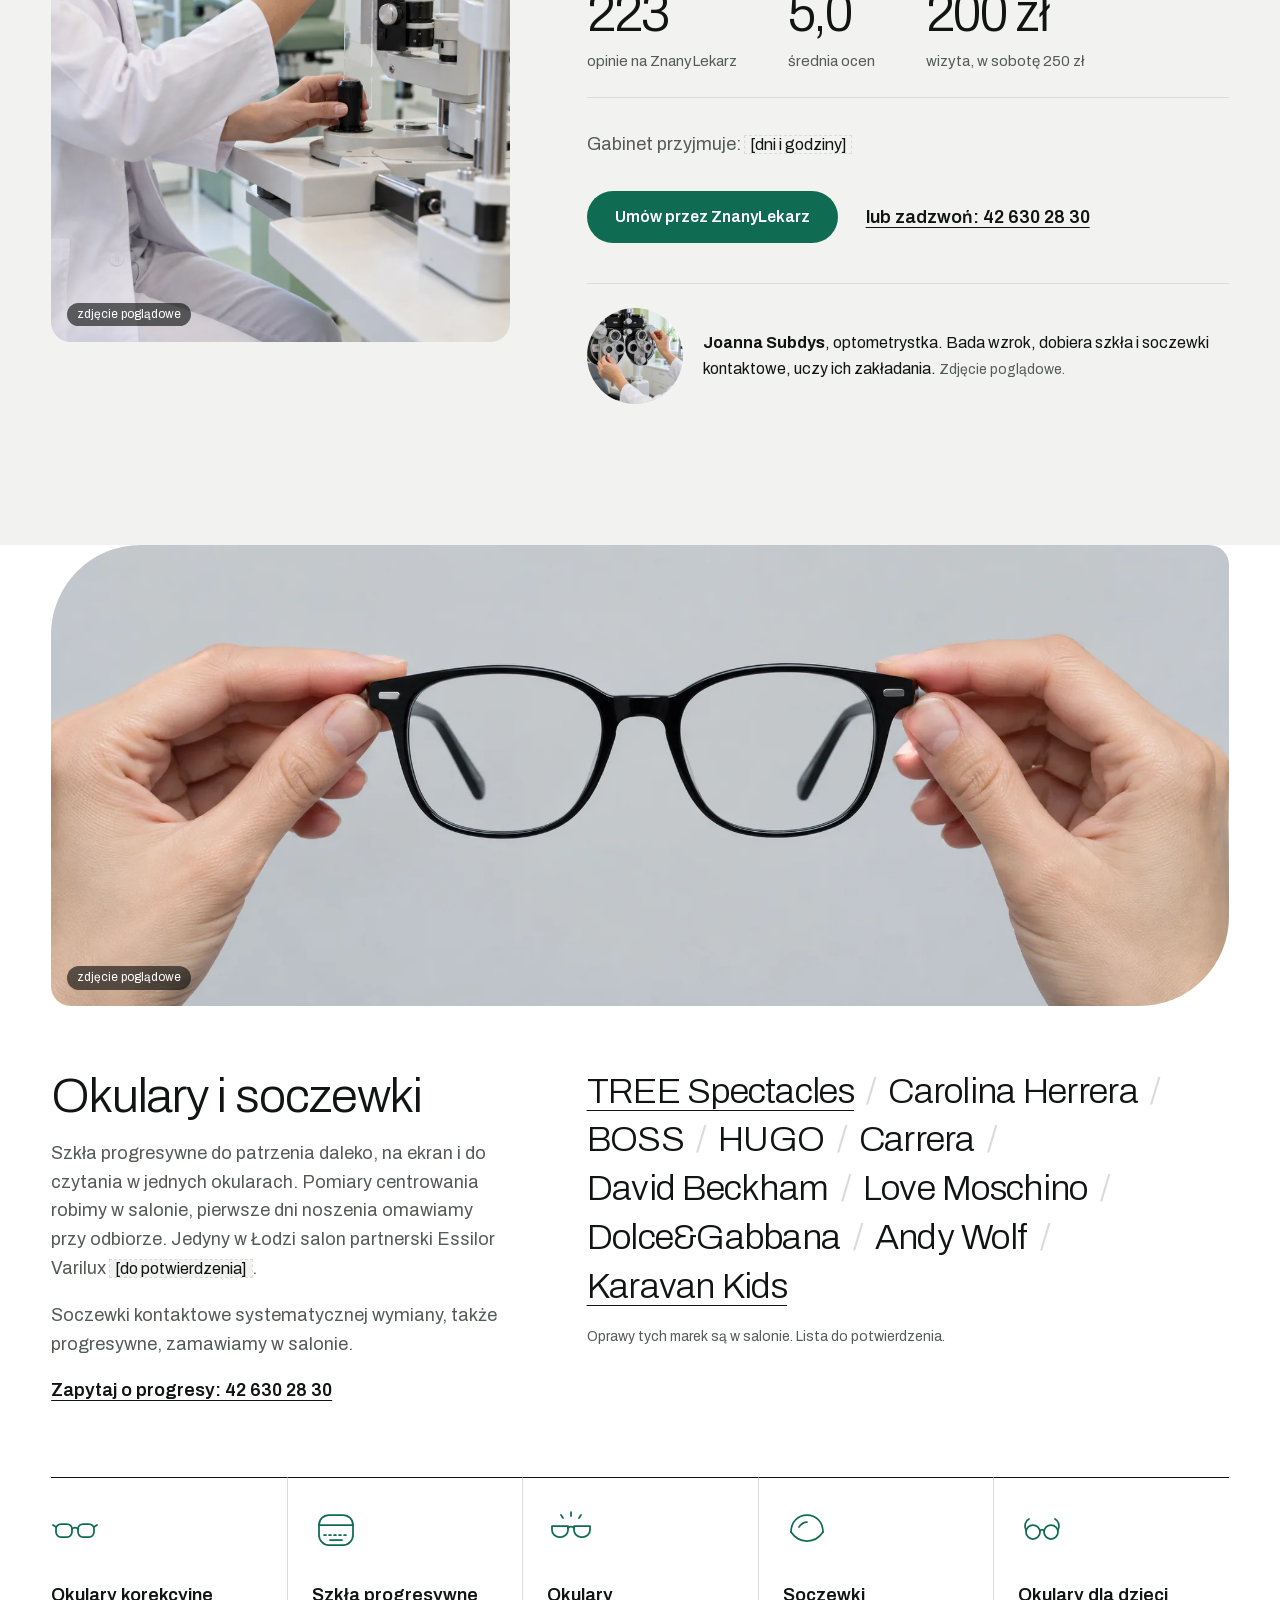
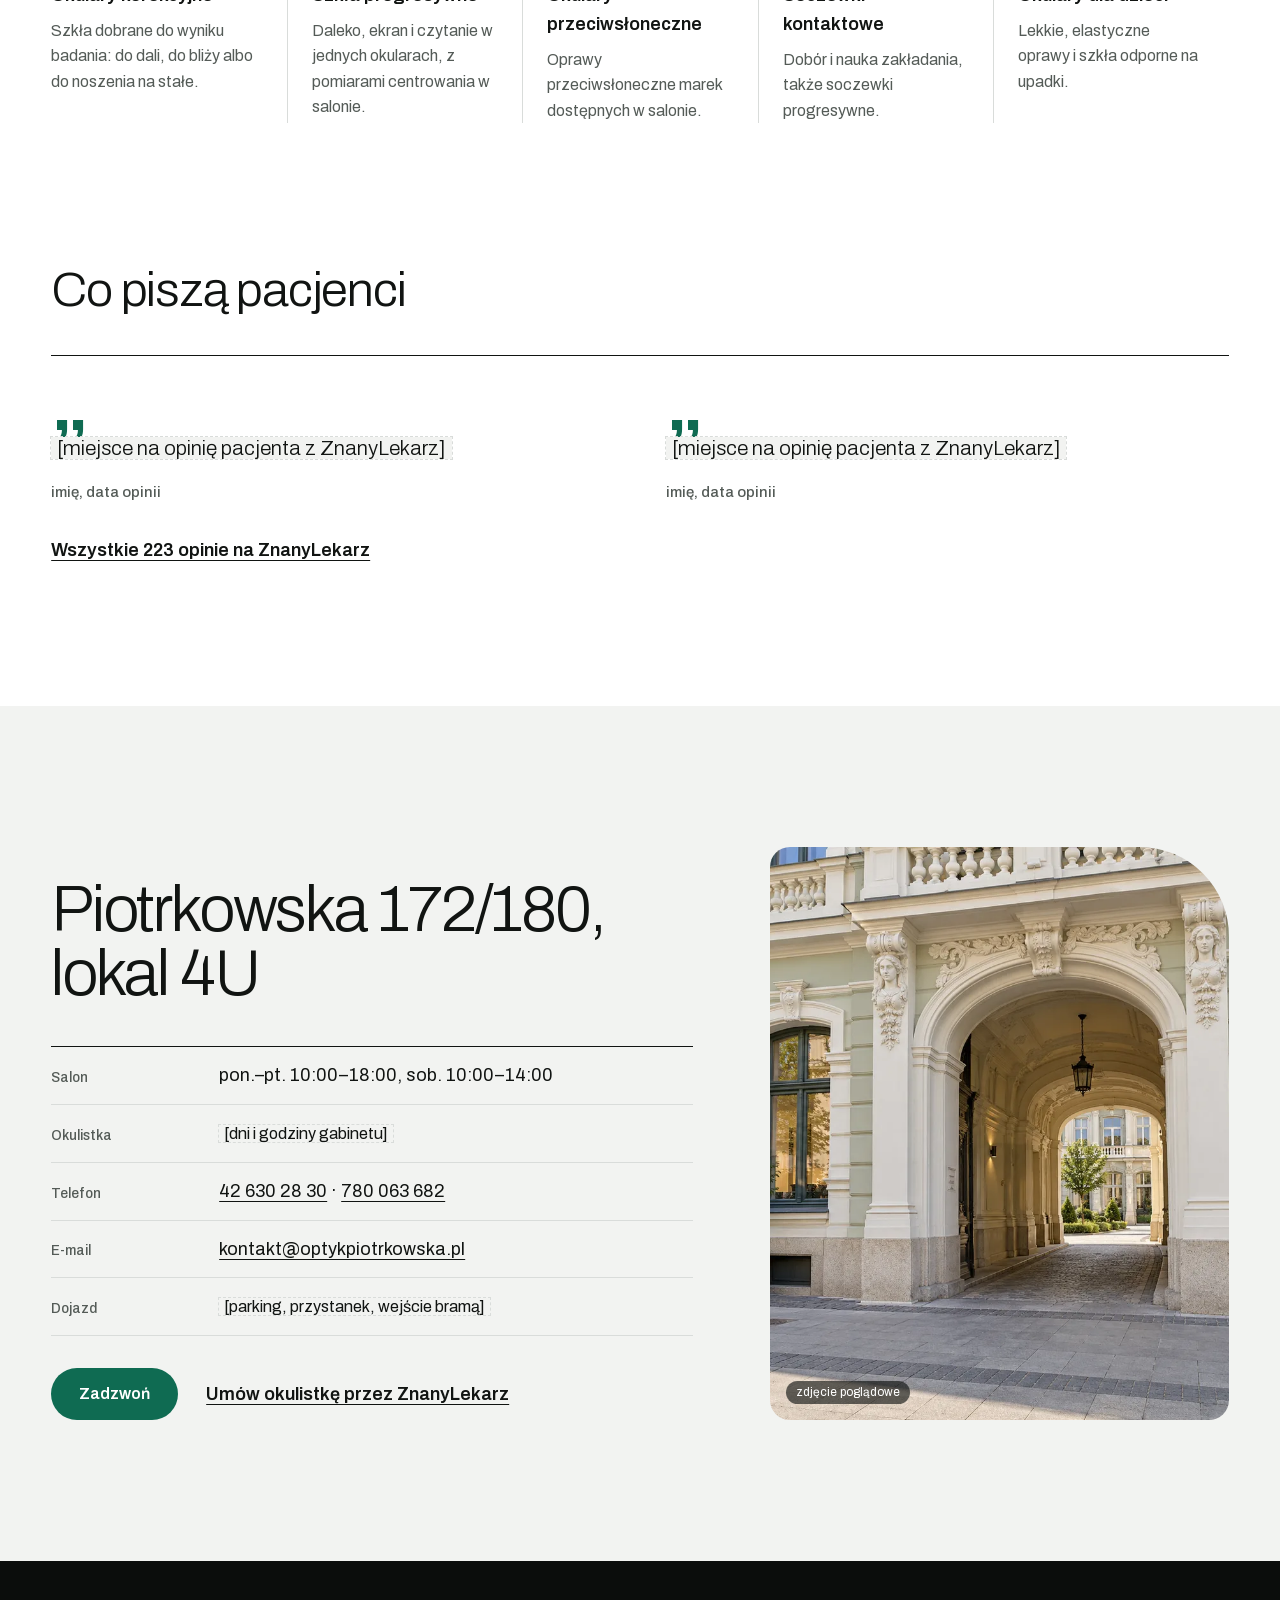
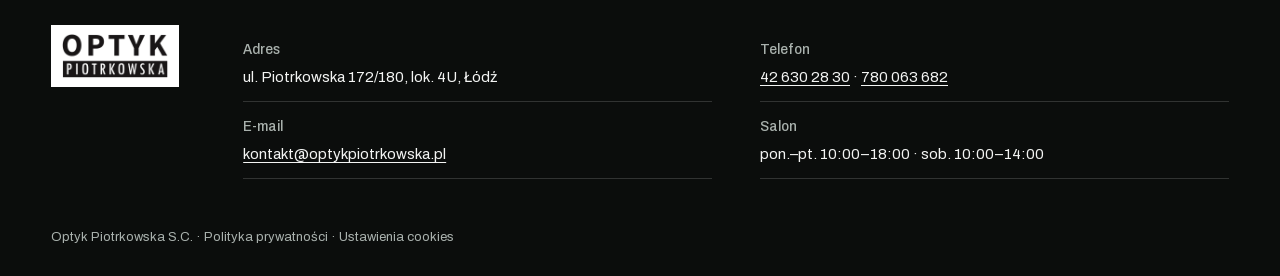
==== commit 7d570d72: "Update mockup version B" ====
--- a/index.html
+++ b/index.html
@@ -8,7 +8,7 @@
 <meta name="description" content="Gabinet okulistyczny i salon optyczny przy ul. Piotrkowskiej 172/180 w Łodzi. Badanie wzroku, diagnostyka jaskry GDx PRO, soczewki kontaktowe, szkła progresywne i oprawy premium.">
 <meta name="theme-color" content="#ffffff">
 <link rel="preload" href="fonts/archivo.woff2" as="font" type="font/woff2" crossorigin>
-<link rel="stylesheet" href="style.css?v=b69cbe27">
+<link rel="stylesheet" href="style.css?v=d2bdfa2d">
 </head>
 <body>
 <a class="skip" href="#tresc">Przejdź do treści</a>
@@ -25,25 +25,37 @@
         <li class="nav__group">
           <button class="nav__trigger" type="button" aria-expanded="false" aria-controls="menu-badania">Badania</button>
           <div class="nav__panel" id="menu-badania" hidden>
-            <ul>
-              <li><a href="#uslugi"><span>Badanie wzroku</span><span class="nav__price">100 zł</span></a></li>
-              <li><a href="#okulistka"><span>Wizyta okulistyczna</span><span class="nav__price">200 zł</span></a></li>
-              <li><a href="podstrona-jaskra.html"><span>Diagnostyka jaskry GDx PRO</span><span class="nav__price"><span class="tbd">[cena]</span></span></a></li>
-              <li><a href="#uslugi"><span>Dobór soczewek kontaktowych</span><span class="nav__price">200 zł</span></a></li>
-              <li><a href="podstrona-dzieci.html"><span>Konsultacja okulistyczna dzieci</span><span class="nav__price">200 zł</span></a></li>
-              <li><a href="#uslugi"><span>Badanie kierowców</span><span class="nav__price">180 zł</span></a></li>
-            </ul>
+            <div class="nav__panel-inner">
+              <ul class="nav__rows">
+                <li><a href="#uslugi"><span>Badanie wzroku</span><span class="nav__price">100 zł</span></a></li>
+                <li><a href="#okulistka"><span>Wizyta okulistyczna</span><span class="nav__price">200 zł</span></a></li>
+                <li><a href="podstrona-jaskra.html"><span>Diagnostyka jaskry GDx PRO</span><span class="nav__price"><span class="tbd">[cena]</span></span></a></li>
+                <li><a href="#uslugi"><span>Dobór soczewek kontaktowych</span><span class="nav__price">200 zł</span></a></li>
+                <li><a href="podstrona-dzieci.html"><span>Konsultacja okulistyczna dzieci</span><span class="nav__price">200 zł</span></a></li>
+                <li><a href="#uslugi"><span>Badanie kierowców</span><span class="nav__price">180 zł</span></a></li>
+              </ul>
+              <div class="nav__cta">
+                <p class="nav__cta-title">Umów wizytę</p>
+                <a class="nav__cta-phone" href="tel:+48426302830">42 630 28 30</a>
+                <p>Okulistkę umówisz też przez <a href="https://www.znanylekarz.pl/profil/monika-szczyglowska-uramowska" rel="noopener">ZnanyLekarz</a>.</p>
+                <p>Salon: pon.–pt. 10–18, sob. 10–14</p>
+              </div>
+            </div>
           </div>
         </li>
         <li class="nav__group">
           <button class="nav__trigger" type="button" aria-expanded="false" aria-controls="menu-okulary">Okulary</button>
           <div class="nav__panel" id="menu-okulary" hidden>
-            <ul>
-              <li><a href="#okulary"><span>Szkła progresywne</span></a></li>
-              <li><a href="#okulary"><span>Oprawy i marki</span></a></li>
-              <li><a href="marka-tree.html"><span>TREE Spectacles</span></a></li>
-              <li><a href="podstrona-dzieci.html"><span>Okulary dla dzieci</span></a></li>
-            </ul>
+            <div class="nav__panel-inner">
+              <ul class="nav__rows nav__rows--single">
+                <li><a href="#okulary"><span>Szkła progresywne</span></a></li>
+                <li><a href="#okulary"><span>Oprawy i marki</span></a></li>
+                <li><a href="marka-tree.html"><span>TREE Spectacles</span></a></li>
+                <li><a href="podstrona-dzieci.html"><span>Okulary dla dzieci</span></a></li>
+              </ul>
+              <a class="nav__card" href="marka-tree.html"><img src="img/marki/tree-pilotki.webp" width="1440" height="1802" alt=""><span>Oprawy TREE Spectacles</span></a>
+              <a class="nav__card" href="podstrona-dzieci.html"><img src="img/poglad/oprawy-dzieci.webp" width="1200" height="800" alt=""><span>Okulary dla dzieci</span></a>
+            </div>
           </div>
         </li>
         <li><a class="nav__link" href="#okulistka">Zespół</a></li>
@@ -77,6 +89,7 @@
       <li><a href="#okulistka">Zespół</a></li>
       <li><a href="#kontakt">Kontakt</a></li>
     </ul>
+    <p class="menu-mobile__cta"><a class="btn btn--book" href="tel:+48426302830">Zadzwoń: 42 630 28 30</a> <a class="link" href="https://www.znanylekarz.pl/profil/monika-szczyglowska-uramowska" rel="noopener">ZnanyLekarz</a></p>
   </nav>
 </header>
 
@@ -87,10 +100,6 @@
     <h1 id="hero-title" class="display"><span class="line">Od badania</span> <span class="line">do&nbsp;okularów.</span></h1>
     <p class="hero__lede">Gabinet okulistyczny i salon optyczny przy Piotrkowskiej 172/180 w&nbsp;Łodzi. Okulistka, optometrystka i&nbsp;oprawy kilkunastu marek pod jednym adresem.</p>
     <p class="rating"><svg class="stars" viewBox="0 0 100 18" aria-hidden="true"><use href="#star" x="0" width="18" height="18"/><use href="#star" x="20" width="18" height="18"/><use href="#star" x="40" width="18" height="18"/><use href="#star" x="60" width="18" height="18"/><use href="#star" x="80" width="18" height="18"/></svg><span><strong>5,0</strong> · 223 opinie o naszej okulistce na ZnanyLekarz</span></p>
-    <div class="actions">
-      <a class="btn btn--book" href="https://www.znanylekarz.pl/profil/monika-szczyglowska-uramowska" rel="noopener">Umów wizytę u okulistki</a>
-      <a class="link" href="tel:+48426302830">lub zadzwoń: 42&nbsp;630&nbsp;28&nbsp;30</a>
-    </div>
   </div>
 
   <div class="hero__media">
@@ -311,6 +320,6 @@
 <!-- Service-row preview: follows the pointer over the service table -->
 <div class="peek" aria-hidden="true"><img src="img/obj-foropter.webp" width="900" height="1125" alt=""></div>
 
-<script src="app.js?v=20f8b50d" defer></script>
+<script src="app.js?v=04daa71e" defer></script>
 </body>
 </html>
--- a/style.css
+++ b/style.css
@@ -84,17 +84,34 @@
 .top__inner { max-width: 1440px; margin: 0 auto; height: var(--header); padding: 0 var(--gutter); display: flex; align-items: center; gap: 28px; }
 .top__logo img { width: 116px; }
 .nav { margin-left: auto; }
-.nav__list { display: flex; gap: 30px; margin: 0; padding: 0; list-style: none; }
-.nav__link, .nav__trigger { display: inline-flex; align-items: center; gap: 6px; padding: 10px 0; border: 0; background: none; color: var(--ink); text-decoration: none; cursor: pointer; font-family: inherit; }
+.nav__list { display: flex; align-items: center; gap: 30px; margin: 0; padding: 0; list-style: none; }
+.nav__link, .nav__trigger { display: inline-flex; align-items: center; gap: 6px; height: 44px; padding: 0; line-height: 1; font-size: 1rem; border: 0; background: none; color: var(--ink); text-decoration: none; cursor: pointer; font-family: inherit; }
 .nav__trigger::after { content: ""; width: 7px; height: 7px; margin-top: -3px; border-right: 1.5px solid currentColor; border-bottom: 1.5px solid currentColor; transform: rotate(45deg); transition: transform .25s var(--ease); }
 .nav__trigger[aria-expanded="true"]::after { transform: rotate(-135deg); margin-top: 3px; }
 .nav__link:hover, .nav__trigger:hover, .nav__trigger[aria-expanded="true"] { text-decoration: underline; text-decoration-thickness: 2px; text-underline-offset: 8px; }
-.nav__group { position: relative; }
-.nav__panel { position: absolute; top: calc(100% + 18px); left: -24px; width: 380px; padding: 8px 24px; background: var(--white); border: 1px solid var(--rule); border-radius: var(--radius); box-shadow: 0 24px 48px rgba(11, 13, 12, .12); }
-.nav__panel ul { margin: 0; padding: 0; list-style: none; }
-.nav__panel a { display: flex; justify-content: space-between; gap: 16px; padding: 14px 0; border-bottom: 1px solid var(--rule); text-decoration: none; }
-.nav__panel li:last-child a { border-bottom: 0; }
-.nav__panel a:hover span:first-child { color: var(--book); }
+.nav__group { position: static; }
+/* Dropdown: a full-width panel flush under the header, content on the page grid */
+.nav__panel { position: absolute; top: 100%; left: 0; right: 0; z-index: 39; background: var(--white); border-top: 1px solid var(--rule); box-shadow: 0 28px 40px -20px rgba(11, 13, 12, .22); }
+.nav__panel:not([hidden]) { animation: panel-in .25s var(--ease); }
+@keyframes panel-in { from { opacity: 0; transform: translateY(-6px); } }
+.nav__panel-inner { max-width: var(--wrap); margin: 0 auto; padding: 36px var(--gutter) 44px; display: grid; grid-template-columns: minmax(0, 2fr) minmax(0, 1fr); gap: 48px; align-items: start; }
+.nav__rows { display: grid; grid-template-columns: 1fr 1fr; column-gap: 48px; margin: 0; padding: 0; list-style: none; border-top: 2px solid var(--ink); }
+.nav__rows a { display: flex; justify-content: space-between; align-items: center; gap: 16px; min-height: 64px; border-bottom: 1px solid var(--rule); text-decoration: none; font-size: 1.125rem; }
+.nav__rows a:hover span:first-child { color: var(--book); }
+.nav__rows--single { grid-template-columns: 1fr; }
+.nav__cta { padding: 24px 28px; background: var(--mist); border-radius: var(--radius); }
+.nav__cta p { margin: 0; font-size: .9375rem; color: var(--ink-2); }
+.nav__cta p + p { margin-top: 4px; }
+.nav__cta .nav__cta-title { margin: 0 0 6px; font-size: 1.125rem; font-weight: 500; color: var(--ink); }
+.nav__cta-phone { display: block; margin-bottom: 12px; font-size: 1.75rem; font-weight: 300; letter-spacing: -.02em; text-decoration: none; font-variant-numeric: tabular-nums; }
+.nav__cta-phone:hover { color: var(--book); }
+#menu-okulary .nav__panel-inner { grid-template-columns: minmax(0, 1fr) minmax(0, 1fr) minmax(0, 1fr); }
+.nav__card { position: relative; display: block; aspect-ratio: 4 / 3; overflow: hidden; border-radius: var(--radius); text-decoration: none; }
+.nav__card img { width: 100%; height: 100%; object-fit: cover; transition: transform .6s var(--ease); }
+.nav__card:hover img { transform: scale(1.04); }
+.nav__card span { position: absolute; left: 14px; bottom: 14px; padding: 6px 14px; border-radius: 999px; background: var(--white); font-size: .9375rem; }
+.menu-mobile__cta { display: flex; flex-wrap: wrap; align-items: center; gap: 12px 20px; margin: 24px 0 0; }
+.menu-mobile__cta .btn { padding: 0 22px; }
 .nav__price { color: var(--ink-2); font-size: .9375rem; white-space: nowrap; }
 .top__phone { font-weight: 600; text-decoration: none; white-space: nowrap; }
 .top__book { min-height: 44px; }
@@ -279,7 +296,8 @@
 /* Floating phone (Ortorad) */
 .float-call { position: fixed; right: 20px; bottom: 20px; z-index: 45; display: grid; place-items: center; width: 56px; height: 56px; border-radius: 50%; background: var(--ink); color: var(--white); box-shadow: 0 12px 28px rgba(11, 13, 12, .3); }
 .float-call svg { width: 24px; height: 24px; fill: none; stroke: currentColor; stroke-width: 1.7; stroke-linejoin: round; }
-.float-call { transition: background-color .2s var(--ease); }
+.float-call { transition: background-color .2s var(--ease), opacity .3s var(--ease), transform .3s var(--ease); }
+.float-call.is-away { opacity: 0; transform: translateY(12px); pointer-events: none; visibility: hidden; }
 .float-call:hover { background: var(--book); }
 .float-call__no { display: none; }
 @media (min-width: 1101px) {
@@ -395,7 +413,8 @@
 }
 
 @media (prefers-reduced-motion: reduce) {
-  .table__name, .table a::after, .peek, .faq summary::after, .nav__trigger::after, .tile img, .tile::after { transition: none; }
+  .table__name, .table a::after, .peek, .faq summary::after, .nav__trigger::after, .tile img, .tile::after, .nav__card img { transition: none; }
+  .nav__panel:not([hidden]) { animation: none; }
   .tile:hover img { transform: none; }
 }
 
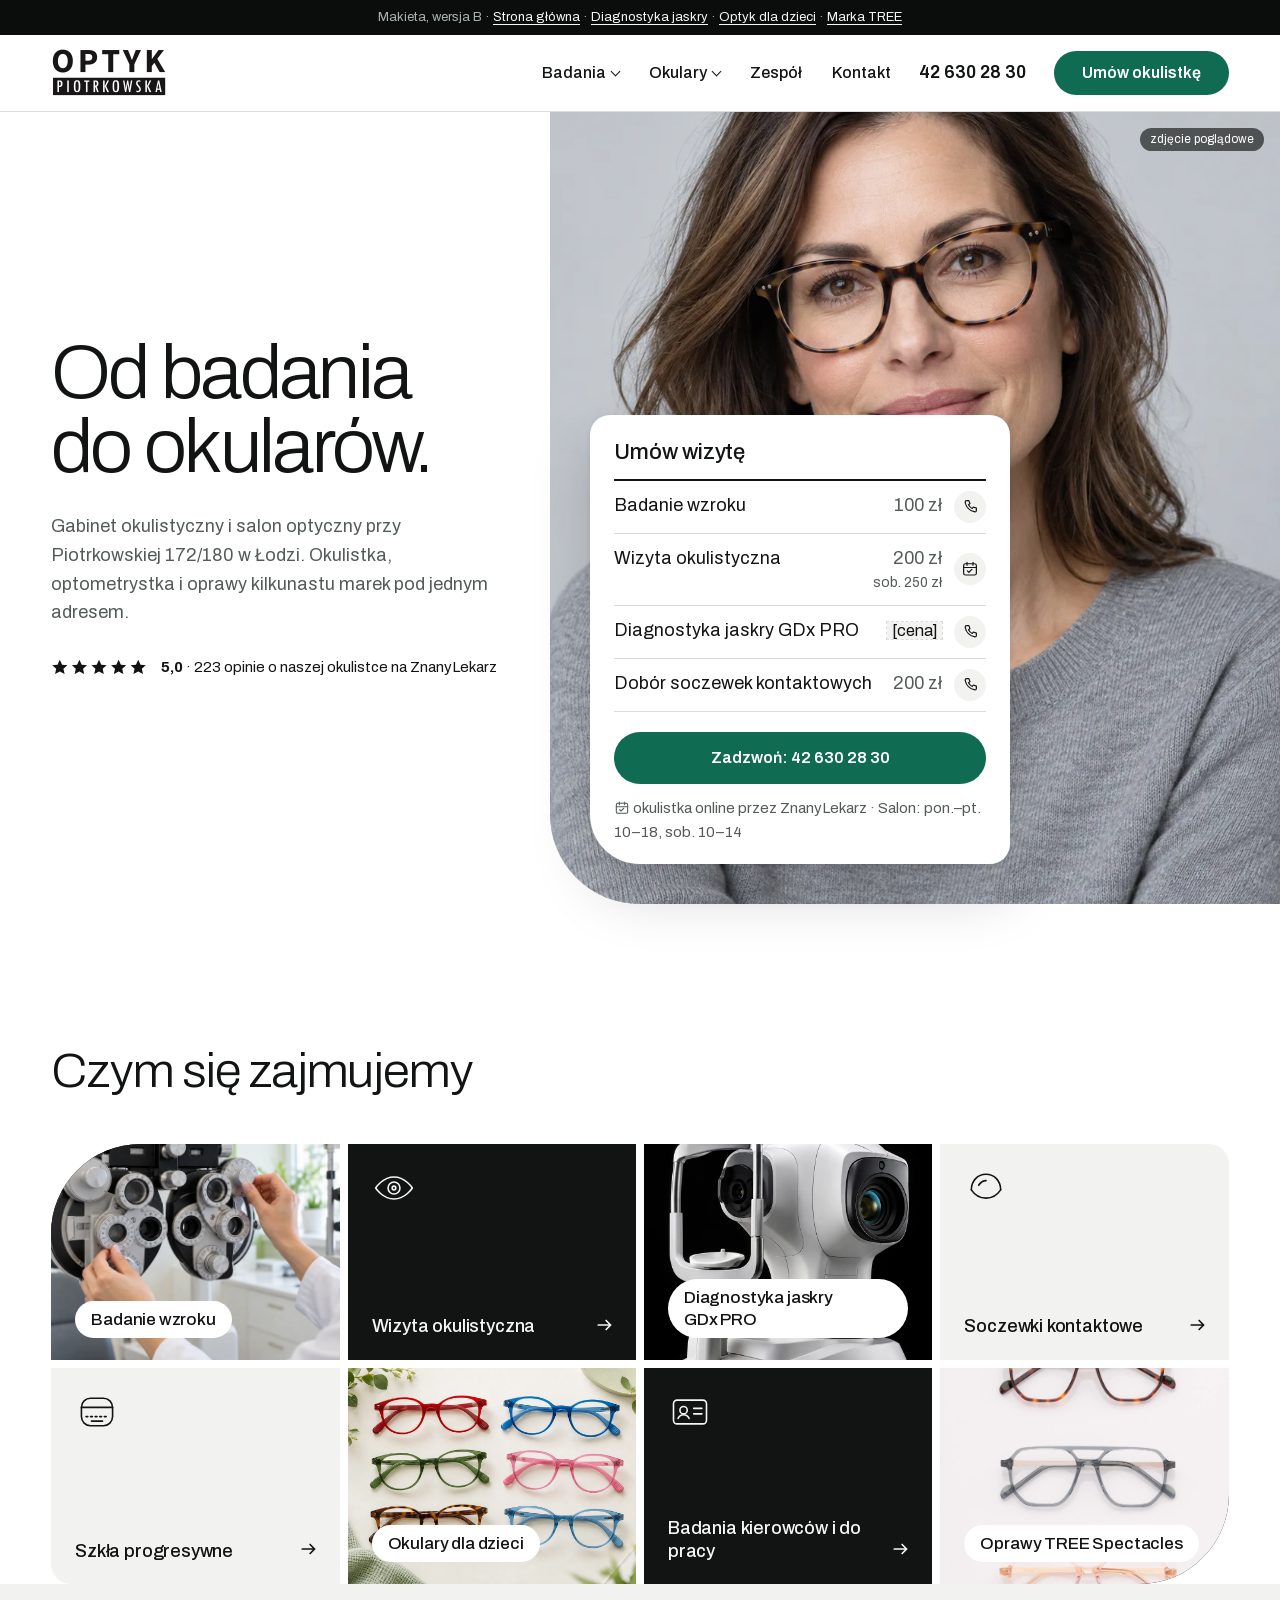
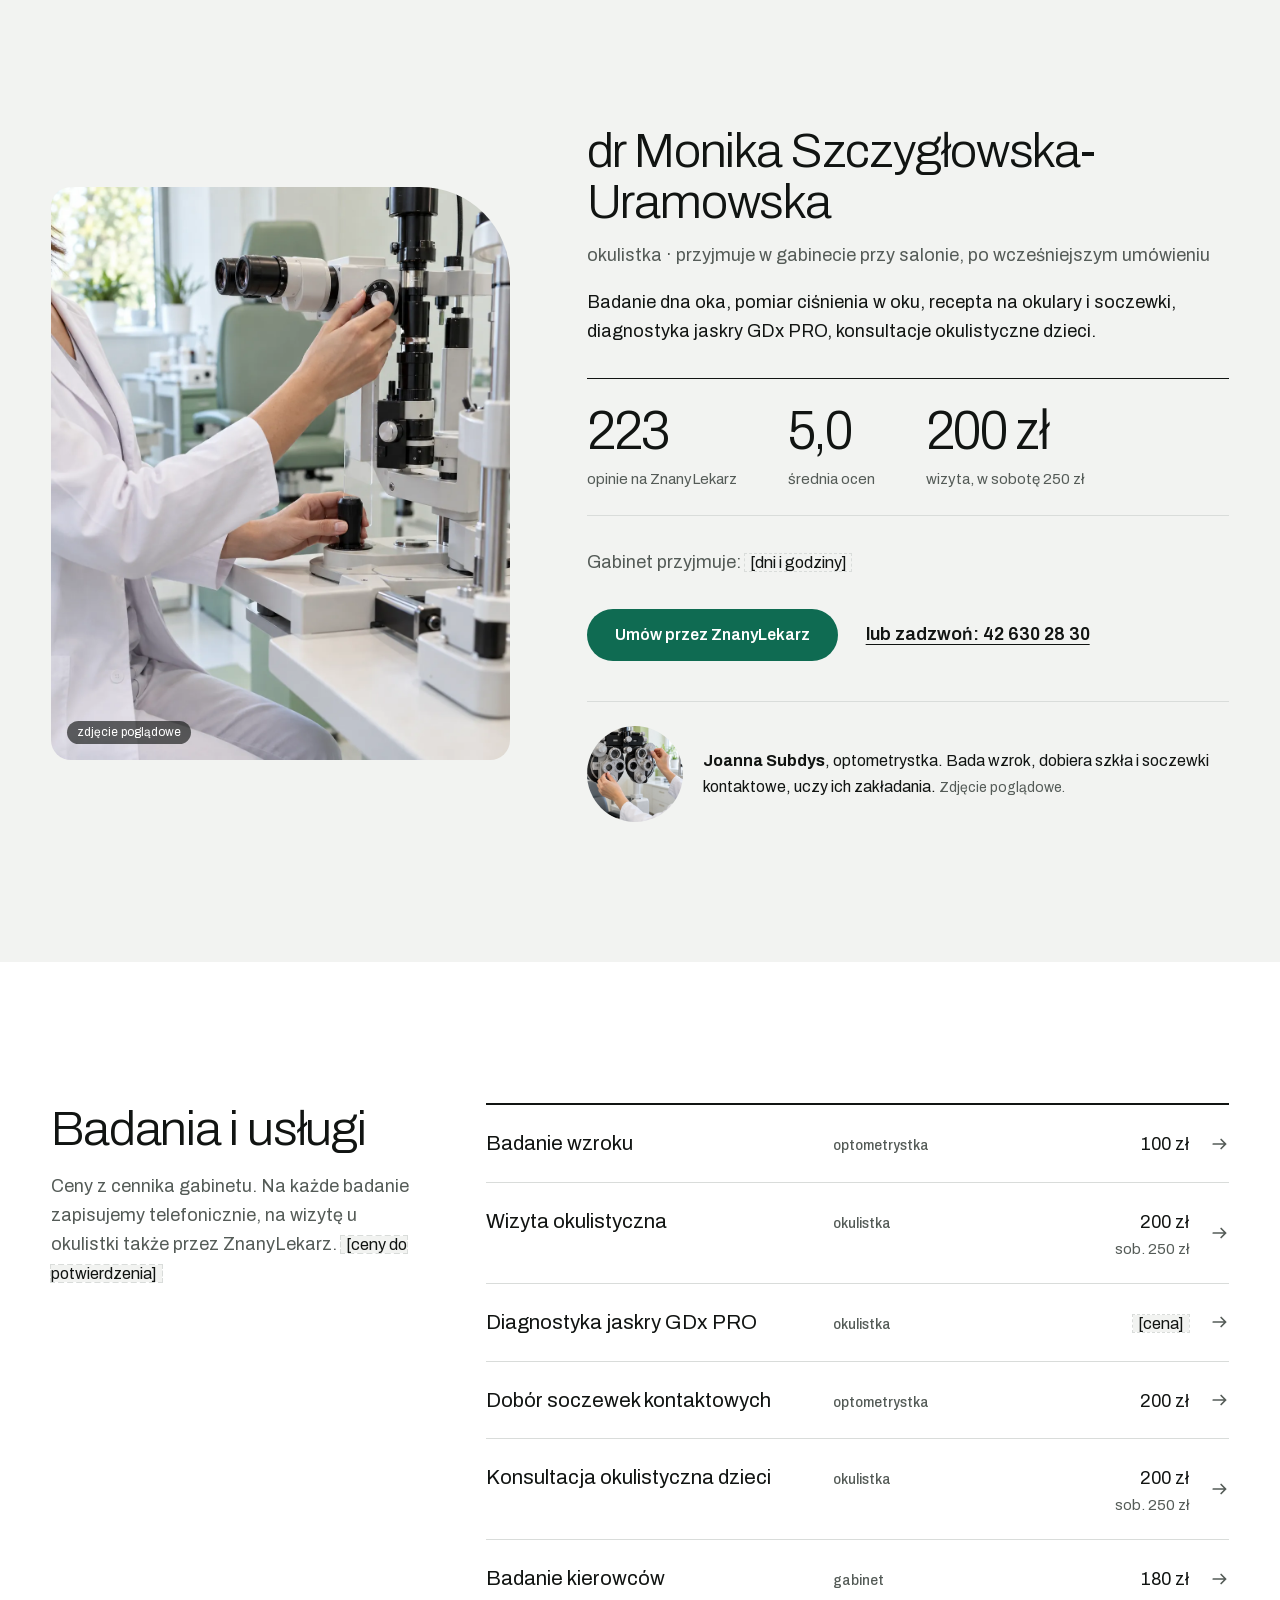
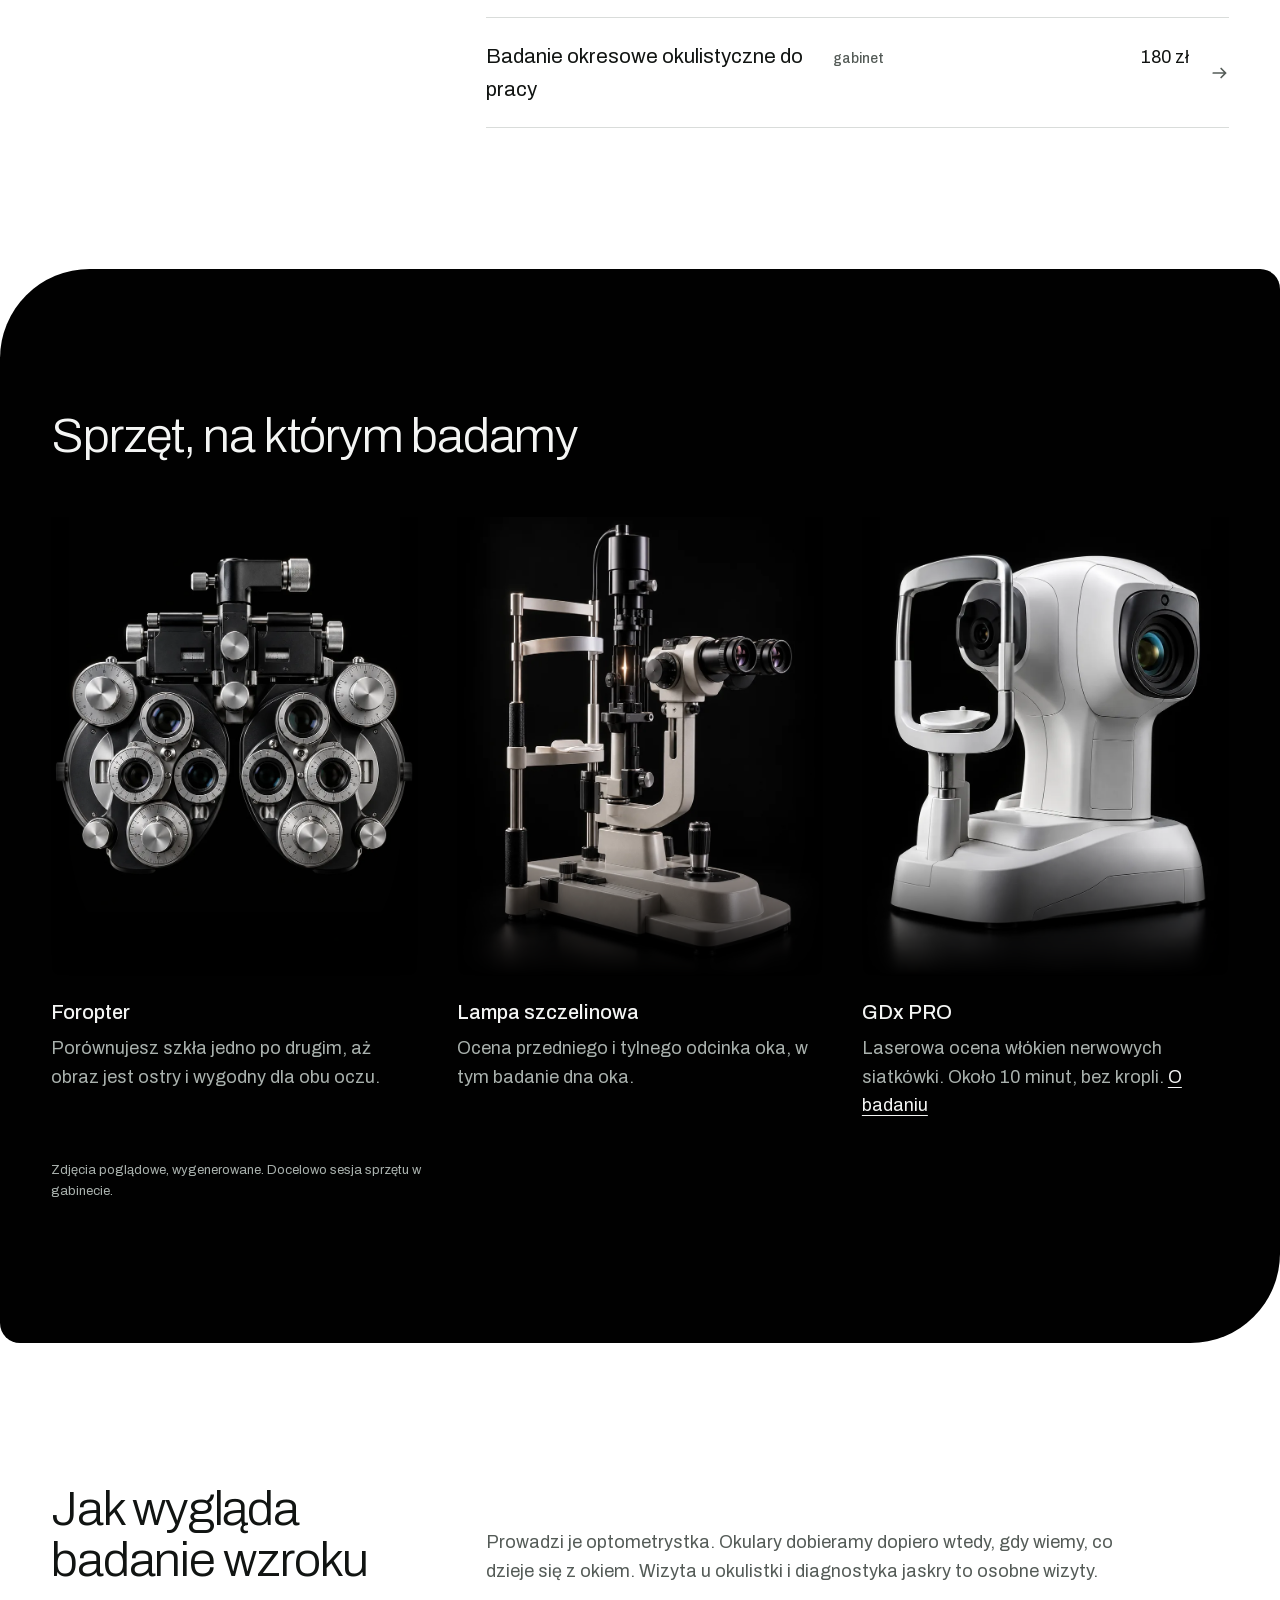
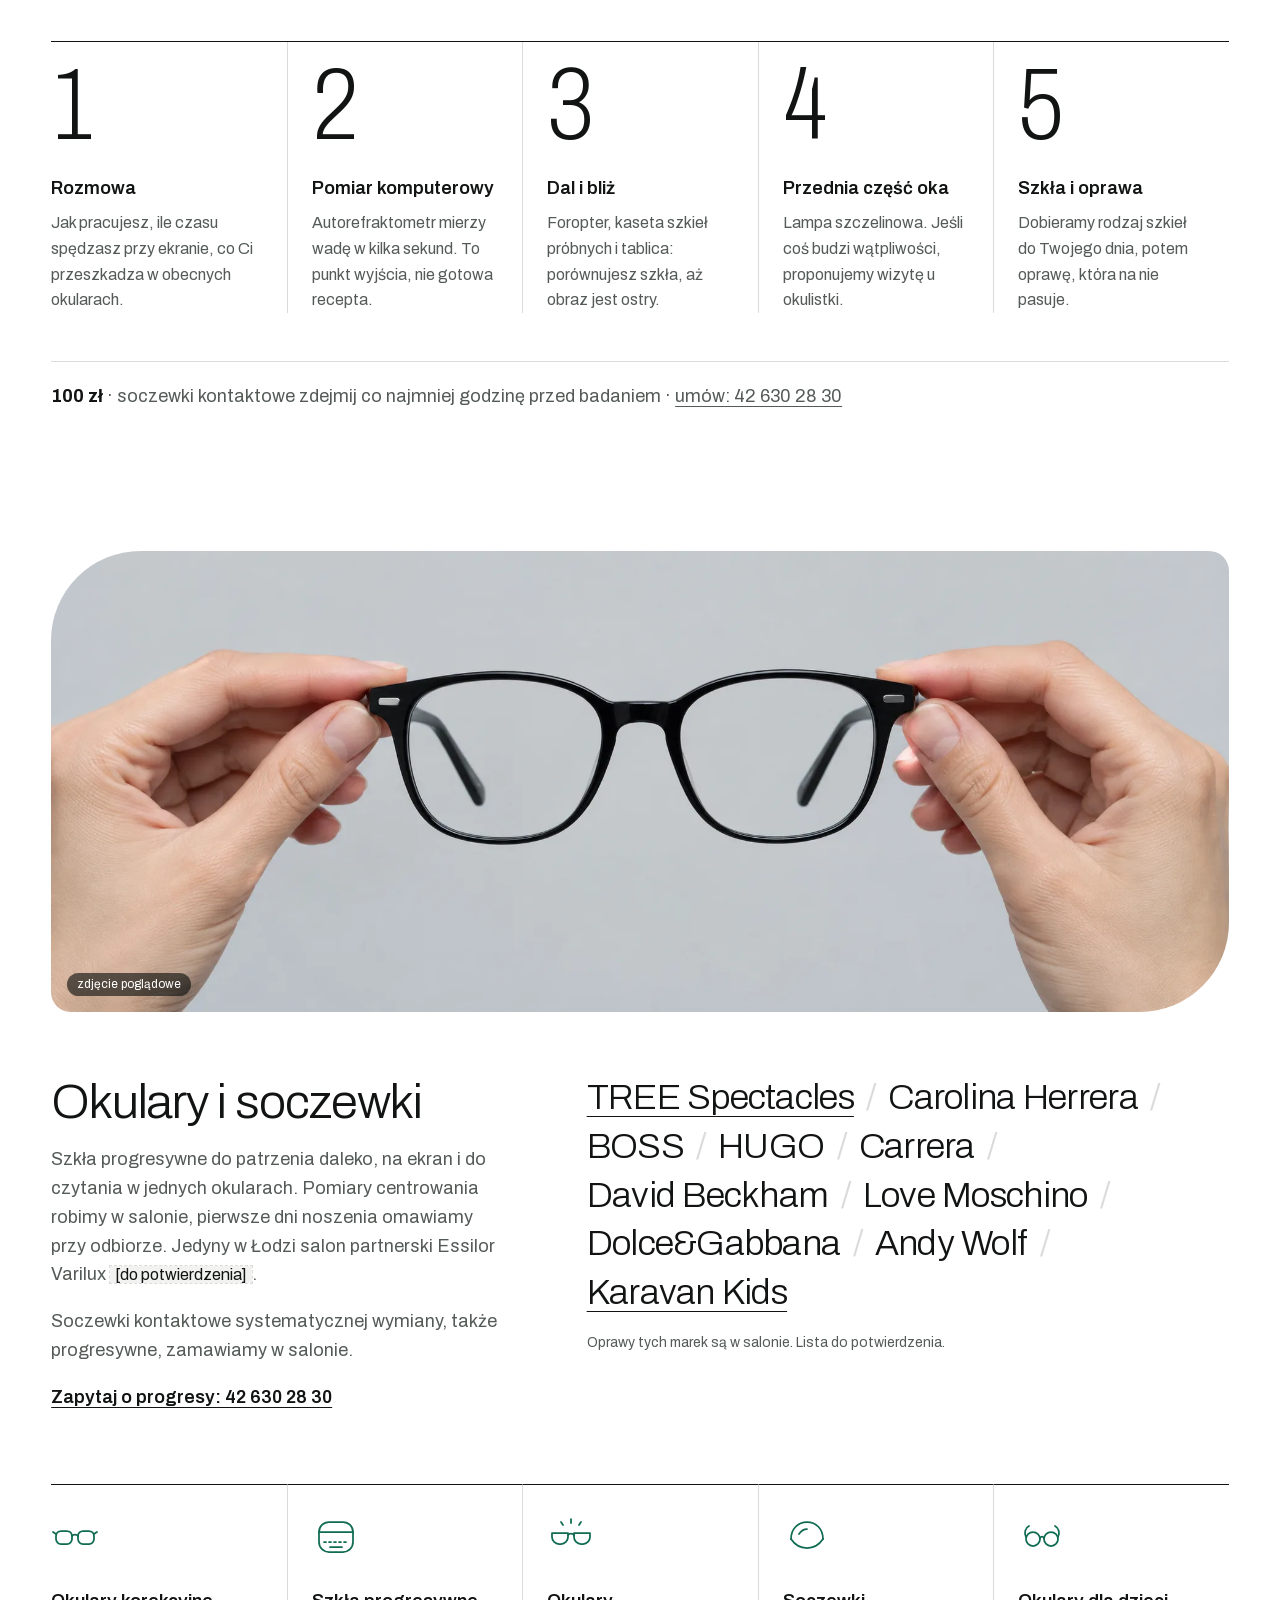
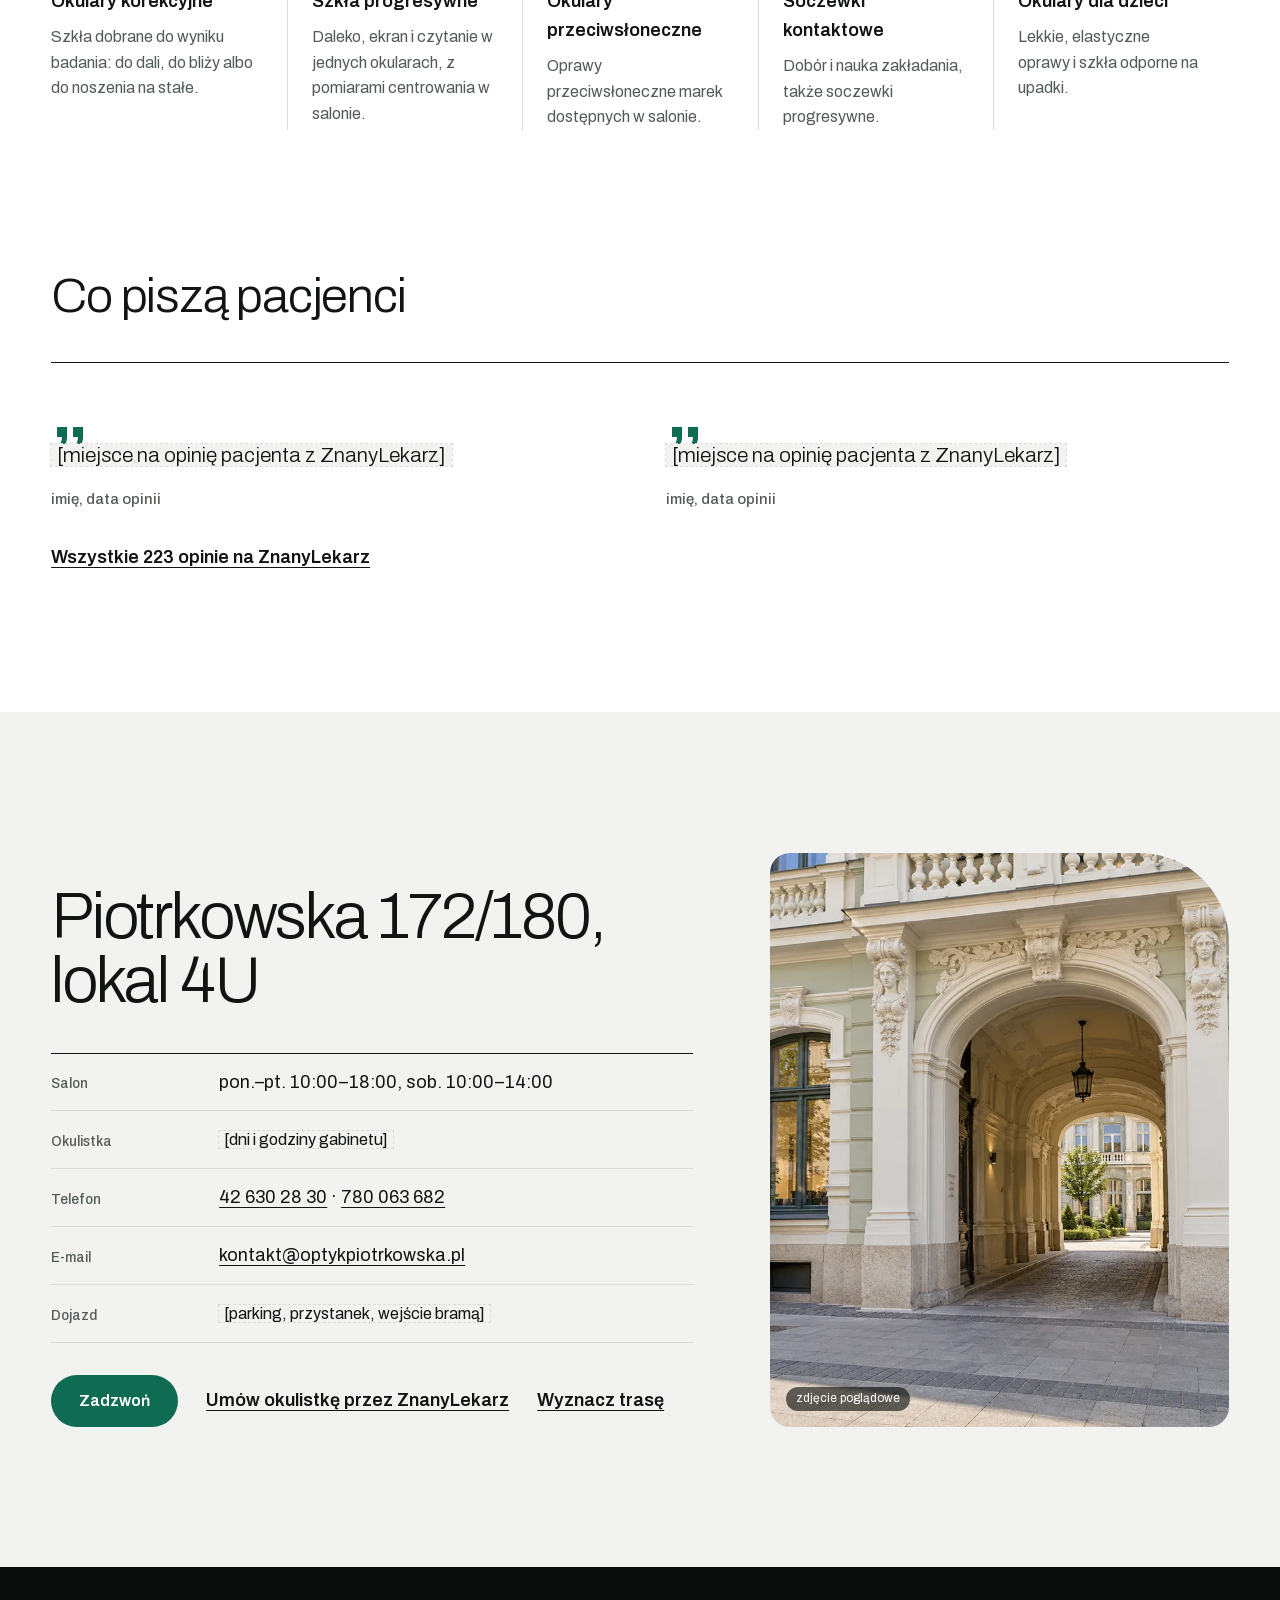
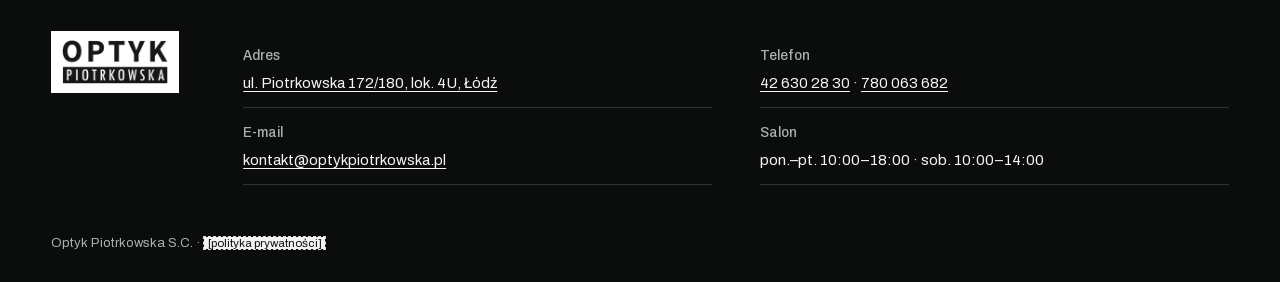
==== commit 08075176: "Update mockup version B" ====
--- a/index.html
+++ b/index.html
@@ -8,7 +8,7 @@
 <meta name="description" content="Gabinet okulistyczny i salon optyczny przy ul. Piotrkowskiej 172/180 w Łodzi. Badanie wzroku, diagnostyka jaskry GDx PRO, soczewki kontaktowe, szkła progresywne i oprawy premium.">
 <meta name="theme-color" content="#ffffff">
 <link rel="preload" href="fonts/archivo.woff2" as="font" type="font/woff2" crossorigin>
-<link rel="stylesheet" href="style.css?v=d2bdfa2d">
+<link rel="stylesheet" href="style.css?v=88b8f822">
 </head>
 <body>
 <a class="skip" href="#tresc">Przejdź do treści</a>
@@ -28,10 +28,10 @@
             <div class="nav__panel-inner">
               <ul class="nav__rows">
                 <li><a href="#uslugi"><span>Badanie wzroku</span><span class="nav__price">100 zł</span></a></li>
-                <li><a href="#okulistka"><span>Wizyta okulistyczna</span><span class="nav__price">200 zł</span></a></li>
+                <li><a href="#okulistka"><span>Wizyta okulistyczna</span><span class="nav__price">200 zł<small>sob. 250 zł</small></span></a></li>
                 <li><a href="podstrona-jaskra.html"><span>Diagnostyka jaskry GDx PRO</span><span class="nav__price"><span class="tbd">[cena]</span></span></a></li>
                 <li><a href="#uslugi"><span>Dobór soczewek kontaktowych</span><span class="nav__price">200 zł</span></a></li>
-                <li><a href="podstrona-dzieci.html"><span>Konsultacja okulistyczna dzieci</span><span class="nav__price">200 zł</span></a></li>
+                <li><a href="podstrona-dzieci.html"><span>Konsultacja okulistyczna dzieci</span><span class="nav__price">200 zł<small>sob. 250 zł</small></span></a></li>
                 <li><a href="#uslugi"><span>Badanie kierowców</span><span class="nav__price">180 zł</span></a></li>
               </ul>
               <div class="nav__cta">
@@ -53,8 +53,8 @@
                 <li><a href="marka-tree.html"><span>TREE Spectacles</span></a></li>
                 <li><a href="podstrona-dzieci.html"><span>Okulary dla dzieci</span></a></li>
               </ul>
-              <a class="nav__card" href="marka-tree.html"><img src="img/marki/tree-pilotki.webp" width="1440" height="1802" alt=""><span>Oprawy TREE Spectacles</span></a>
-              <a class="nav__card" href="podstrona-dzieci.html"><img src="img/poglad/oprawy-dzieci.webp" width="1200" height="800" alt=""><span>Okulary dla dzieci</span></a>
+              <a class="nav__card" href="marka-tree.html"><img src="img/marki/tree-pilotki.webp" width="1440" height="1802" loading="lazy" alt=""><span>Oprawy TREE Spectacles</span></a>
+              <a class="nav__card" href="podstrona-dzieci.html"><img src="img/poglad/oprawy-dzieci.webp" width="1200" height="800" loading="lazy" alt=""><span>Okulary dla dzieci</span></a>
             </div>
           </div>
         </li>
@@ -64,7 +64,7 @@
     </nav>
 
     <a class="top__phone" href="tel:+48426302830">42 630 28 30</a>
-    <a class="btn btn--book top__book" href="https://www.znanylekarz.pl/profil/monika-szczyglowska-uramowska">Umów wizytę</a>
+    <a class="btn btn--book top__book" href="https://www.znanylekarz.pl/profil/monika-szczyglowska-uramowska">Umów okulistkę</a>
     <button class="nav-toggle" type="button" aria-expanded="false" aria-controls="menu-mobile">Menu</button>
   </div>
 
@@ -100,6 +100,8 @@
     <h1 id="hero-title" class="display"><span class="line">Od badania</span> <span class="line">do&nbsp;okularów.</span></h1>
     <p class="hero__lede">Gabinet okulistyczny i salon optyczny przy Piotrkowskiej 172/180 w&nbsp;Łodzi. Okulistka, optometrystka i&nbsp;oprawy kilkunastu marek pod jednym adresem.</p>
     <p class="rating"><svg class="stars" viewBox="0 0 100 18" aria-hidden="true"><use href="#star" x="0" width="18" height="18"/><use href="#star" x="20" width="18" height="18"/><use href="#star" x="40" width="18" height="18"/><use href="#star" x="60" width="18" height="18"/><use href="#star" x="80" width="18" height="18"/></svg><span><strong>5,0</strong> · 223 opinie o naszej okulistce na ZnanyLekarz</span></p>
+    <!-- Phones only: the header hides its number, so the first screen carries one call -->
+    <p class="hero__call"><a class="btn btn--book" href="tel:+48426302830">Zadzwoń: 42 630 28 30</a></p>
   </div>
 
   <div class="hero__media">
@@ -111,13 +113,13 @@
   <aside class="visit" aria-labelledby="visit-title">
     <h2 id="visit-title" class="visit__title">Umów wizytę</h2>
     <ul class="visit__list">
-      <li><a href="tel:+48426302830"><span>Badanie wzroku</span><span class="visit__price">100 zł</span></a></li>
-      <li><a href="https://www.znanylekarz.pl/profil/monika-szczyglowska-uramowska" rel="noopener"><span>Wizyta okulistyczna</span><span class="visit__price">200 zł</span></a></li>
-      <li><a href="podstrona-jaskra.html"><span>Diagnostyka jaskry GDx PRO</span><span class="visit__price"><span class="tbd">[cena]</span></span></a></li>
-      <li><a href="tel:+48426302830"><span>Dobór soczewek kontaktowych</span><span class="visit__price">200 zł</span></a></li>
+      <li><a href="tel:+48426302830"><span>Badanie wzroku</span><span class="visit__price">100 zł</span><span class="visit__how"><svg viewBox="0 0 24 24" aria-hidden="true"><use href="#i-phone"/></svg><span class="sr">telefon</span></span></a></li>
+      <li><a href="https://www.znanylekarz.pl/profil/monika-szczyglowska-uramowska" rel="noopener"><span>Wizyta okulistyczna</span><span class="visit__price">200 zł<small>sob. 250 zł</small></span><span class="visit__how"><svg viewBox="0 0 24 24" aria-hidden="true"><use href="#i-calendar"/></svg><span class="sr">rezerwacja online</span></span></a></li>
+      <li><a href="tel:+48426302830"><span>Diagnostyka jaskry GDx PRO</span><span class="visit__price"><span class="tbd">[cena]</span></span><span class="visit__how"><svg viewBox="0 0 24 24" aria-hidden="true"><use href="#i-phone"/></svg><span class="sr">telefon</span></span></a></li>
+      <li><a href="tel:+48426302830"><span>Dobór soczewek kontaktowych</span><span class="visit__price">200 zł</span><span class="visit__how"><svg viewBox="0 0 24 24" aria-hidden="true"><use href="#i-phone"/></svg><span class="sr">telefon</span></span></a></li>
     </ul>
     <a class="btn btn--book btn--wide" href="tel:+48426302830">Zadzwoń: 42 630 28 30</a>
-    <p class="visit__note">Okulistkę umówisz też przez <a href="https://www.znanylekarz.pl/profil/monika-szczyglowska-uramowska" rel="noopener">ZnanyLekarz</a>. Salon: pon.–pt. 10–18, sob. 10–14.</p>
+    <p class="visit__note"><svg viewBox="0 0 24 24" aria-hidden="true"><use href="#i-calendar"/></svg> okulistka online przez ZnanyLekarz · Salon: pon.–pt. 10–18, sob. 10–14</p>
   </aside>
 </section>
 
@@ -135,64 +137,6 @@
     <li><a class="tile tile--ink" href="#uslugi"><svg class="tile__icon" viewBox="0 0 48 48" aria-hidden="true"><use href="#i-card"/></svg><span class="tile__name">Badania kierowców i&nbsp;do pracy</span></a></li>
     <li><a class="tile tile--photo" href="marka-tree.html"><img src="img/marki/tree-pilotki.webp" width="1440" height="1802" loading="lazy" alt=""><span class="tile__name">Oprawy TREE Spectacles</span></a></li>
   </ul>
-</section>
-
-<!-- Services as one ruled price table; rows preview a photo under the pointer -->
-<section class="services wrap" id="uslugi" aria-labelledby="uslugi-title">
-  <div class="services__head">
-    <h2 id="uslugi-title" class="h2">Badania i&nbsp;usługi</h2>
-    <p>Ceny z cennika gabinetu. Na każde badanie zapisujemy telefonicznie, na wizytę u okulistki także przez ZnanyLekarz. <span class="tbd">[ceny do potwierdzenia]</span></p>
-  </div>
-  <ul class="table" data-peek-table>
-    <li><a href="#badanie" data-peek="img/obj-foropter.webp"><span class="table__name">Badanie wzroku</span><span class="table__who">optometrystka</span><span class="table__price">100 zł</span></a></li>
-    <li><a href="#okulistka" data-peek="img/poglad/okulistka.webp"><span class="table__name">Wizyta okulistyczna</span><span class="table__who">okulistka</span><span class="table__price">200 zł <small>sob. 250 zł</small></span></a></li>
-    <li><a href="podstrona-jaskra.html" data-peek="img/obj-skaner.webp"><span class="table__name">Diagnostyka jaskry GDx PRO</span><span class="table__who">okulistka</span><span class="table__price"><span class="tbd">[cena]</span></span></a></li>
-    <li><a href="tel:+48426302830" data-peek="img/poglad/optometrystka.webp"><span class="table__name">Dobór soczewek kontaktowych</span><span class="table__who">optometrystka</span><span class="table__price">200 zł</span></a></li>
-    <li><a href="podstrona-dzieci.html" data-peek="img/poglad/dzieci-badanie.webp"><span class="table__name">Konsultacja okulistyczna dzieci</span><span class="table__who">okulistka</span><span class="table__price">200 zł <small>sob. 250 zł</small></span></a></li>
-    <li><a href="tel:+48426302830" data-peek="img/obj-lampa.webp"><span class="table__name">Badanie kierowców</span><span class="table__who">gabinet</span><span class="table__price">180 zł</span></a></li>
-    <li><a href="tel:+48426302830" data-peek="img/obj-lampa.webp"><span class="table__name">Badanie okresowe okulistyczne do pracy</span><span class="table__who">gabinet</span><span class="table__price">180 zł</span></a></li>
-  </ul>
-</section>
-
-<!-- Instruments photographed like objects, on black -->
-<section class="instruments" aria-labelledby="sprzet-title">
-  <div class="wrap">
-    <h2 id="sprzet-title" class="h2 h2--light">Sprzęt, na którym badamy</h2>
-    <ul class="instruments__list">
-      <li>
-        <figure><img src="img/obj-foropter.webp" width="900" height="1125" loading="lazy" alt="Foropter na czarnym tle"></figure>
-        <h3>Foropter</h3>
-        <p>Porównujesz szkła jedno po drugim, aż obraz jest ostry i wygodny dla obu oczu.</p>
-      </li>
-      <li>
-        <figure><img src="img/obj-lampa.webp" width="900" height="1125" loading="lazy" alt="Lampa szczelinowa z wąską wiązką światła"></figure>
-        <h3>Lampa szczelinowa</h3>
-        <p>Ocena przedniego i tylnego odcinka oka, w tym badanie dna oka.</p>
-      </li>
-      <li>
-        <figure><img src="img/obj-skaner.webp" width="900" height="1125" loading="lazy" alt="Aparat do laserowego badania siatkówki"></figure>
-        <h3>GDx PRO</h3>
-        <p>Laserowa ocena włókien nerwowych siatkówki. Około 10 minut, bez kropli. <a href="podstrona-jaskra.html">O badaniu</a></p>
-      </li>
-    </ul>
-    <p class="instruments__note">Zdjęcia poglądowe, wygenerowane. Docelowo sesja sprzętu w gabinecie.</p>
-  </div>
-</section>
-
-<!-- The exam as stages (Złotno's solution), numbered because order matters -->
-<section class="stages wrap" id="badanie" aria-labelledby="badanie-title">
-  <div class="stages__head">
-    <h2 id="badanie-title" class="h2">Jak wygląda badanie wzroku</h2>
-    <p>Prowadzi je optometrystka. Okulary dobieramy dopiero wtedy, gdy wiemy, co dzieje się z okiem. Wizyta u okulistki i diagnostyka jaskry to osobne wizyty.</p>
-  </div>
-  <ol class="stages__list">
-    <li><span class="stages__no" aria-hidden="true">1</span><h3>Rozmowa</h3><p>Jak pracujesz, ile czasu spędzasz przy ekranie, co Ci przeszkadza w obecnych okularach.</p></li>
-    <li><span class="stages__no" aria-hidden="true">2</span><h3>Pomiar komputerowy</h3><p>Autorefraktometr mierzy wadę w kilka sekund. To punkt wyjścia, nie gotowa recepta.</p></li>
-    <li><span class="stages__no" aria-hidden="true">3</span><h3>Dal i bliż</h3><p>Foropter, kaseta szkieł próbnych i tablica: porównujesz szkła, aż obraz jest ostry.</p></li>
-    <li><span class="stages__no" aria-hidden="true">4</span><h3>Przednia część oka</h3><p>Lampa szczelinowa. Jeśli coś budzi wątpliwości, proponujemy wizytę u okulistki.</p></li>
-    <li><span class="stages__no" aria-hidden="true">5</span><h3>Szkła i oprawa</h3><p>Dobieramy rodzaj szkieł do Twojego dnia, potem oprawę, która na nie pasuje.</p></li>
-  </ol>
-  <p class="stages__foot"><strong>100 zł</strong> · soczewki kontaktowe zdejmij co najmniej godzinę przed badaniem · <a href="tel:+48426302830">umów: 42 630 28 30</a></p>
 </section>
 
 <!-- The doctor, with the real review figures (Ortorad's numbers solution) -->
@@ -224,6 +168,64 @@
   </div>
 </section>
 
+<!-- Services as one ruled price table -->
+<section class="services wrap" id="uslugi" aria-labelledby="uslugi-title">
+  <div class="services__head">
+    <h2 id="uslugi-title" class="h2">Badania i&nbsp;usługi</h2>
+    <p>Ceny z cennika gabinetu. Na każde badanie zapisujemy telefonicznie, na wizytę u okulistki także przez ZnanyLekarz. <span class="tbd">[ceny do potwierdzenia]</span></p>
+  </div>
+  <ul class="table">
+    <li><a href="#badanie"><span class="table__name">Badanie wzroku</span><span class="table__who">optometrystka</span><span class="table__price">100 zł</span></a></li>
+    <li><a href="#okulistka"><span class="table__name">Wizyta okulistyczna</span><span class="table__who">okulistka</span><span class="table__price">200 zł <small>sob. 250 zł</small></span></a></li>
+    <li><a href="podstrona-jaskra.html"><span class="table__name">Diagnostyka jaskry GDx PRO</span><span class="table__who">okulistka</span><span class="table__price"><span class="tbd">[cena]</span></span></a></li>
+    <li><a href="tel:+48426302830"><span class="table__name">Dobór soczewek kontaktowych</span><span class="table__who">optometrystka</span><span class="table__price">200 zł</span></a></li>
+    <li><a href="podstrona-dzieci.html"><span class="table__name">Konsultacja okulistyczna dzieci</span><span class="table__who">okulistka</span><span class="table__price">200 zł <small>sob. 250 zł</small></span></a></li>
+    <li><a href="tel:+48426302830"><span class="table__name">Badanie kierowców</span><span class="table__who">gabinet</span><span class="table__price">180 zł</span></a></li>
+    <li><a href="tel:+48426302830"><span class="table__name">Badanie okresowe okulistyczne do pracy</span><span class="table__who">gabinet</span><span class="table__price">180 zł</span></a></li>
+  </ul>
+</section>
+
+<!-- Instruments photographed like objects, on black -->
+<section class="instruments" aria-labelledby="sprzet-title">
+  <div class="wrap">
+    <h2 id="sprzet-title" class="h2 h2--light">Sprzęt, na którym badamy</h2>
+    <ul class="instruments__list">
+      <li>
+        <figure><img src="img/obj-foropter.webp" width="900" height="1125" loading="lazy" alt="Foropter na czarnym tle"></figure>
+        <h3>Foropter</h3>
+        <p>Porównujesz szkła jedno po drugim, aż obraz jest ostry i wygodny dla obu oczu.</p>
+      </li>
+      <li>
+        <figure><img src="img/obj-lampa.webp" width="900" height="1125" loading="lazy" alt="Lampa szczelinowa z wąską wiązką światła"></figure>
+        <h3>Lampa szczelinowa</h3>
+        <p>Ocena przedniego i tylnego odcinka oka, w tym badanie dna oka.</p>
+      </li>
+      <li>
+        <figure><img src="img/obj-skaner.webp" width="900" height="1125" loading="lazy" alt="Aparat do laserowego badania siatkówki"></figure>
+        <h3>GDx PRO</h3>
+        <p>Laserowa ocena włókien nerwowych siatkówki. Około 10 minut, bez kropli. <a href="podstrona-jaskra.html">O badaniu</a></p>
+      </li>
+    </ul>
+    <p class="instruments__note">Zdjęcia poglądowe, wygenerowane. Docelowo sesja sprzętu w gabinecie.</p>
+  </div>
+</section>
+
+<!-- The exam as stages (Złotno's solution), numbered because order matters -->
+<section class="stages wrap" id="badanie" aria-labelledby="badanie-title">
+  <div class="stages__head">
+    <h2 id="badanie-title" class="h2">Jak wygląda badanie wzroku</h2>
+    <p>Prowadzi je optometrystka. Okulary dobieramy dopiero wtedy, gdy wiemy, co dzieje się z okiem. Wizyta u okulistki i diagnostyka jaskry to osobne wizyty.</p>
+  </div>
+  <ol class="stages__list">
+    <li><span class="stages__no" aria-hidden="true">1</span><h3>Rozmowa</h3><p>Jak pracujesz, ile czasu spędzasz przy ekranie, co Ci przeszkadza w obecnych okularach.</p></li>
+    <li><span class="stages__no" aria-hidden="true">2</span><h3>Pomiar komputerowy</h3><p>Autorefraktometr mierzy wadę w kilka sekund. To punkt wyjścia, nie gotowa recepta.</p></li>
+    <li><span class="stages__no" aria-hidden="true">3</span><h3>Dal i bliż</h3><p>Foropter, kaseta szkieł próbnych i tablica: porównujesz szkła, aż obraz jest ostry.</p></li>
+    <li><span class="stages__no" aria-hidden="true">4</span><h3>Przednia część oka</h3><p>Lampa szczelinowa. Jeśli coś budzi wątpliwości, proponujemy wizytę u okulistki.</p></li>
+    <li><span class="stages__no" aria-hidden="true">5</span><h3>Szkła i oprawa</h3><p>Dobieramy rodzaj szkieł do Twojego dnia, potem oprawę, która na nie pasuje.</p></li>
+  </ol>
+  <p class="stages__foot"><strong>100 zł</strong> · soczewki kontaktowe zdejmij co najmniej godzinę przed badaniem · <a href="tel:+48426302830">umów: 42 630 28 30</a></p>
+</section>
+
 <!-- Glasses: full-bleed strip, then progressive lenses and the brand list set large -->
 <section class="glasses" id="okulary" aria-labelledby="okulary-title">
   <figure class="strip">
@@ -280,6 +282,7 @@
       <div class="actions">
         <a class="btn btn--book" href="tel:+48426302830">Zadzwoń</a>
         <a class="link" href="https://www.znanylekarz.pl/profil/monika-szczyglowska-uramowska" rel="noopener">Umów okulistkę przez ZnanyLekarz</a>
+        <a class="link" href="https://www.google.com/maps/search/?api=1&amp;query=Piotrkowska+172%2F180+%C5%81%C3%B3d%C5%BA" rel="noopener">Wyznacz trasę</a>
       </div>
     </div>
     <figure class="contact__media">
@@ -291,6 +294,8 @@
 
 <svg class="sprite" aria-hidden="true">
   <symbol id="star" viewBox="0 0 20 18"><path d="M10 .8l2.6 5.6 6 .6-4.5 4 1.3 6L10 14 4.6 17l1.3-6L1.4 7l6-.6z"/></symbol>
+  <symbol id="i-phone" viewBox="0 0 24 24"><path d="M7.5 3.5h3l1.5 4-2 1.5a11 11 0 0 0 5 5l1.5-2 4 1.5v3a2 2 0 0 1-2 2A16 16 0 0 1 5.5 5.5a2 2 0 0 1 2-2z" fill="none" stroke="currentColor" stroke-width="1.6" stroke-linejoin="round"/></symbol>
+  <symbol id="i-calendar" viewBox="0 0 24 24"><g fill="none" stroke="currentColor" stroke-width="1.6" stroke-linecap="round" stroke-linejoin="round"><rect x="3.5" y="5" width="17" height="15" rx="2.5"/><path d="M3.5 10h17M8 3v4M16 3v4M8.5 14.5l2 2 4-4"/></g></symbol>
   <symbol id="i-eye" viewBox="0 0 48 48"><g fill="none" stroke="currentColor" stroke-width="1.75" stroke-linecap="round" stroke-linejoin="round"><path d="M4 24s7.5-12 20-12 20 12 20 12-7.5 12-20 12S4 24 4 24z"/><circle cx="24" cy="24" r="6.5"/><circle cx="24" cy="24" r="2"/></g></symbol>
   <symbol id="i-lens" viewBox="0 0 48 48"><g fill="none" stroke="currentColor" stroke-width="1.75" stroke-linecap="round" stroke-linejoin="round"><path d="M8 26c0-10 7-17 16-17s16 7 16 17"/><path d="M8 26c4 6 10 9 16 9s12-3 16-9"/><path d="M16 21c2-3 5-5 8-5"/></g></symbol>
   <symbol id="i-progressive" viewBox="0 0 48 48"><g fill="none" stroke="currentColor" stroke-width="1.75" stroke-linecap="round" stroke-linejoin="round"><rect x="7" y="9" width="34" height="30" rx="10"/><path d="M7 19h34"/><path d="M12 29h24" stroke-dasharray="2 3"/><path d="M18 34h12"/></g></symbol>
@@ -305,21 +310,18 @@
   <div class="wrap foot__grid">
     <img class="foot__logo" src="img/logo-optyk-piotrkowska.png" width="464" height="196" alt="Optyk Piotrkowska">
     <dl class="foot__facts">
-      <div><dt>Adres</dt><dd>ul. Piotrkowska 172/180, lok. 4U, Łódź</dd></div>
+      <div><dt>Adres</dt><dd><a href="https://www.google.com/maps/search/?api=1&amp;query=Piotrkowska+172%2F180+%C5%81%C3%B3d%C5%BA" rel="noopener">ul. Piotrkowska 172/180, lok. 4U, Łódź</a></dd></div>
       <div><dt>Telefon</dt><dd><a href="tel:+48426302830">42 630 28 30</a> · <a href="tel:+48780063682">780 063 682</a></dd></div>
       <div><dt>E-mail</dt><dd><a href="mailto:kontakt@optykpiotrkowska.pl">kontakt@optykpiotrkowska.pl</a></dd></div>
       <div><dt>Salon</dt><dd>pon.–pt. 10:00–18:00 · sob. 10:00–14:00</dd></div>
     </dl>
   </div>
-  <p class="wrap foot__legal">Optyk Piotrkowska S.C. · Polityka prywatności · Ustawienia cookies</p>
+  <p class="wrap foot__legal">Optyk Piotrkowska S.C. · <span class="tbd">[polityka prywatności]</span></p>
 </footer>
 
 <!-- Floating phone (Ortorad's solution): one tap from anywhere -->
 <a class="float-call" href="tel:+48426302830" aria-label="Zadzwoń: 42 630 28 30"><svg viewBox="0 0 24 24" aria-hidden="true"><path d="M7.5 3.5h3l1.5 4-2 1.5a11 11 0 0 0 5 5l1.5-2 4 1.5v3a2 2 0 0 1-2 2A16 16 0 0 1 5.5 5.5a2 2 0 0 1 2-2z"/></svg><span class="float-call__no" aria-hidden="true">42 630 28 30</span></a>
 
-<!-- Service-row preview: follows the pointer over the service table -->
-<div class="peek" aria-hidden="true"><img src="img/obj-foropter.webp" width="900" height="1125" alt=""></div>
-
-<script src="app.js?v=04daa71e" defer></script>
+<script src="app.js?v=7788a3f9" defer></script>
 </body>
 </html>
--- a/style.css
+++ b/style.css
@@ -116,7 +116,7 @@
 .top__phone { font-weight: 600; text-decoration: none; white-space: nowrap; }
 .top__book { min-height: 44px; }
 .nav-toggle { display: none; }
-.menu-mobile { padding: 8px var(--gutter) 24px; border-top: 1px solid var(--rule); }
+.menu-mobile { max-height: calc(100dvh - var(--header)); overflow-y: auto; overscroll-behavior: contain; padding: 8px var(--gutter) 24px; border-top: 1px solid var(--rule); }
 .menu-mobile__h { margin: 18px 0 4px; font-stretch: 75%; text-transform: uppercase; letter-spacing: .09em; font-size: .8125rem; font-weight: 600; color: var(--ink-2); }
 .menu-mobile ul { margin: 0; padding: 0; list-style: none; }
 .menu-mobile a { display: block; padding: 12px 0; border-bottom: 1px solid var(--rule); text-decoration: none; font-size: 1.125rem; }
@@ -128,6 +128,7 @@
 .hero__copy { align-self: center; padding: 56px clamp(24px, 3vw, 48px) 56px max(var(--gutter), calc((min(100vw, var(--hero-max)) - var(--wrap)) / 2 + var(--gutter))); }
 .hero__lede { max-width: 30em; margin: 28px 0 0; font-size: clamp(1.125rem, 1.3vw, 1.25rem); color: var(--ink-2); }
 .rating { display: flex; align-items: center; gap: 12px; margin: 28px 0 0; font-size: .9375rem; }
+.hero__call { display: none; margin: 28px 0 0; }
 .stars { width: 98px; height: 18px; fill: var(--ink); flex: none; }
 .hero__media { position: relative; margin: 0; overflow: hidden; background: var(--mist); border-radius: 0 0 0 var(--radius-lg); }
 .hero__media .badge { left: auto; right: 16px; top: 16px; bottom: auto; }
@@ -141,9 +142,18 @@
 .visit__list a { display: flex; justify-content: space-between; gap: 12px; padding: 13px 0; border-bottom: 1px solid var(--rule); text-decoration: none; }
 .visit__list a::after { content: ""; flex: none; align-self: center; width: 16px; height: 16px; background: var(--ink-2); mask: url("data:image/svg+xml,%3Csvg xmlns='http://www.w3.org/2000/svg' viewBox='0 0 16 16'%3E%3Cpath d='M2 8h11M9 4l4 4-4 4' fill='none' stroke='black' stroke-width='1.5' stroke-linecap='round' stroke-linejoin='round'/%3E%3C/svg%3E") center / contain no-repeat; }
 .visit__list a:hover::after { background: var(--book); }
+/* How each row books: a handset calls, a calendar opens online booking */
+.visit__list a::after { display: none; }
+.visit__how { flex: none; display: grid; place-items: center; width: 32px; height: 32px; align-self: center; border-radius: 50%; background: var(--mist); color: var(--ink); }
+.visit__how svg { width: 18px; height: 18px; }
+.visit__list a:hover .visit__how { background: var(--book); color: var(--white); }
+.visit__note svg { width: 16px; height: 16px; vertical-align: -3px; }
+.sr { position: absolute; width: 1px; height: 1px; overflow: hidden; clip-path: inset(50%); white-space: nowrap; }
 .visit__list a:hover span:first-child { color: var(--book); }
-.visit__price { margin-left: auto; color: var(--ink-2); white-space: nowrap; }
-.visit__note { margin: 12px 0 0; font-size: .8125rem; color: var(--ink-2); }
+.visit__price { margin-left: auto; color: var(--ink-2); white-space: nowrap; text-align: right; }
+.visit__price small, .nav__price small { display: block; font-size: .875rem; }
+.visit__note { margin: 12px 0 0; font-size: .9375rem; color: var(--ink-2); }
+.visit__note + .visit__note { margin-top: 2px; }
 
 /* Services: one ruled price table */
 .services { padding-top: var(--section); padding-bottom: var(--section); display: grid; grid-template-columns: 4fr 8fr; gap: clamp(32px, 5vw, 80px); }
@@ -154,15 +164,10 @@
 .table__name { font-size: clamp(1.125rem, 1.6vw, 1.375rem); transition: transform .3s var(--ease); }
 .table__who { color: var(--ink-2); }
 .table__price { text-align: right; white-space: nowrap; }
-.table__price small { display: block; font-size: .8125rem; color: var(--ink-2); }
+.table__price small { display: block; font-size: .9375rem; color: var(--ink-2); }
 .table a:hover .table__name { transform: translateX(8px); color: var(--book); }
 .table a:hover::after { background: var(--book); transform: translateX(4px); }
 .table--compact a { padding: 16px 0; }
-
-/* Signature: the photo preview under the pointer over the service table */
-.peek { position: fixed; left: 0; top: 0; z-index: 30; width: 220px; aspect-ratio: 4 / 5; pointer-events: none; opacity: 0; overflow: hidden; background: var(--black); box-shadow: 0 20px 40px rgba(11, 13, 12, .25); transition: opacity .25s var(--ease); will-change: transform; }
-.peek img { width: 100%; height: 100%; object-fit: cover; }
-.peek.is-on { opacity: 1; }
 
 /* Instruments on black */
 .instruments { max-width: 1440px; margin: 0 auto; padding: var(--section) 0; background: var(--photo-black); color: var(--on-black); border-radius: var(--radius-lg) var(--radius) var(--radius-lg) var(--radius); }
@@ -240,9 +245,9 @@
 .contact__grid { display: grid; grid-template-columns: 7fr 5fr; gap: clamp(32px, 6vw, 112px); align-items: end; }
 .contact__address { margin: 0 0 40px; font-size: clamp(2.5rem, 5vw, 4.5rem); font-weight: 300; line-height: 1; letter-spacing: -.035em; }
 .facts { margin: 0; border-top: 1px solid var(--ink); }
-.facts div { display: grid; grid-template-columns: 9.5rem 1fr; gap: 16px; padding: 14px 0; border-bottom: 1px solid var(--rule); }
+.facts div { display: grid; grid-template-columns: 9.5rem minmax(0, 1fr); gap: 16px; padding: 14px 0; border-bottom: 1px solid var(--rule); }
 .facts dt { color: var(--ink-2); padding-top: .25em; }
-.facts dd { margin: 0; }
+.facts dd { margin: 0; min-width: 0; overflow-wrap: anywhere; }
 .contact__media { position: relative; margin: 0; }
 .contact__media img { width: 100%; aspect-ratio: 4 / 5; object-fit: cover; border-radius: var(--shape); }
 
@@ -282,6 +287,9 @@
 .closing__inner .btn { grid-column: 2; grid-row: 1 / span 2; }
 .related { padding-top: var(--section); padding-bottom: var(--section); }
 
+/* Neighbouring sections that both pad: keep one gap, not two */
+.split + .stages, .split + .sizes, .split--media + .sizes { padding-top: 0; }
+
 /* Footer */
 .foot { padding: 64px 0 28px; background: var(--black); color: var(--on-black-2); font-size: .9375rem; }
 .foot__grid { display: grid; grid-template-columns: auto 1fr; gap: 64px; align-items: start; }
@@ -344,18 +352,42 @@
   .nav-toggle { display: inline-flex; align-items: center; min-height: 44px; padding: 0 18px; border: 1px solid var(--ink); border-radius: 999px; background: none; font: 600 .9375rem "Archivo", sans-serif; cursor: pointer; }
   .top__book { margin-left: auto; }
   .visit { left: auto; right: var(--gutter); border-bottom-left-radius: var(--radius); }
-  .table a { grid-template-columns: minmax(0, 1fr) 150px 24px; }
-  .table__who { display: none; }
+  .table a { grid-template-columns: minmax(0, 1fr) auto 24px; column-gap: 16px; row-gap: 2px; }
+  .table__name { grid-column: 1; grid-row: 1; }
+  .table__who { grid-column: 1; grid-row: 2; }
+  .table__price { grid-column: 2; grid-row: 1 / span 2; }
+  .table a::after { grid-column: 3; grid-row: 1 / span 2; }
+  .stages__list { grid-template-columns: repeat(3, 1fr); row-gap: 32px; }
+  .stages__list--four { grid-template-columns: repeat(2, 1fr); }
+  .stages__list li:nth-child(3n + 1) { padding-left: 0; border-left: 0; }
+  .stages__list--four li:nth-child(3n + 1) { padding-left: 24px; border-left: 1px solid var(--rule); }
+  .stages__list--four li:nth-child(odd) { padding-left: 0; border-left: 0; }
+  .stages__no { font-size: 4.5rem; }
   .tiles { grid-template-columns: repeat(2, minmax(0, 1fr)); }
   .types { grid-template-columns: repeat(3, minmax(0, 1fr)); row-gap: 32px; }
   .types li:nth-child(4) { padding-left: 0; border-left: 0; }
 }
 @media (min-width: 1101px) { .menu-mobile { display: none; } }
+/* Short desktop screens: a compact card and a higher crop keep the eyes clear */
+@media (min-width: 1101px) and (max-height: 820px) {
+  .hero__media img { object-position: 50% 52%; }
+  .visit { bottom: 24px; padding: 18px 24px 16px; }
+  .visit__title { margin-bottom: 4px; font-size: 1.25rem; }
+  .visit__list { margin-bottom: 14px; }
+  .visit__list a { padding: 8px 0; }
+  .visit__note { display: none; }
+}
+/* Tablet: the taller card would cover the face, so it moves under the copy */
+@media (min-width: 761px) and (max-width: 1100px) {
+  .hero { grid-template-areas: "copy media" "card media"; grid-template-rows: auto 1fr; }
+  .hero__copy { grid-area: copy; align-self: end; padding-bottom: 32px; }
+  .hero__media { grid-area: media; }
+  .visit { grid-area: card; position: static; align-self: start; width: auto; margin: 0 clamp(24px, 3vw, 48px) 48px var(--gutter); box-shadow: 0 0 0 1px var(--rule); border-radius: var(--radius); }
+}
 /* Shorter desktops: a compact visit card keeps clear of the face in the photo */
 @media (min-width: 761px) and (max-width: 1400px) {
   .visit { padding: 20px 24px 20px; }
   .visit__list a { padding: 10px 0; }
-  .visit__note { display: none; }
 }
 
 /* ---------- Mobile ---------- */
@@ -372,12 +404,17 @@
   .hero__media .badge { top: 12px; bottom: auto; }
   .hero__media img { position: static; }
   .services, .stages__head, .doctor__grid, .glasses__grid, .contact__grid, .sub, .split, .sizes { grid-template-columns: 1fr; }
-  .table a { grid-template-columns: minmax(0, 1fr) auto 20px; gap: 12px; }
+  .table a { grid-template-columns: minmax(0, 1fr) auto 20px; column-gap: 12px; }
   .instruments__list, .instruments__list--two, .details, .reviews__grid { grid-template-columns: 1fr; }
   .stages__list, .stages__list--four, .stages__list--three { grid-template-columns: 1fr 1fr; }
   .stages__list li, .stages__list li + li { padding: 20px 12px 24px 0; border-left: 0; border-bottom: 1px solid var(--rule); }
   .figures { grid-template-columns: repeat(3, auto); gap: 12px 24px; }
   .figures dt { font-size: 2.25rem; }
+  .figures--three { grid-template-columns: 1fr; gap: 0; padding: 0; }
+  .figures--three div { display: grid; grid-template-columns: 7.5rem 1fr; align-items: baseline; gap: 16px; padding: 14px 0; border-bottom: 1px solid var(--rule); }
+  .figures--three div:last-child { border-bottom: 0; }
+  .figures--three dd { margin: 0; }
+  .hero__call { display: block; }
   .facts div { grid-template-columns: 7rem 1fr; }
   .closing__inner { grid-template-columns: 1fr; }
   .closing__inner .btn { grid-column: 1; grid-row: auto; justify-self: start; margin-top: 16px; }
@@ -413,7 +450,7 @@
 }
 
 @media (prefers-reduced-motion: reduce) {
-  .table__name, .table a::after, .peek, .faq summary::after, .nav__trigger::after, .tile img, .tile::after, .nav__card img { transition: none; }
+  .table__name, .table a::after, .faq summary::after, .nav__trigger::after, .tile img, .tile::after, .nav__card img { transition: none; }
   .nav__panel:not([hidden]) { animation: none; }
   .tile:hover img { transform: none; }
 }
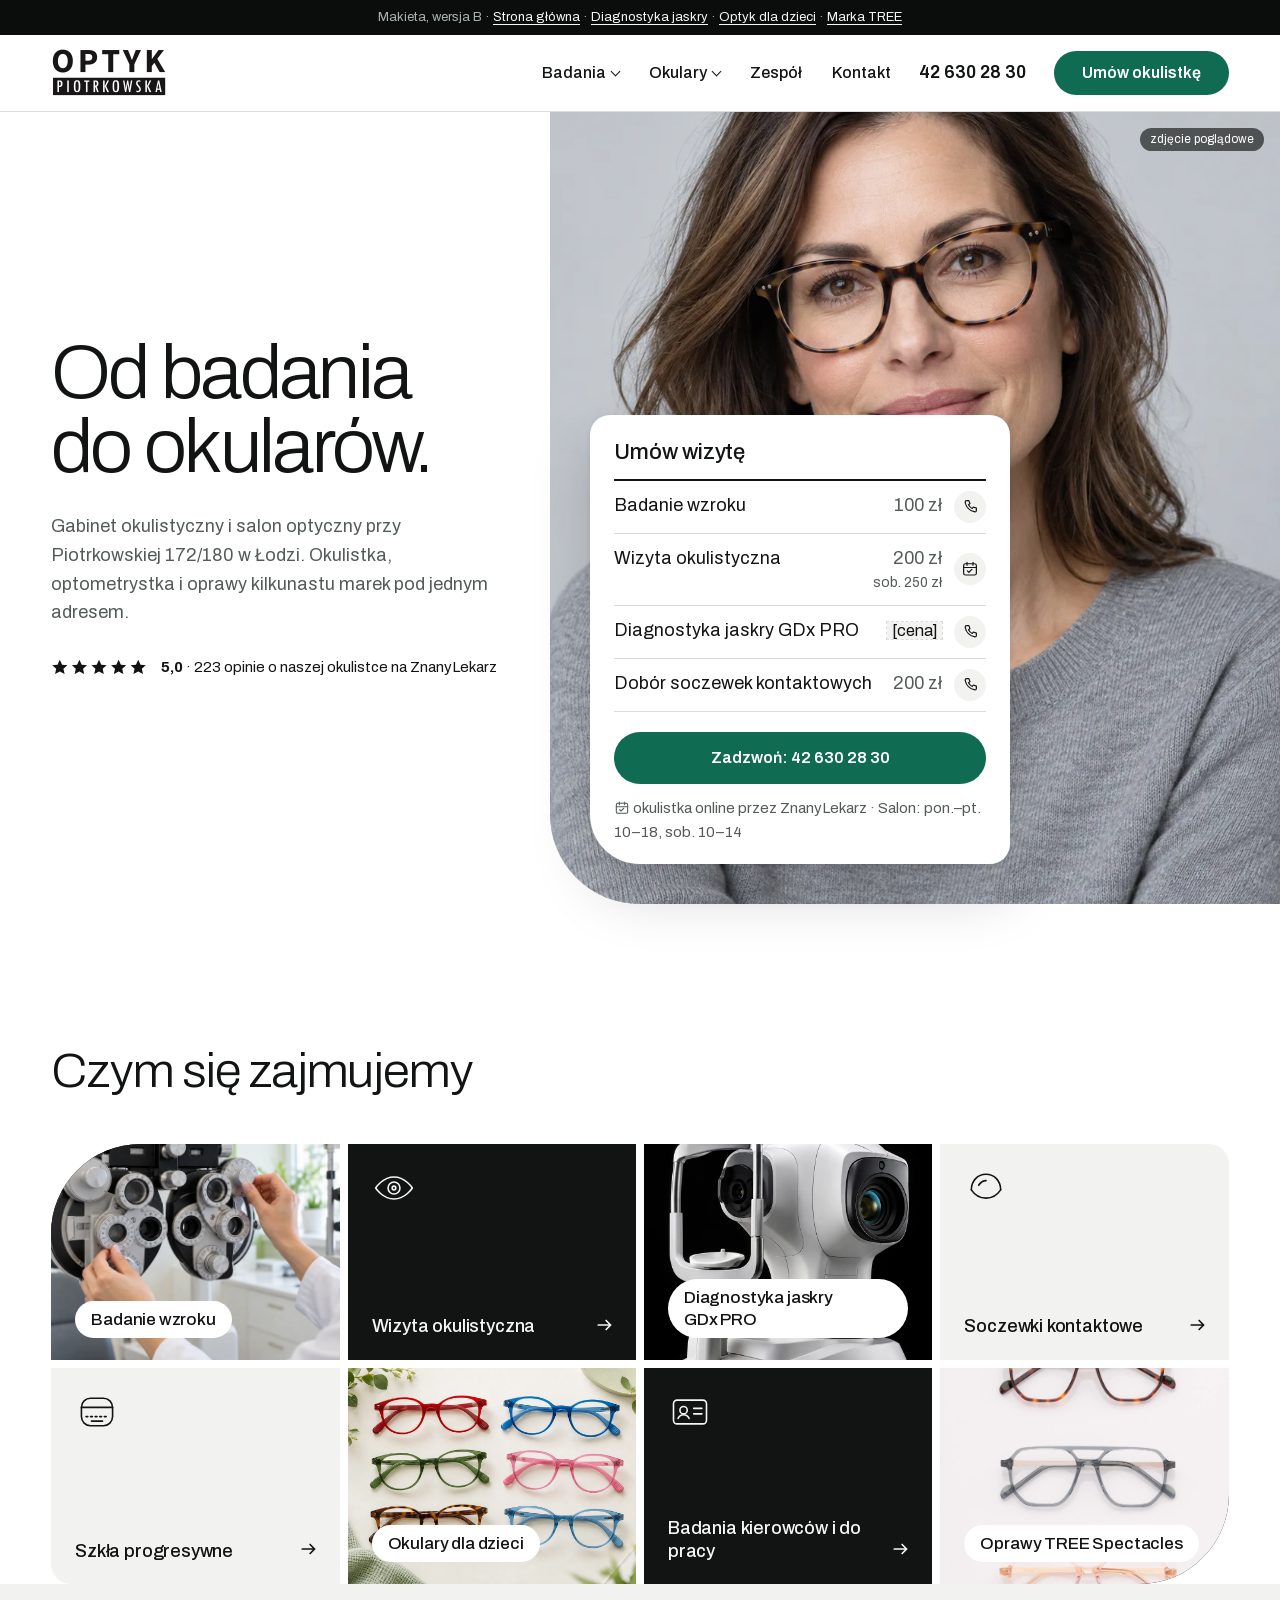
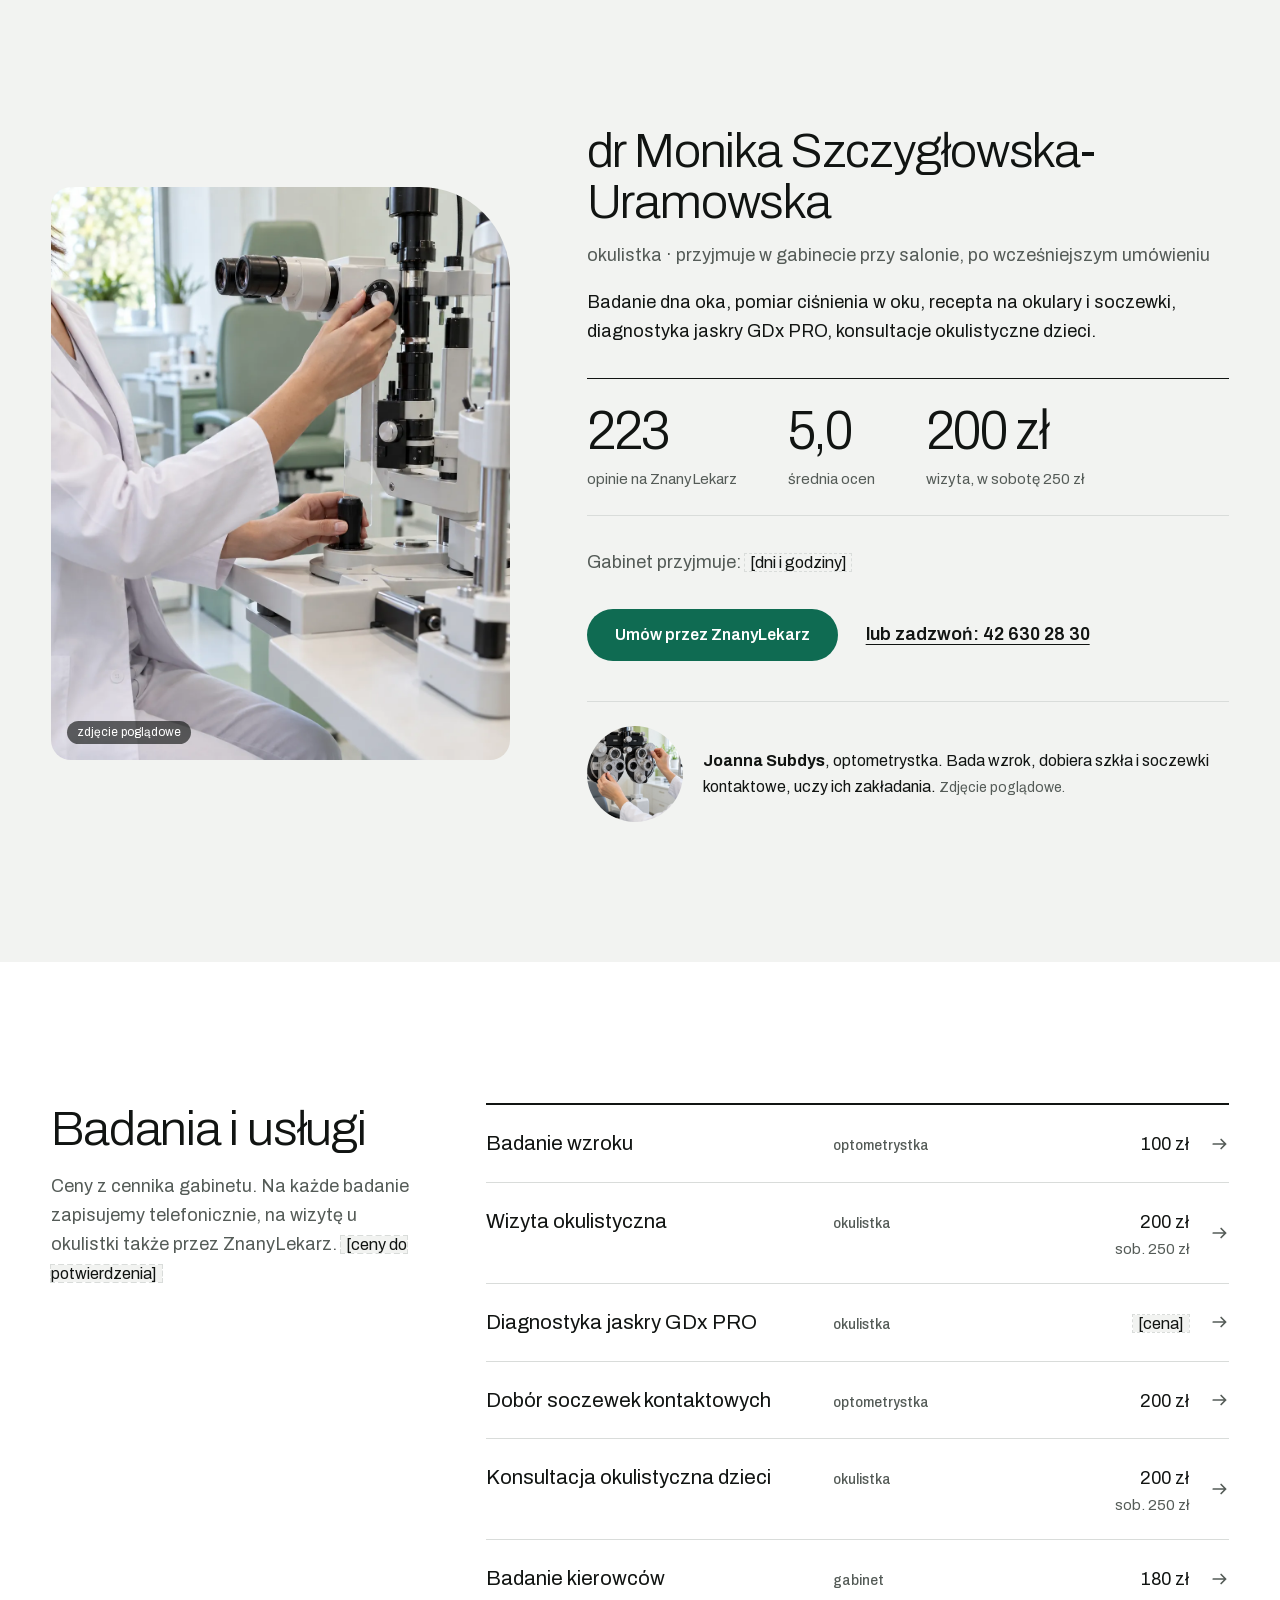
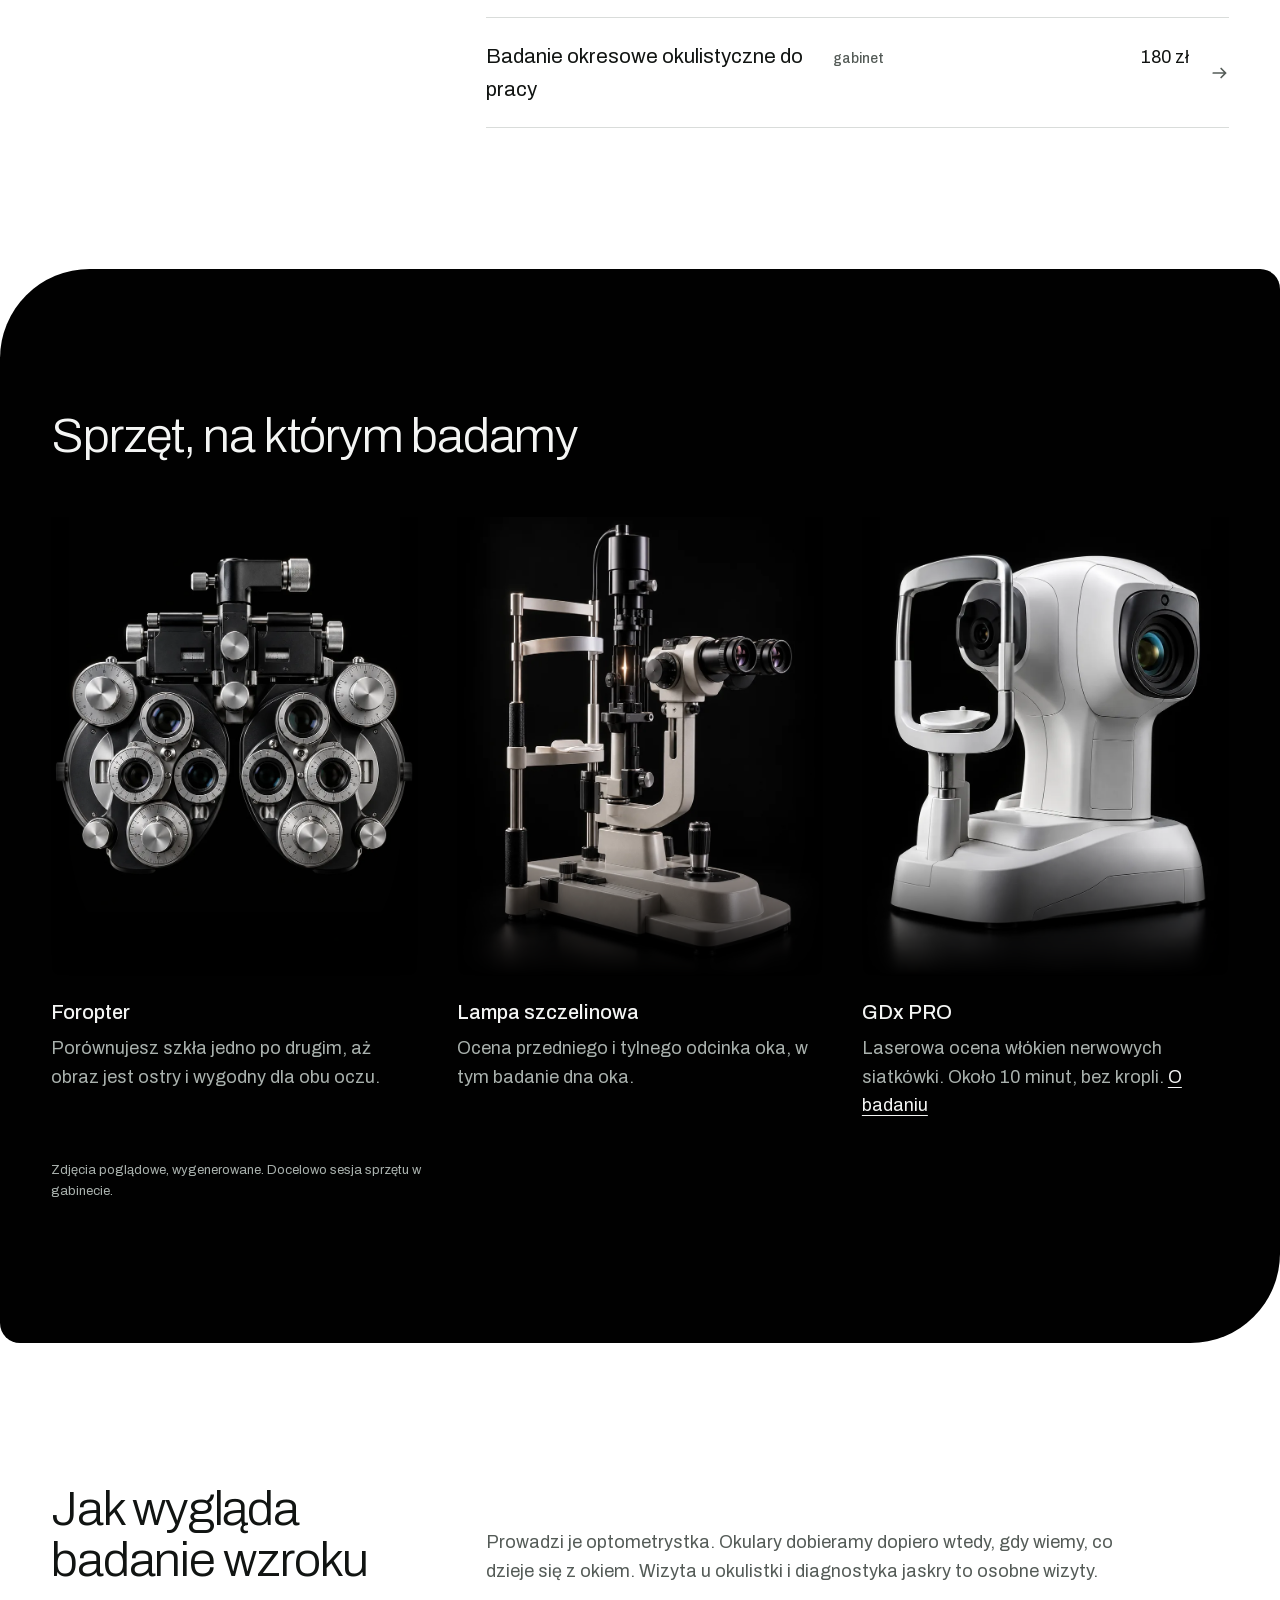
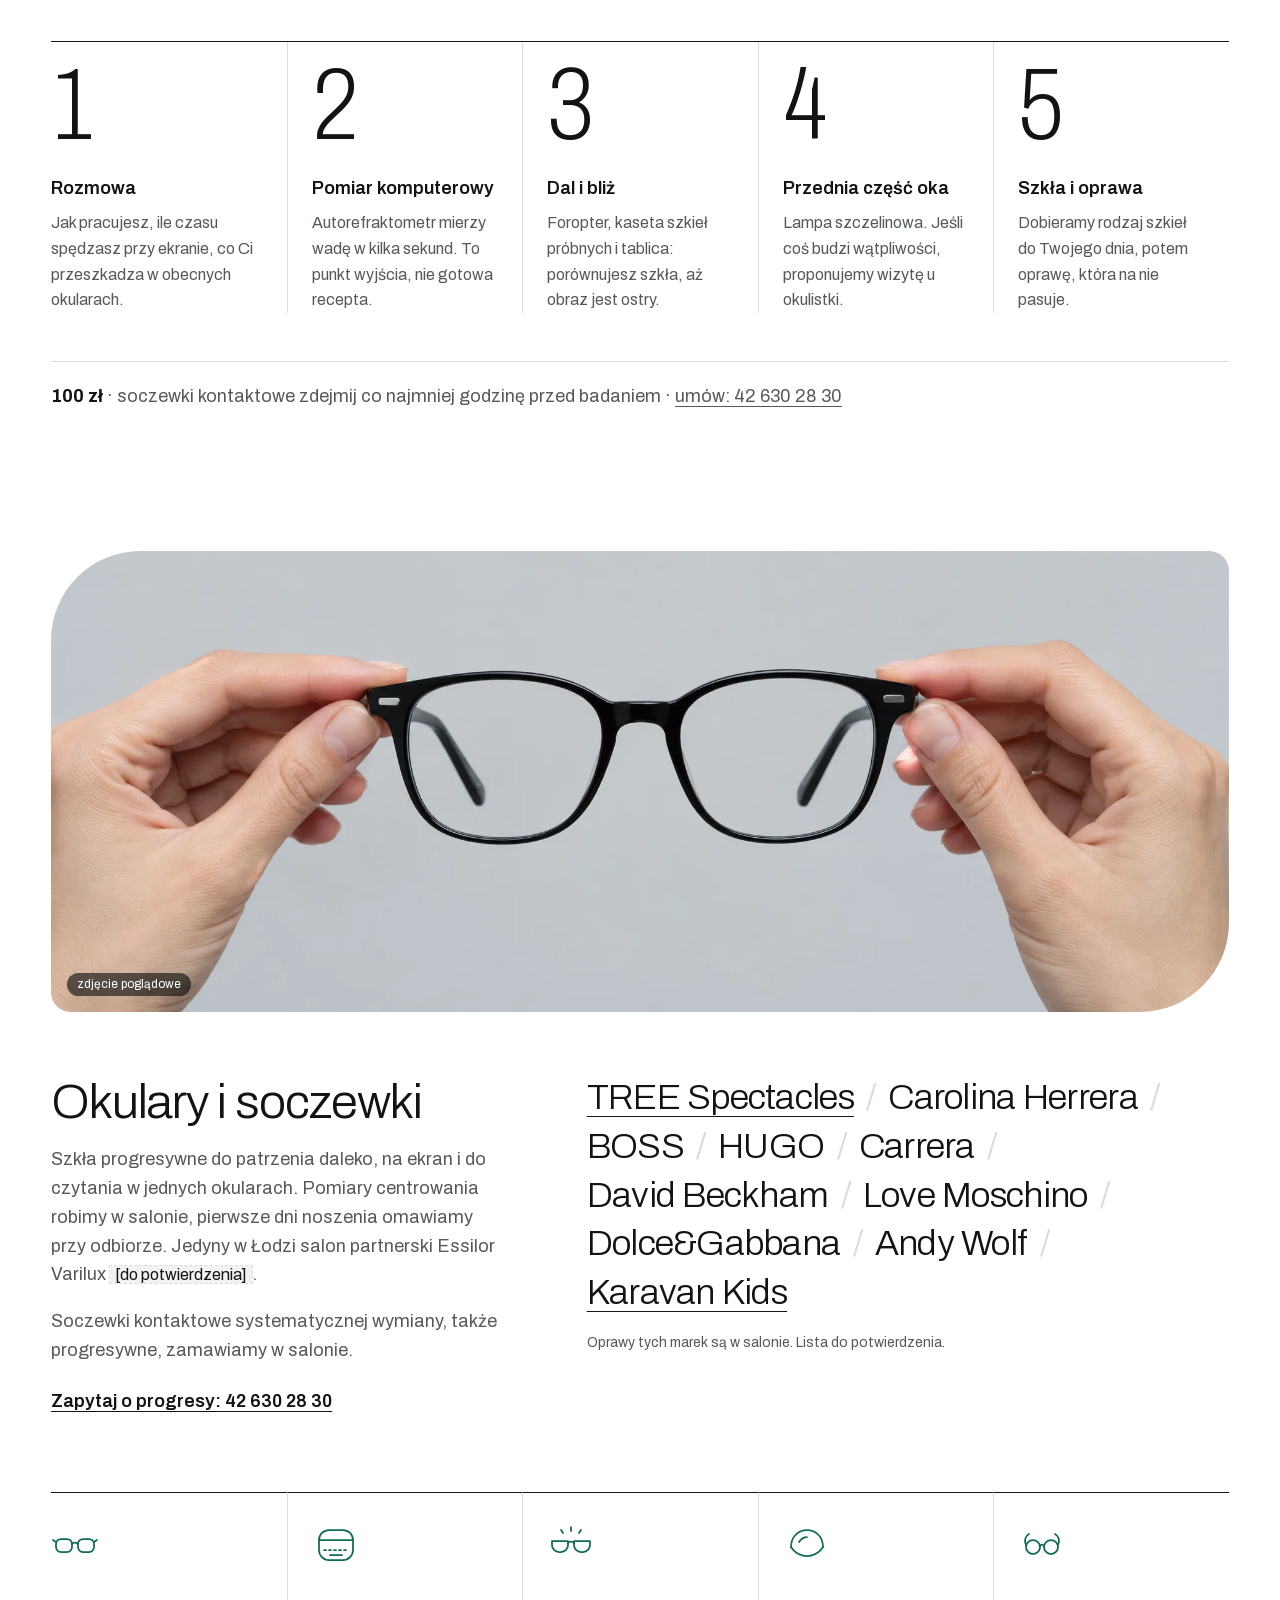
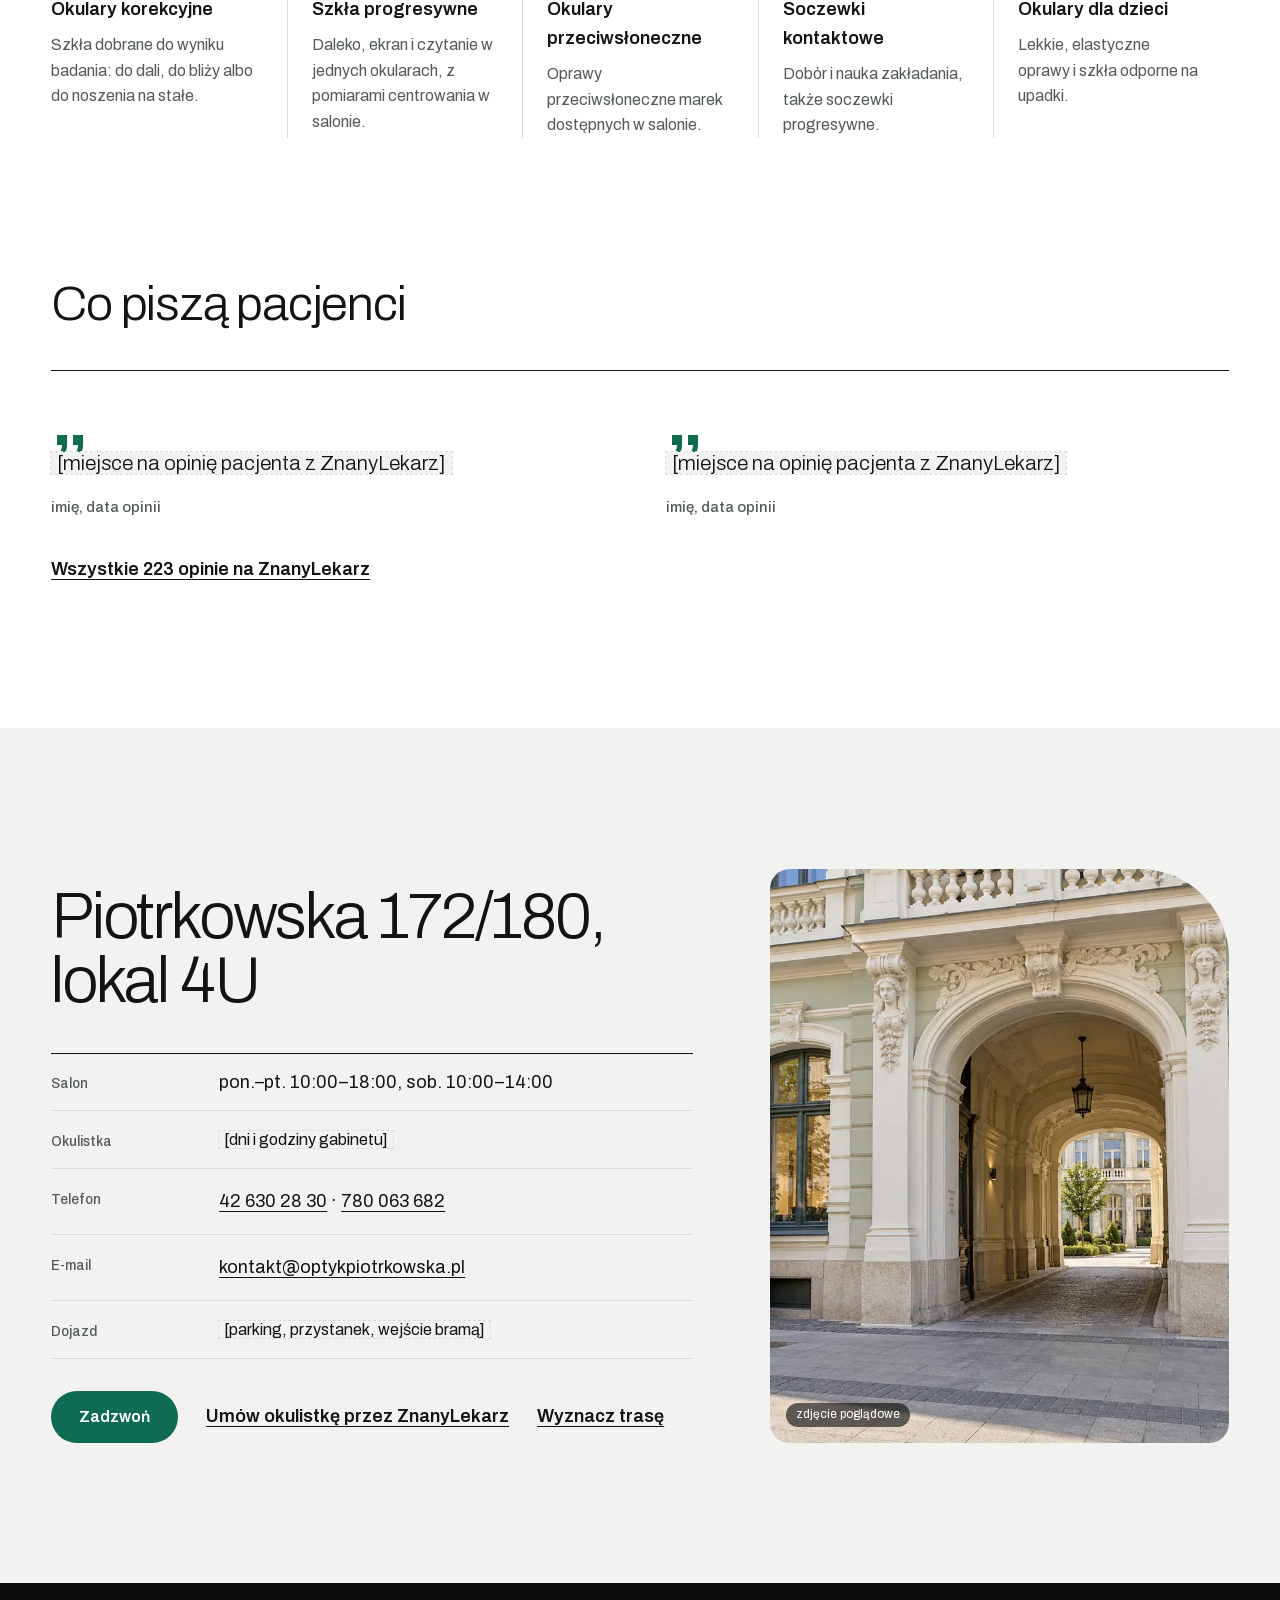
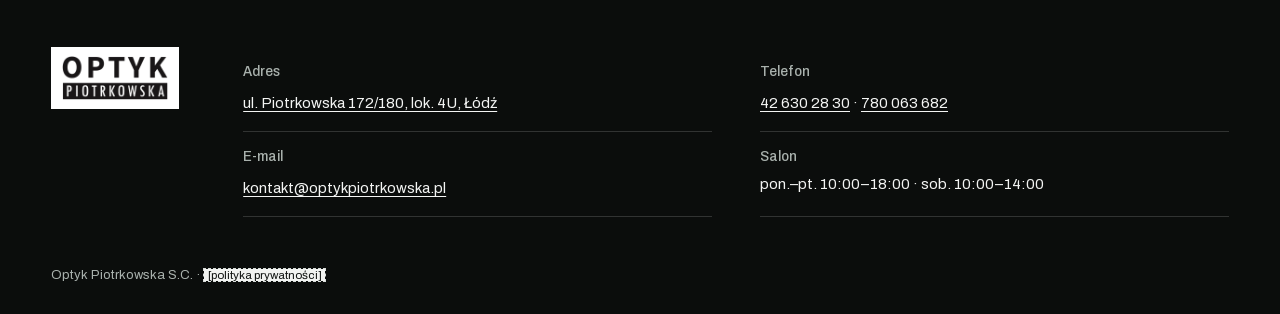
==== commit d94acd1f: "Update mockup version B" ====
--- a/index.html
+++ b/index.html
@@ -8,7 +8,7 @@
 <meta name="description" content="Gabinet okulistyczny i salon optyczny przy ul. Piotrkowskiej 172/180 w Łodzi. Badanie wzroku, diagnostyka jaskry GDx PRO, soczewki kontaktowe, szkła progresywne i oprawy premium.">
 <meta name="theme-color" content="#ffffff">
 <link rel="preload" href="fonts/archivo.woff2" as="font" type="font/woff2" crossorigin>
-<link rel="stylesheet" href="style.css?v=88b8f822">
+<link rel="stylesheet" href="style.css?v=fae1909e">
 </head>
 <body>
 <a class="skip" href="#tresc">Przejdź do treści</a>
--- a/style.css
+++ b/style.css
@@ -455,3 +455,6 @@
   .tile:hover img { transform: none; }
 }
 
+
+/* Standalone links are at least 24px tall to tap (WCAG 2.5.8) */
+.link, .facts dd a, .foot__facts dd a { display: inline-block; padding-block: 4px; }
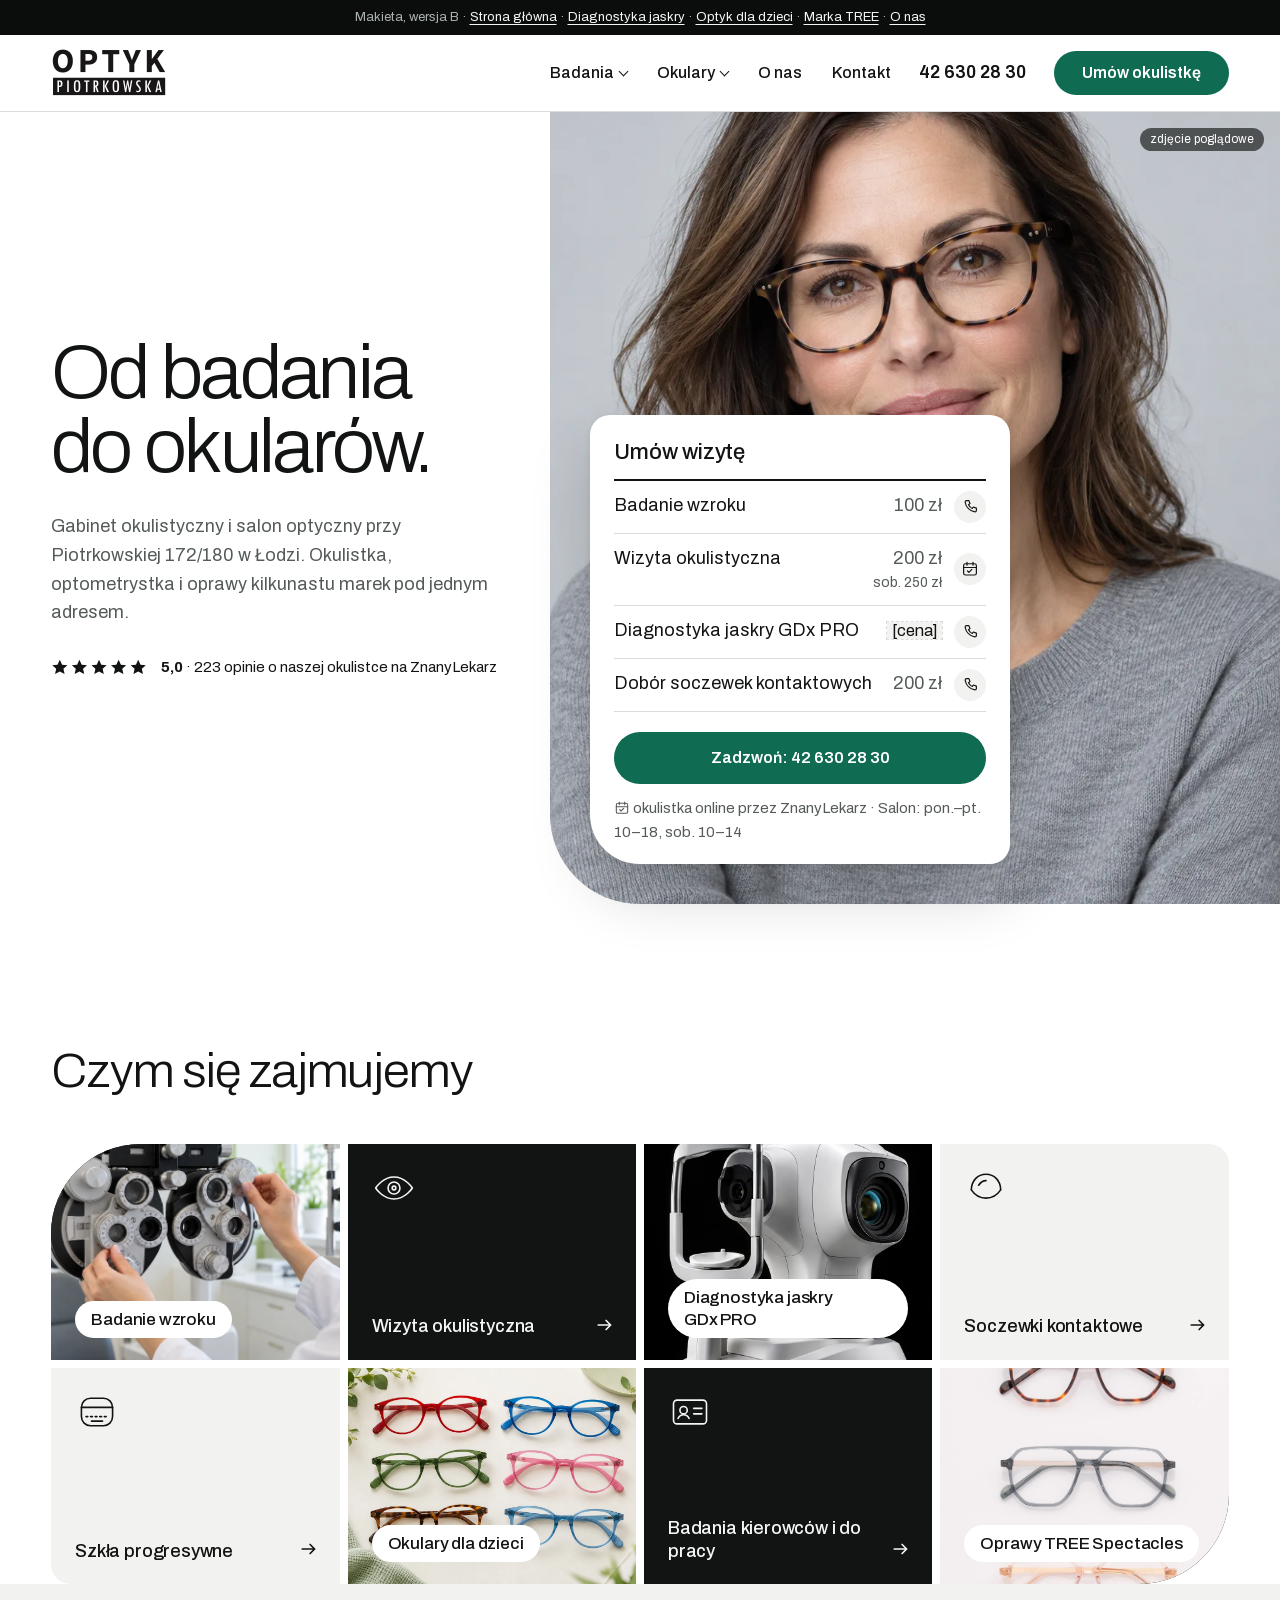
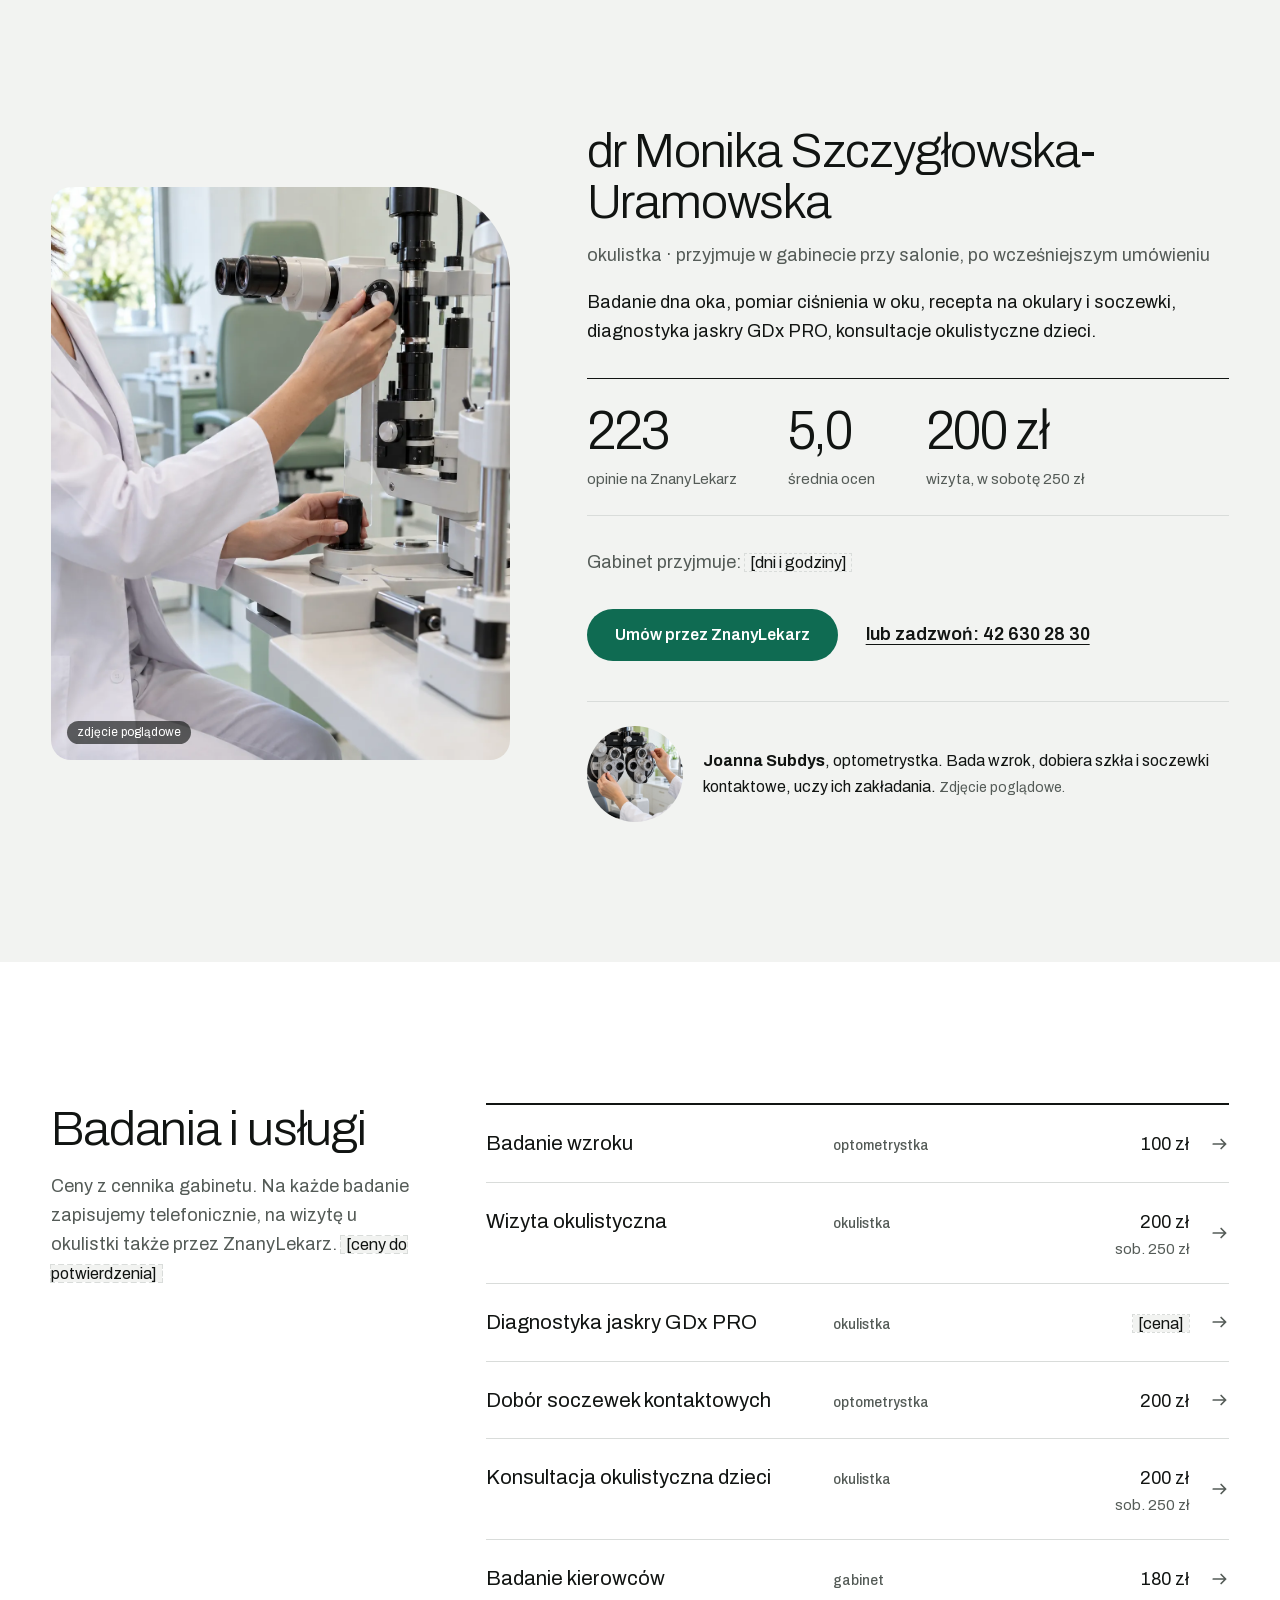
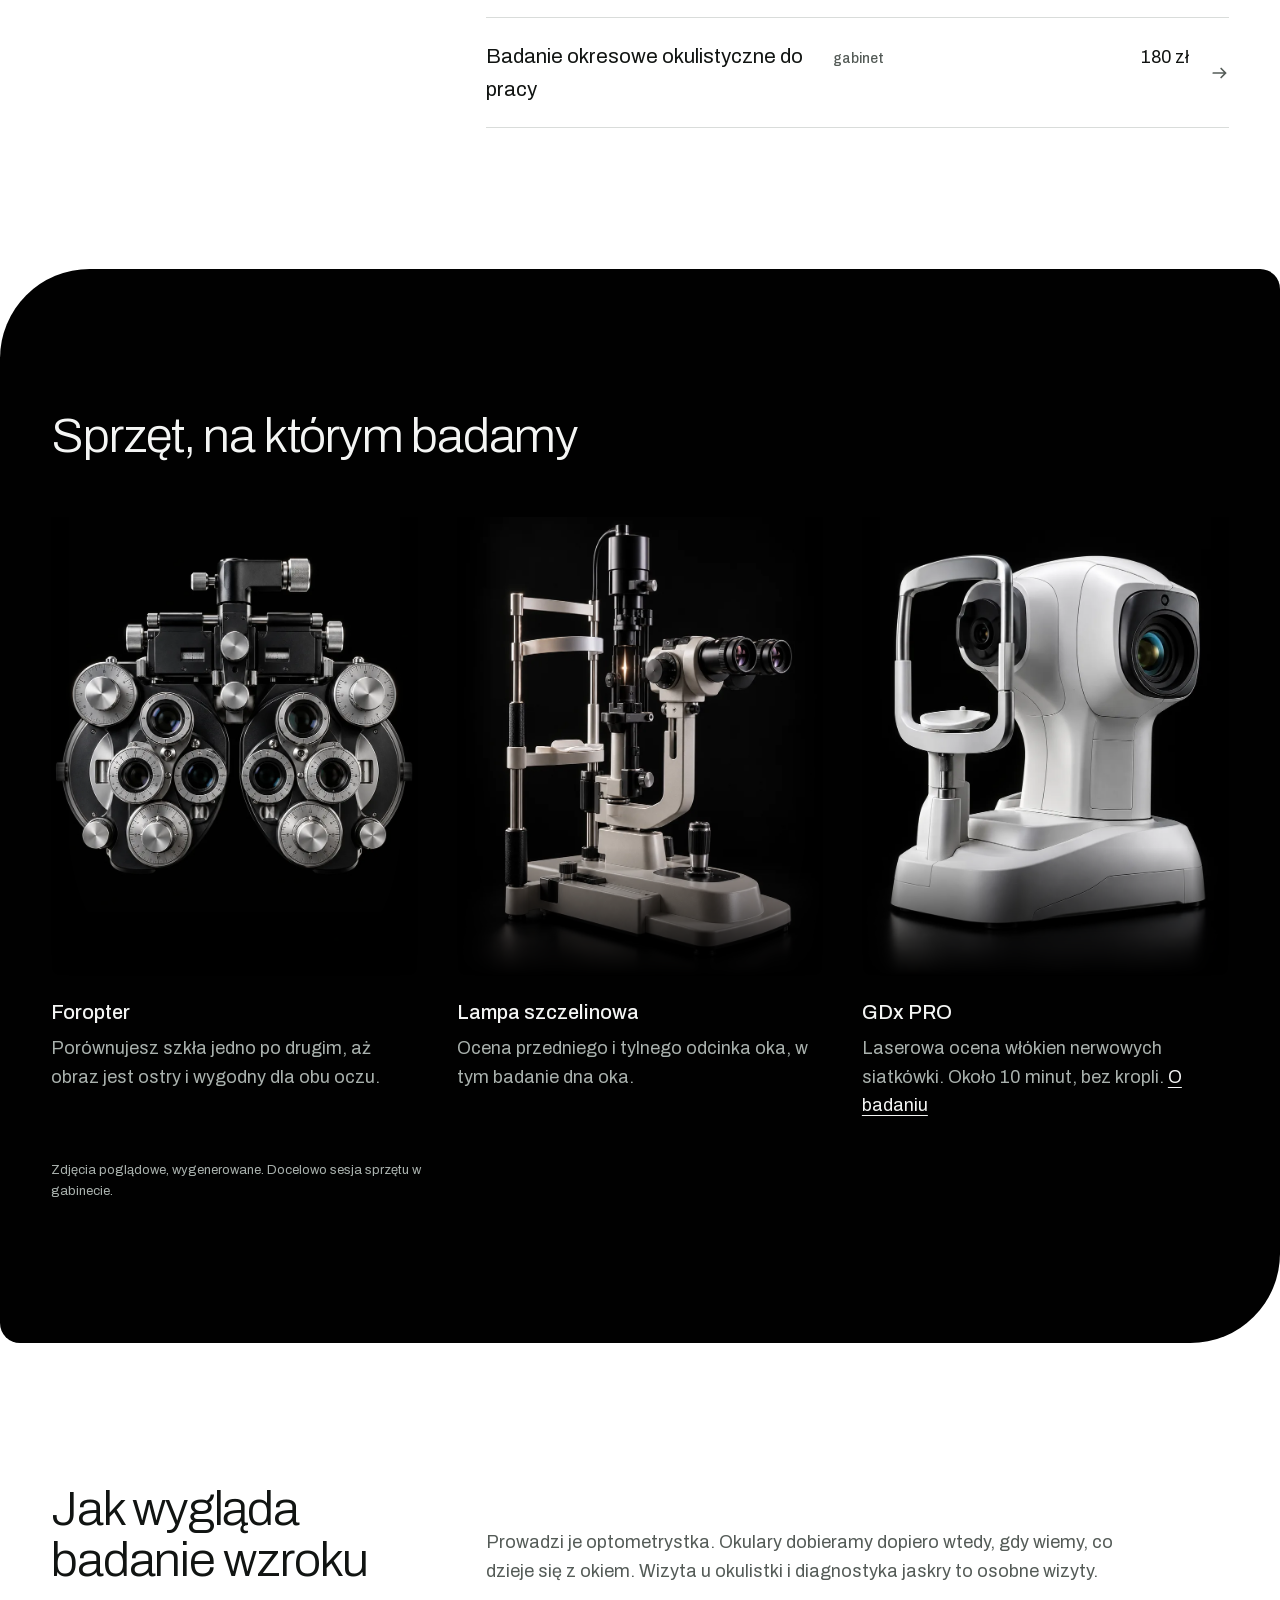
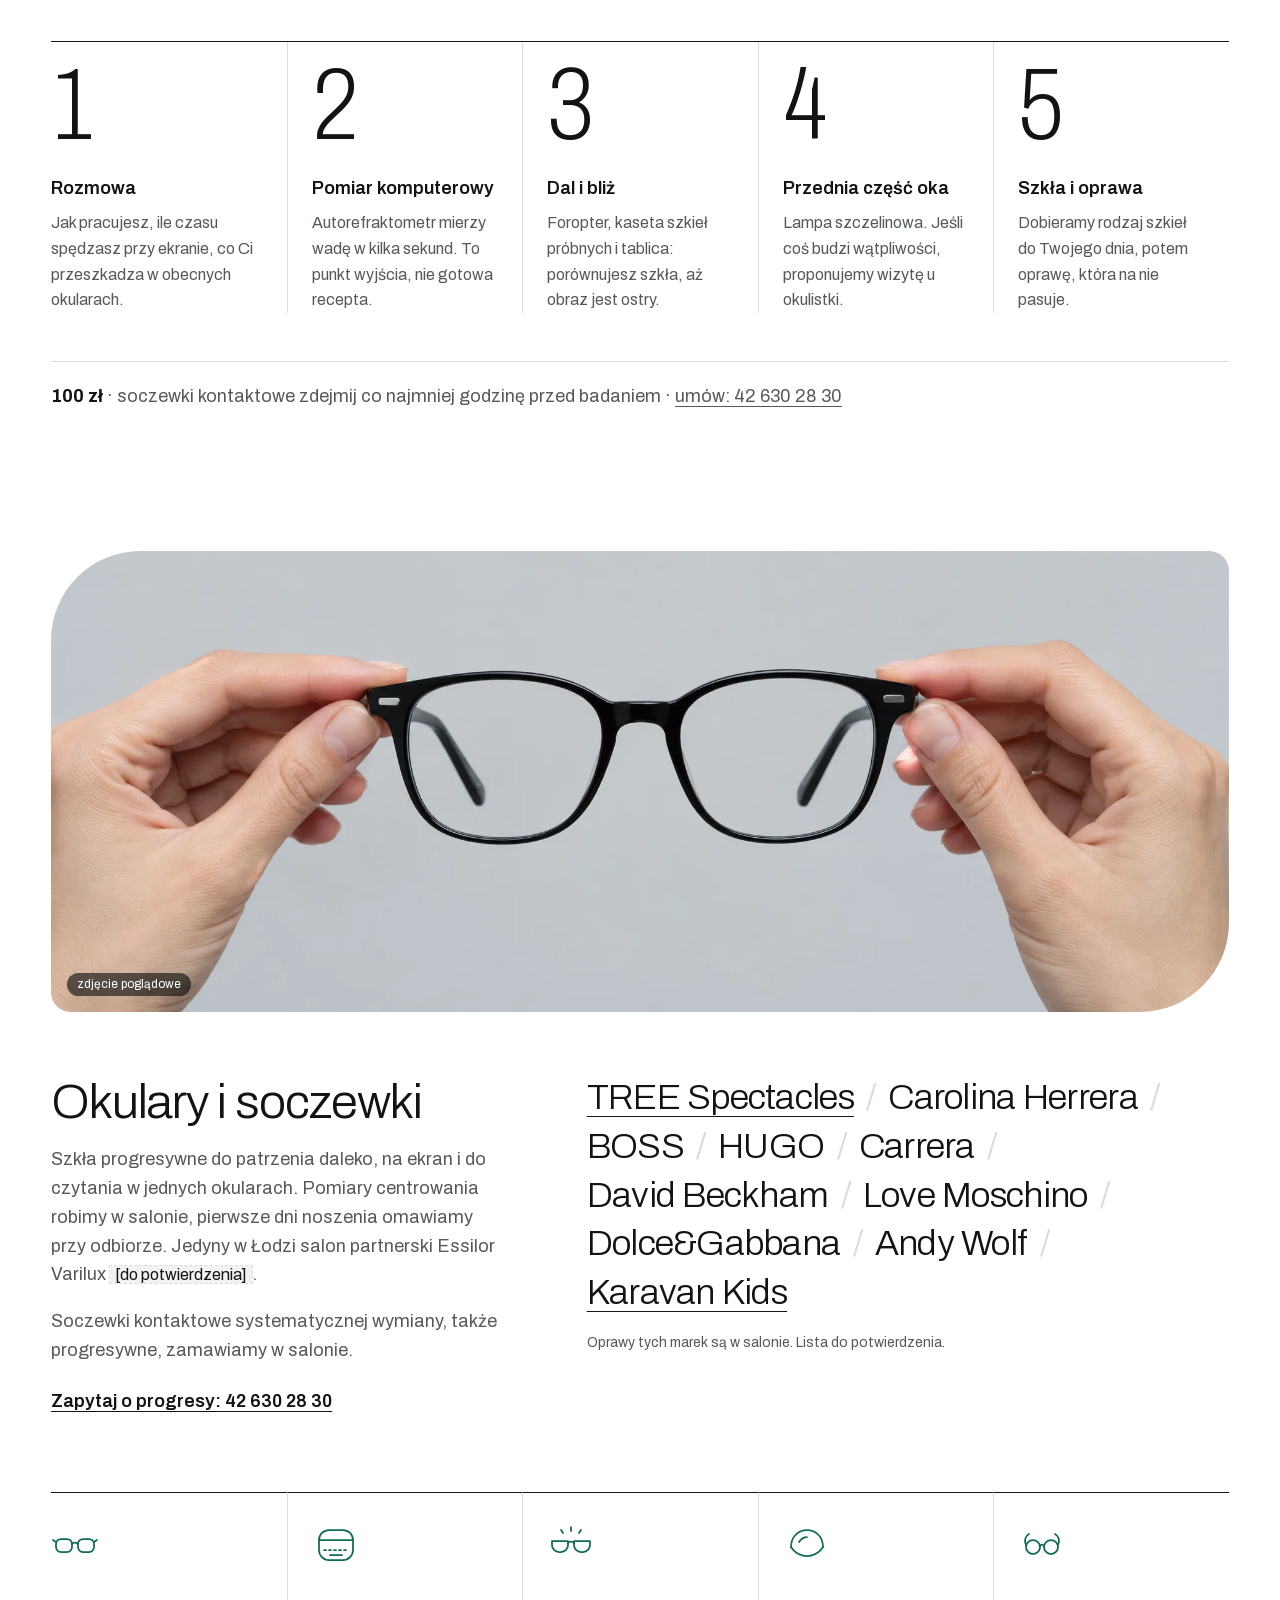
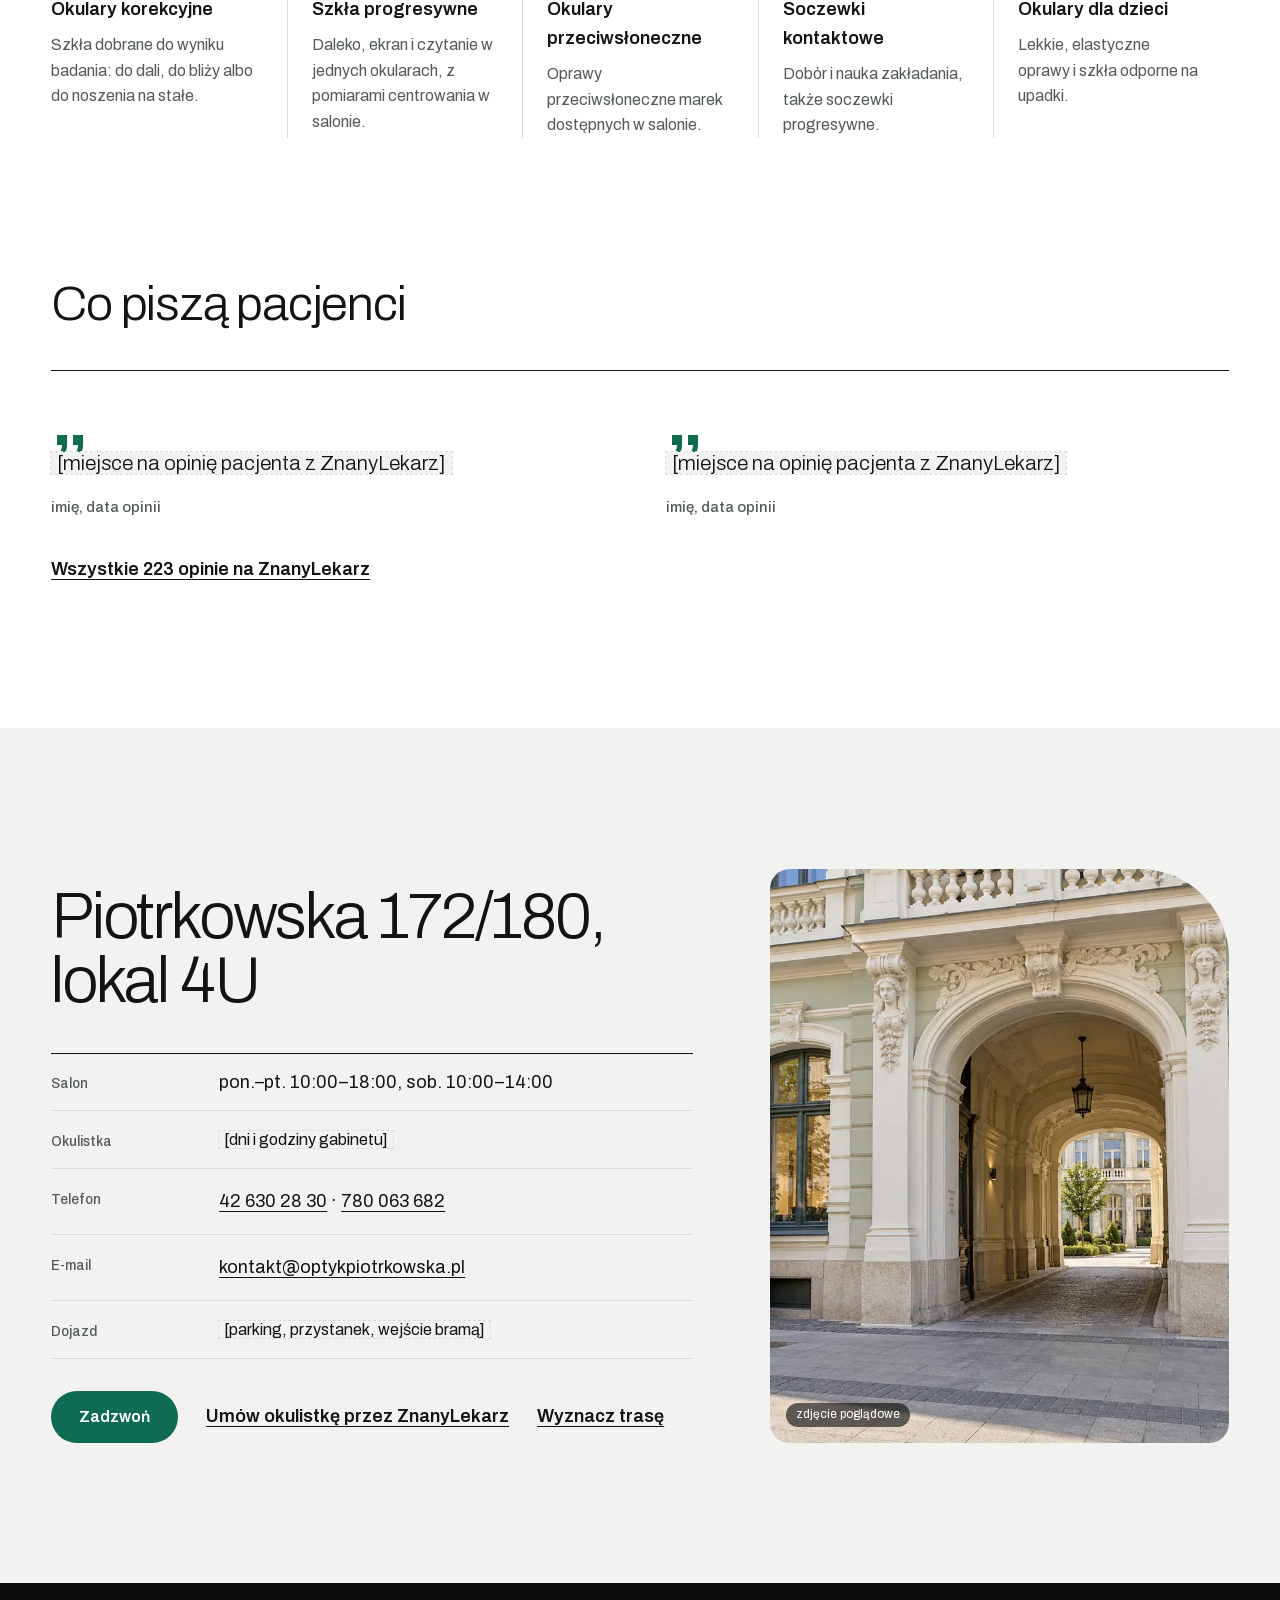
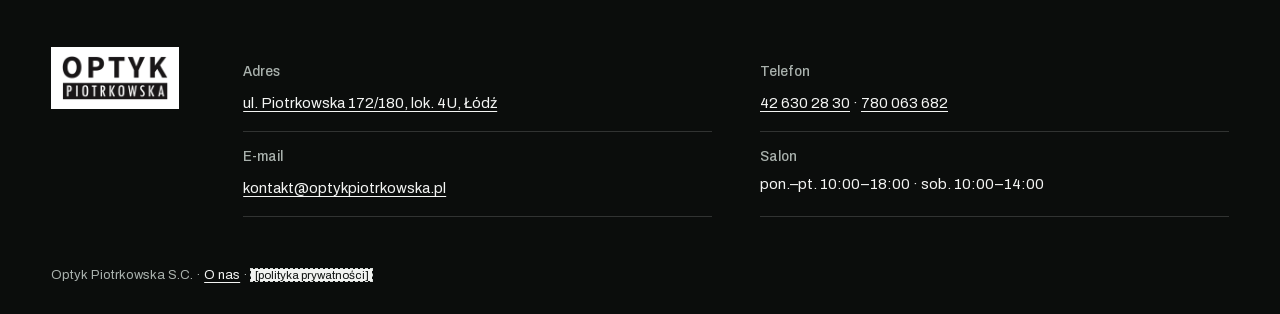
==== commit 3b789250: "Update mockup version B" ====
--- a/index.html
+++ b/index.html
@@ -8,13 +8,13 @@
 <meta name="description" content="Gabinet okulistyczny i salon optyczny przy ul. Piotrkowskiej 172/180 w Łodzi. Badanie wzroku, diagnostyka jaskry GDx PRO, soczewki kontaktowe, szkła progresywne i oprawy premium.">
 <meta name="theme-color" content="#ffffff">
 <link rel="preload" href="fonts/archivo.woff2" as="font" type="font/woff2" crossorigin>
-<link rel="stylesheet" href="style.css?v=fae1909e">
+<link rel="stylesheet" href="style.css?v=237986e4">
 </head>
 <body>
 <a class="skip" href="#tresc">Przejdź do treści</a>
 
 <!-- Mockup guide: lets the client move between the sample pages -->
-<p class="guide">Makieta, wersja B · <a href="index.html">Strona główna</a> · <a href="podstrona-jaskra.html">Diagnostyka jaskry</a> · <a href="podstrona-dzieci.html">Optyk dla dzieci</a> · <a href="marka-tree.html">Marka TREE</a></p>
+<p class="guide">Makieta, wersja B · <a href="index.html">Strona główna</a> · <a href="podstrona-jaskra.html">Diagnostyka jaskry</a> · <a href="podstrona-dzieci.html">Optyk dla dzieci</a> · <a href="marka-tree.html">Marka TREE</a> · <a href="o-nas.html">O nas</a></p>
 
 <header class="top">
   <div class="top__inner">
@@ -58,7 +58,7 @@
             </div>
           </div>
         </li>
-        <li><a class="nav__link" href="#okulistka">Zespół</a></li>
+        <li><a class="nav__link" href="o-nas.html">O nas</a></li>
         <li><a class="nav__link" href="#kontakt">Kontakt</a></li>
       </ul>
     </nav>
@@ -86,7 +86,7 @@
       <li><a href="podstrona-dzieci.html">Okulary dla dzieci</a></li>
     </ul>
     <ul class="menu-mobile__plain">
-      <li><a href="#okulistka">Zespół</a></li>
+      <li><a href="o-nas.html">O nas</a></li>
       <li><a href="#kontakt">Kontakt</a></li>
     </ul>
     <p class="menu-mobile__cta"><a class="btn btn--book" href="tel:+48426302830">Zadzwoń: 42 630 28 30</a> <a class="link" href="https://www.znanylekarz.pl/profil/monika-szczyglowska-uramowska" rel="noopener">ZnanyLekarz</a></p>
@@ -316,7 +316,7 @@
       <div><dt>Salon</dt><dd>pon.–pt. 10:00–18:00 · sob. 10:00–14:00</dd></div>
     </dl>
   </div>
-  <p class="wrap foot__legal">Optyk Piotrkowska S.C. · <span class="tbd">[polityka prywatności]</span></p>
+  <p class="wrap foot__legal">Optyk Piotrkowska S.C. · <a href="o-nas.html">O nas</a> · <span class="tbd">[polityka prywatności]</span></p>
 </footer>
 
 <!-- Floating phone (Ortorad's solution): one tap from anywhere -->
--- a/style.css
+++ b/style.css
@@ -287,6 +287,23 @@
 .closing__inner .btn { grid-column: 2; grid-row: 1 / span 2; }
 .related { padding-top: var(--section); padding-bottom: var(--section); }
 
+/* About page: text-only page head, team in columns, closing band with two actions */
+.sub--text { grid-template-columns: 1fr; padding-bottom: 56px; }
+.sub--text .sub__lede { margin-bottom: 0; }
+.team { padding-bottom: var(--section); }
+.team__list { display: grid; grid-template-columns: repeat(3, 1fr); gap: 64px clamp(24px, 3vw, 48px); margin: 0; padding: 0; list-style: none; }
+.person__media { position: relative; margin: 0 0 24px; }
+.person__media img { width: 100%; aspect-ratio: 4 / 5; object-fit: cover; border-radius: var(--shape); }
+.person__name { margin: 0; font-size: 1.375rem; font-weight: 500; line-height: 1.3; letter-spacing: -.01em; }
+.person__role { margin: 6px 0 0; font-stretch: 87.5%; font-size: .9375rem; font-weight: 500; color: var(--ink-2); }
+.person__scope { margin: 20px 0 0; padding-top: 14px; border-top: 1px solid var(--ink); font-size: 1rem; }
+.person__bio { margin: 12px 0 0; font-size: 1rem; color: var(--ink-2); }
+.person .link { margin-top: 12px; }
+.team__actions { margin-top: 64px; padding-top: 32px; border-top: 1px solid var(--rule); }
+.closing__actions { display: flex; flex-wrap: wrap; align-items: center; gap: 16px 28px; grid-column: 2; grid-row: 1 / span 2; }
+.closing .link:hover { color: var(--on-black-2); }
+.closing--last { margin-bottom: var(--section); }
+
 /* Neighbouring sections that both pad: keep one gap, not two */
 .split + .stages, .split + .sizes, .split--media + .sizes { padding-top: 0; }
 
@@ -366,6 +383,7 @@
   .tiles { grid-template-columns: repeat(2, minmax(0, 1fr)); }
   .types { grid-template-columns: repeat(3, minmax(0, 1fr)); row-gap: 32px; }
   .types li:nth-child(4) { padding-left: 0; border-left: 0; }
+  .team__list { grid-template-columns: repeat(2, 1fr); }
 }
 @media (min-width: 1101px) { .menu-mobile { display: none; } }
 /* Short desktop screens: a compact card and a higher crop keep the eyes clear */
@@ -420,6 +438,18 @@
   .closing__inner .btn { grid-column: 1; grid-row: auto; justify-self: start; margin-top: 16px; }
   .foot__grid, .foot__facts { grid-template-columns: 1fr; gap: 24px; }
   .sub { padding-top: 24px; }
+  .closing__actions { grid-column: 1; grid-row: auto; margin-top: 16px; }
+
+  /* Team: one person per row, photo beside name and role, the rest below */
+  .team__list { grid-template-columns: 1fr; gap: 48px; }
+  .person { display: grid; grid-template-columns: 136px minmax(0, 1fr); column-gap: 20px; align-content: start; }
+  .person__media { grid-row: 1 / span 2; align-self: start; margin: 0; }
+  .person__media .badge { left: 6px; bottom: 6px; padding: 1px 8px; font-size: .6875rem; }
+  .person__name { align-self: end; font-size: 1.25rem; }
+  .person__role { align-self: start; }
+  .person__scope, .person__bio, .person .link { grid-column: 1 / -1; }
+  .person .link { justify-self: start; }
+  .team__actions { margin-top: 48px; }
 
   /* Hero photo meets the copy above it, so the large corner moves to the top */
   .hero__media { border-radius: var(--radius-lg) 0 0 0; }
